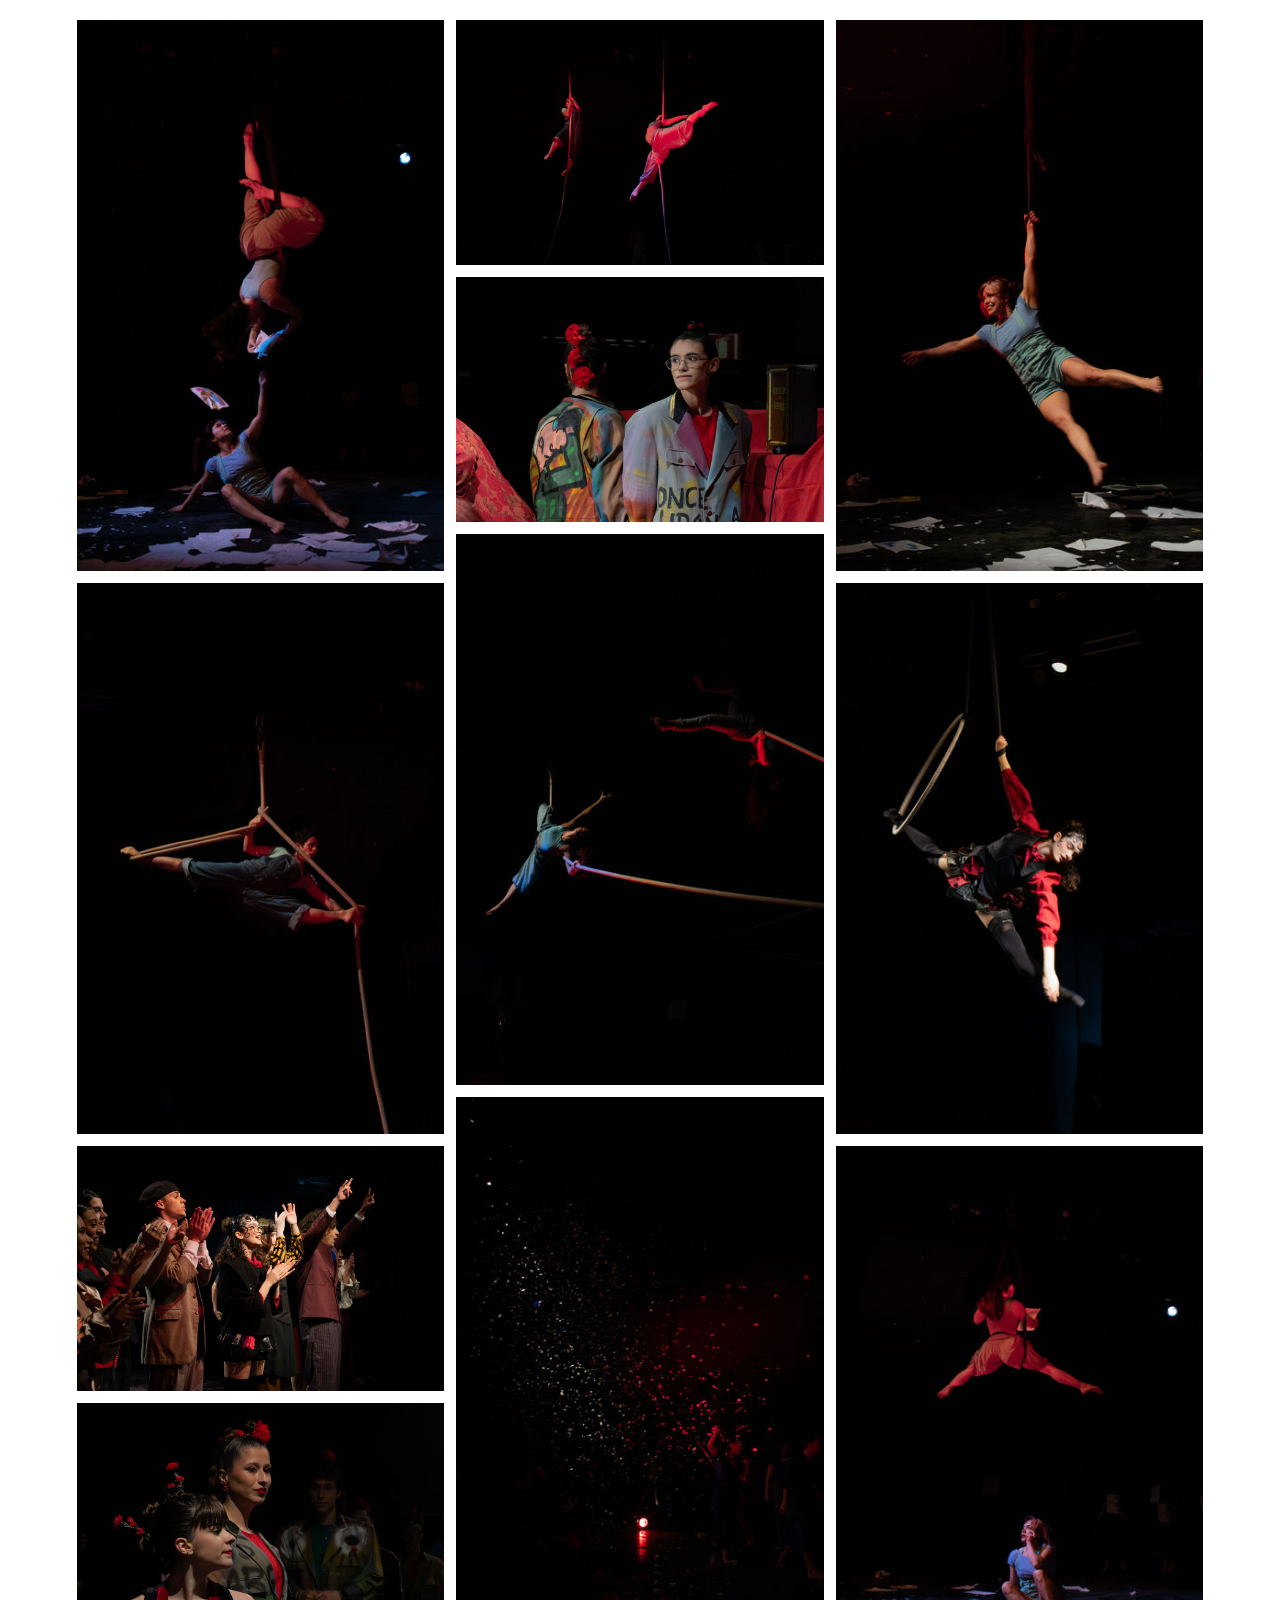
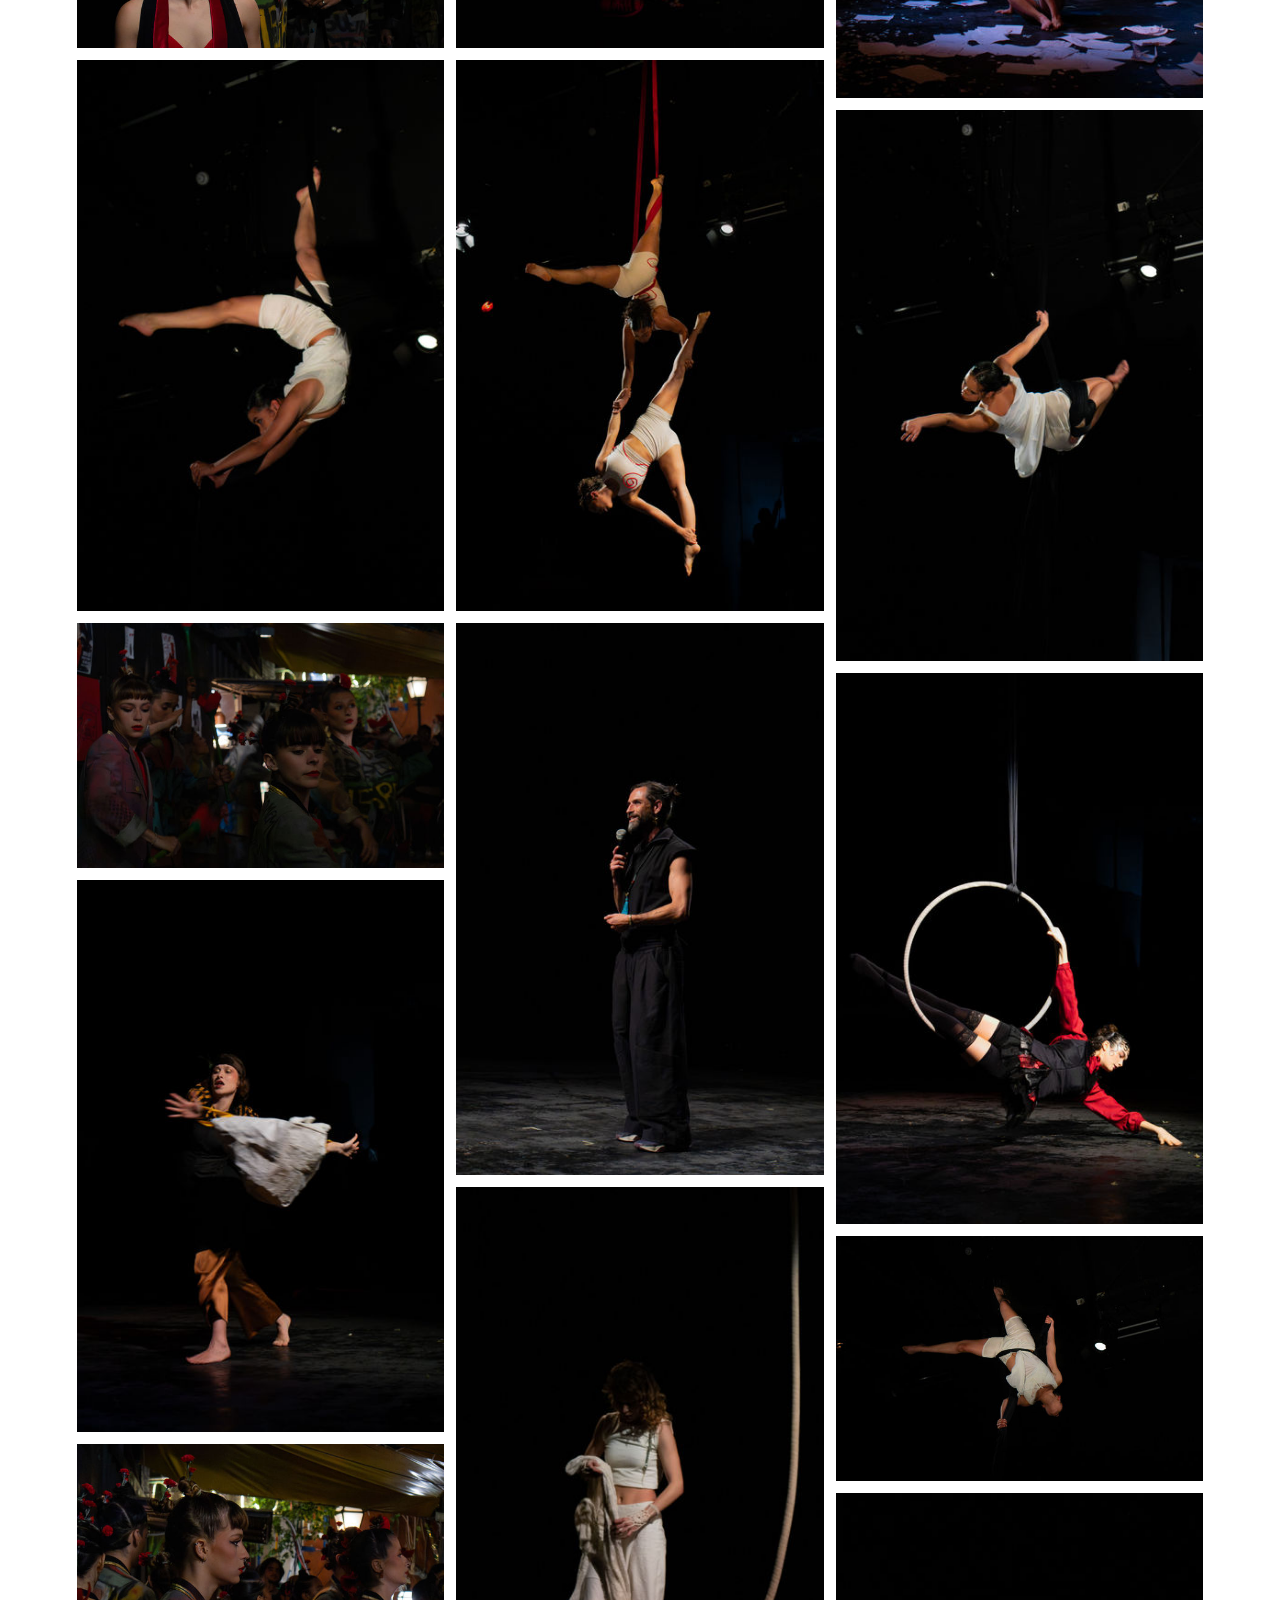
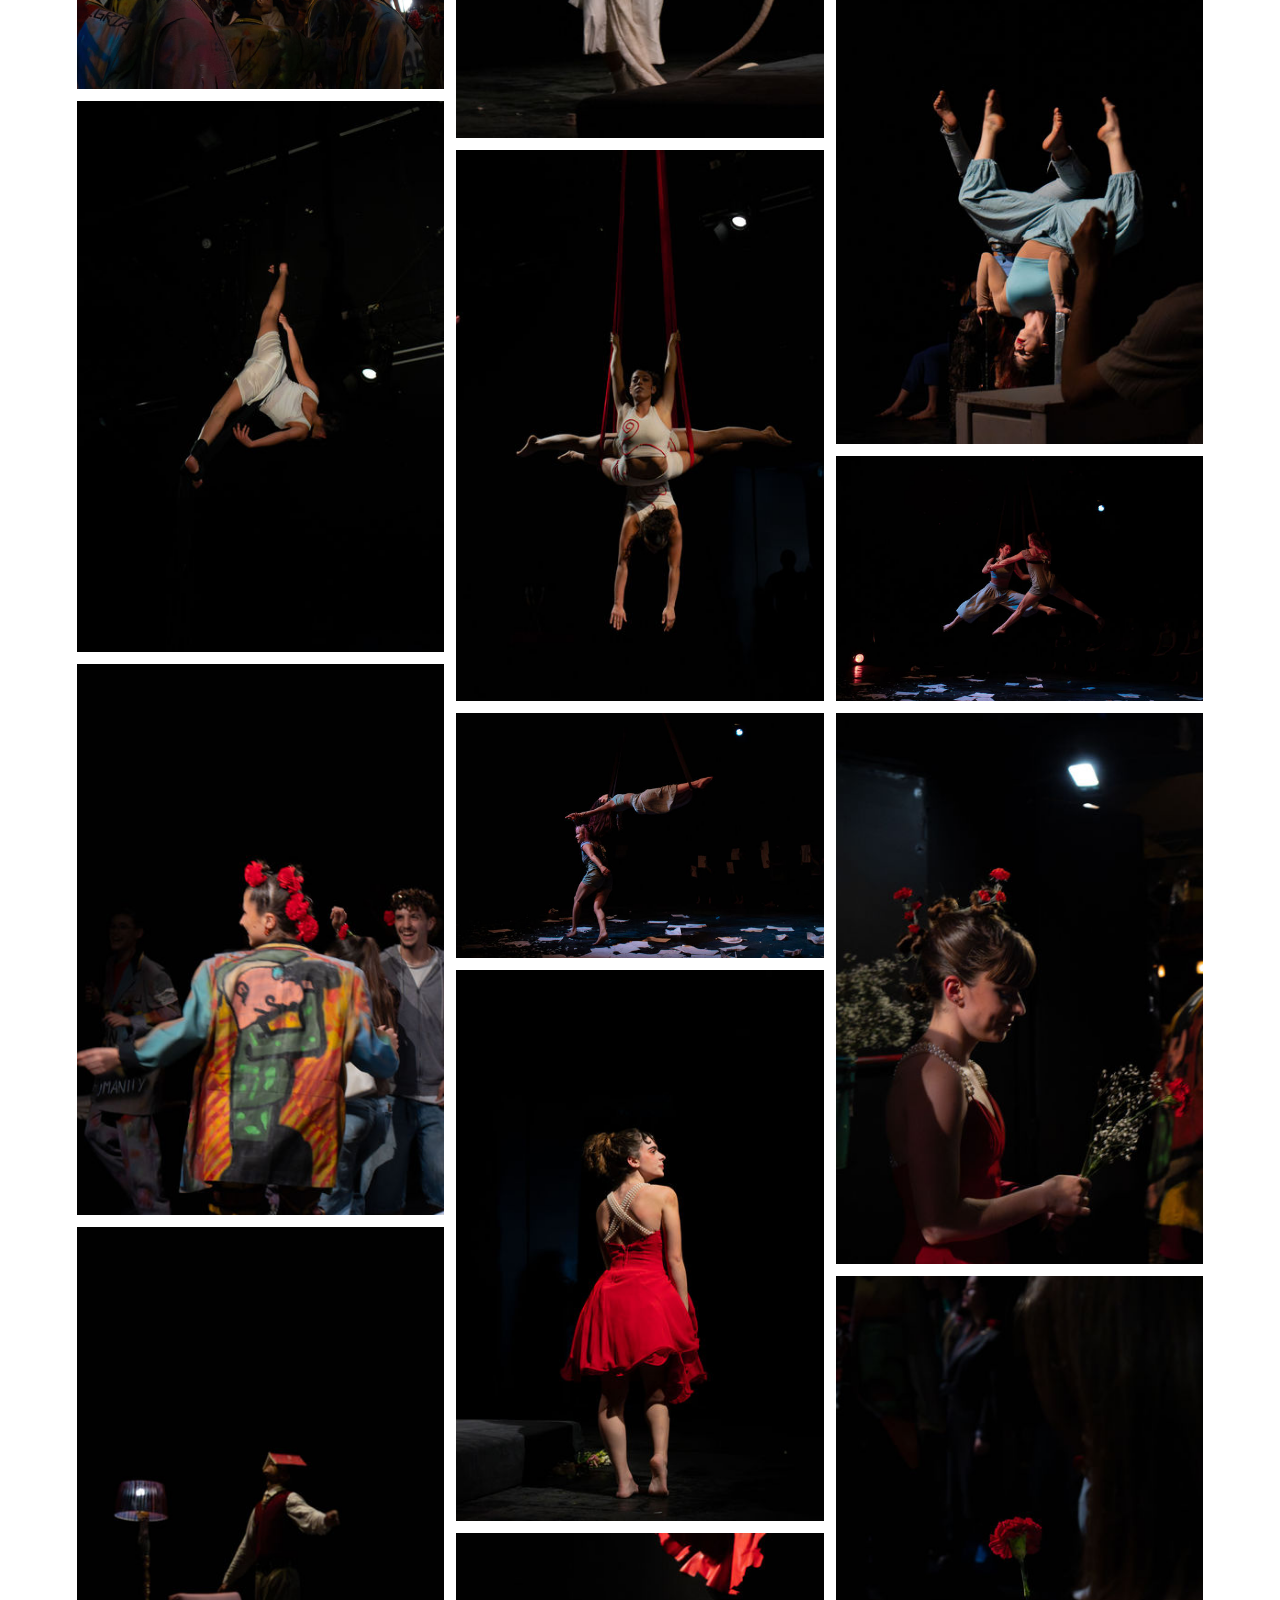
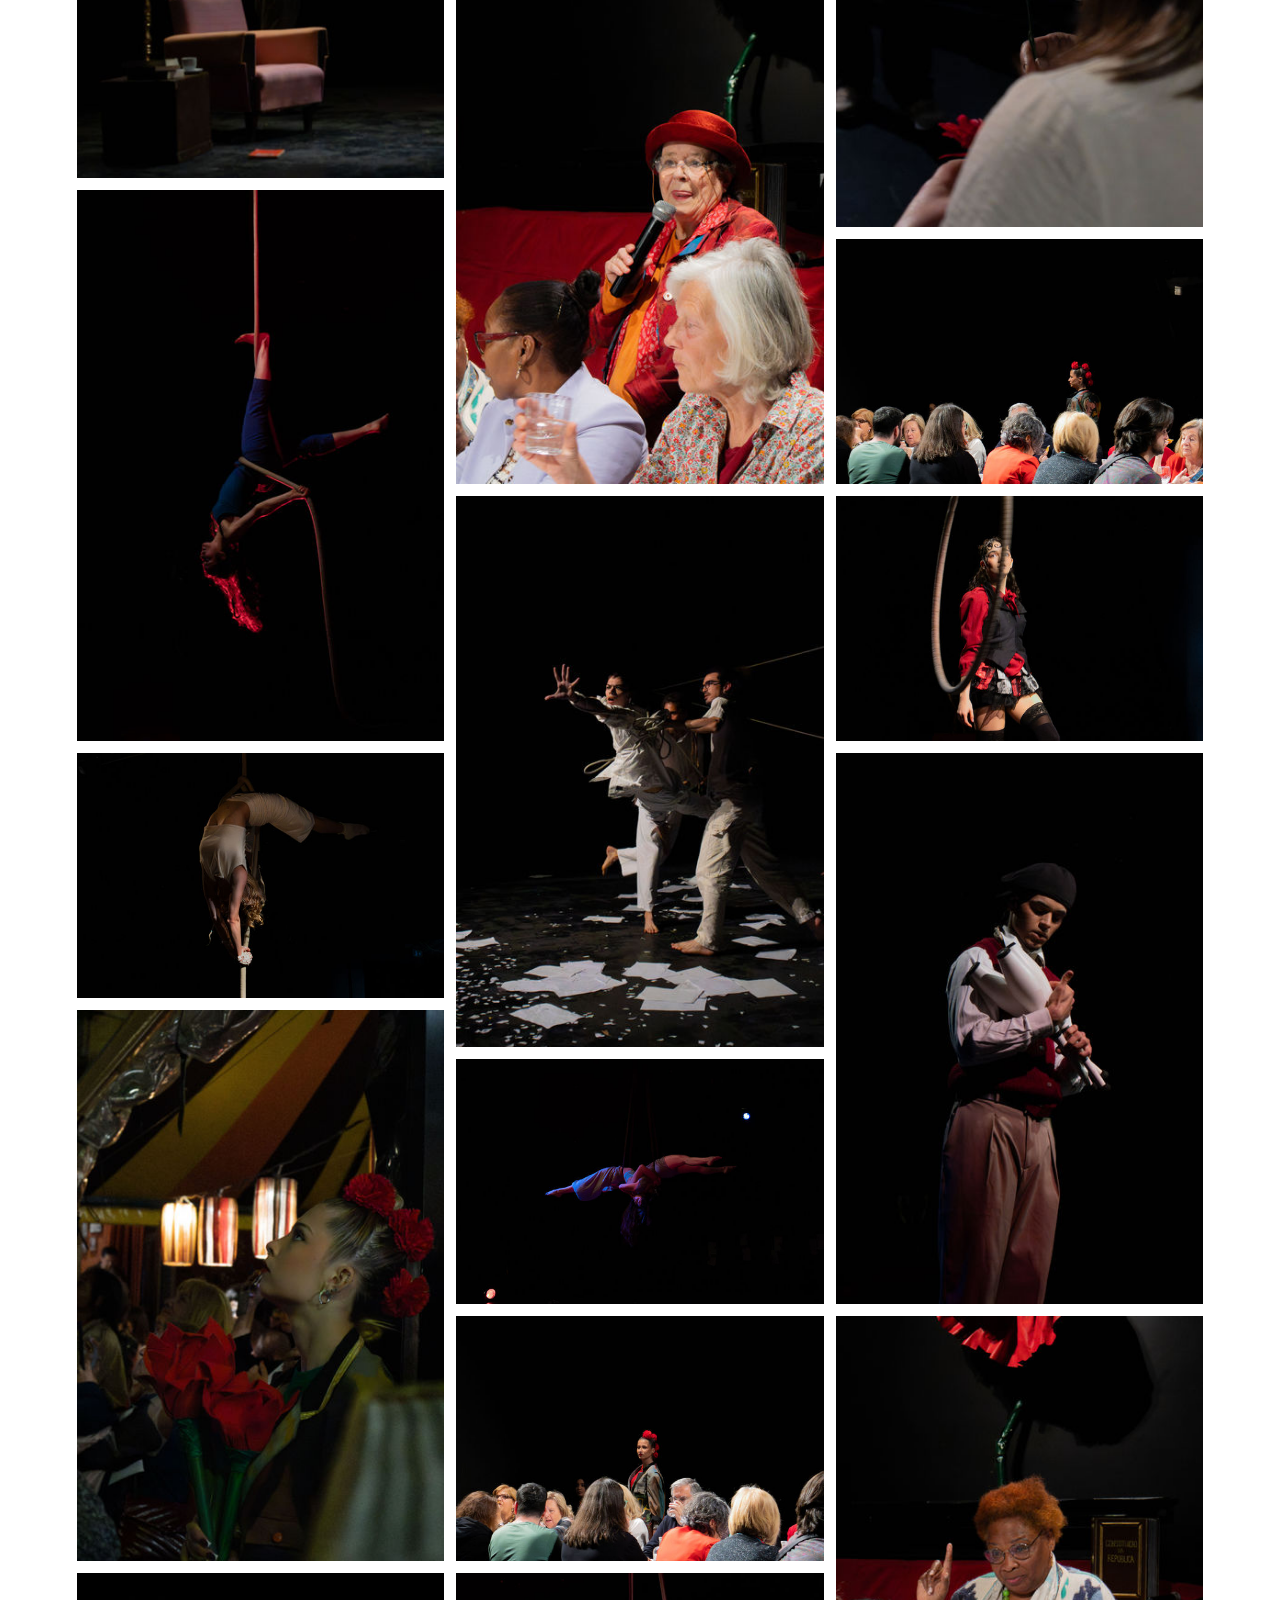
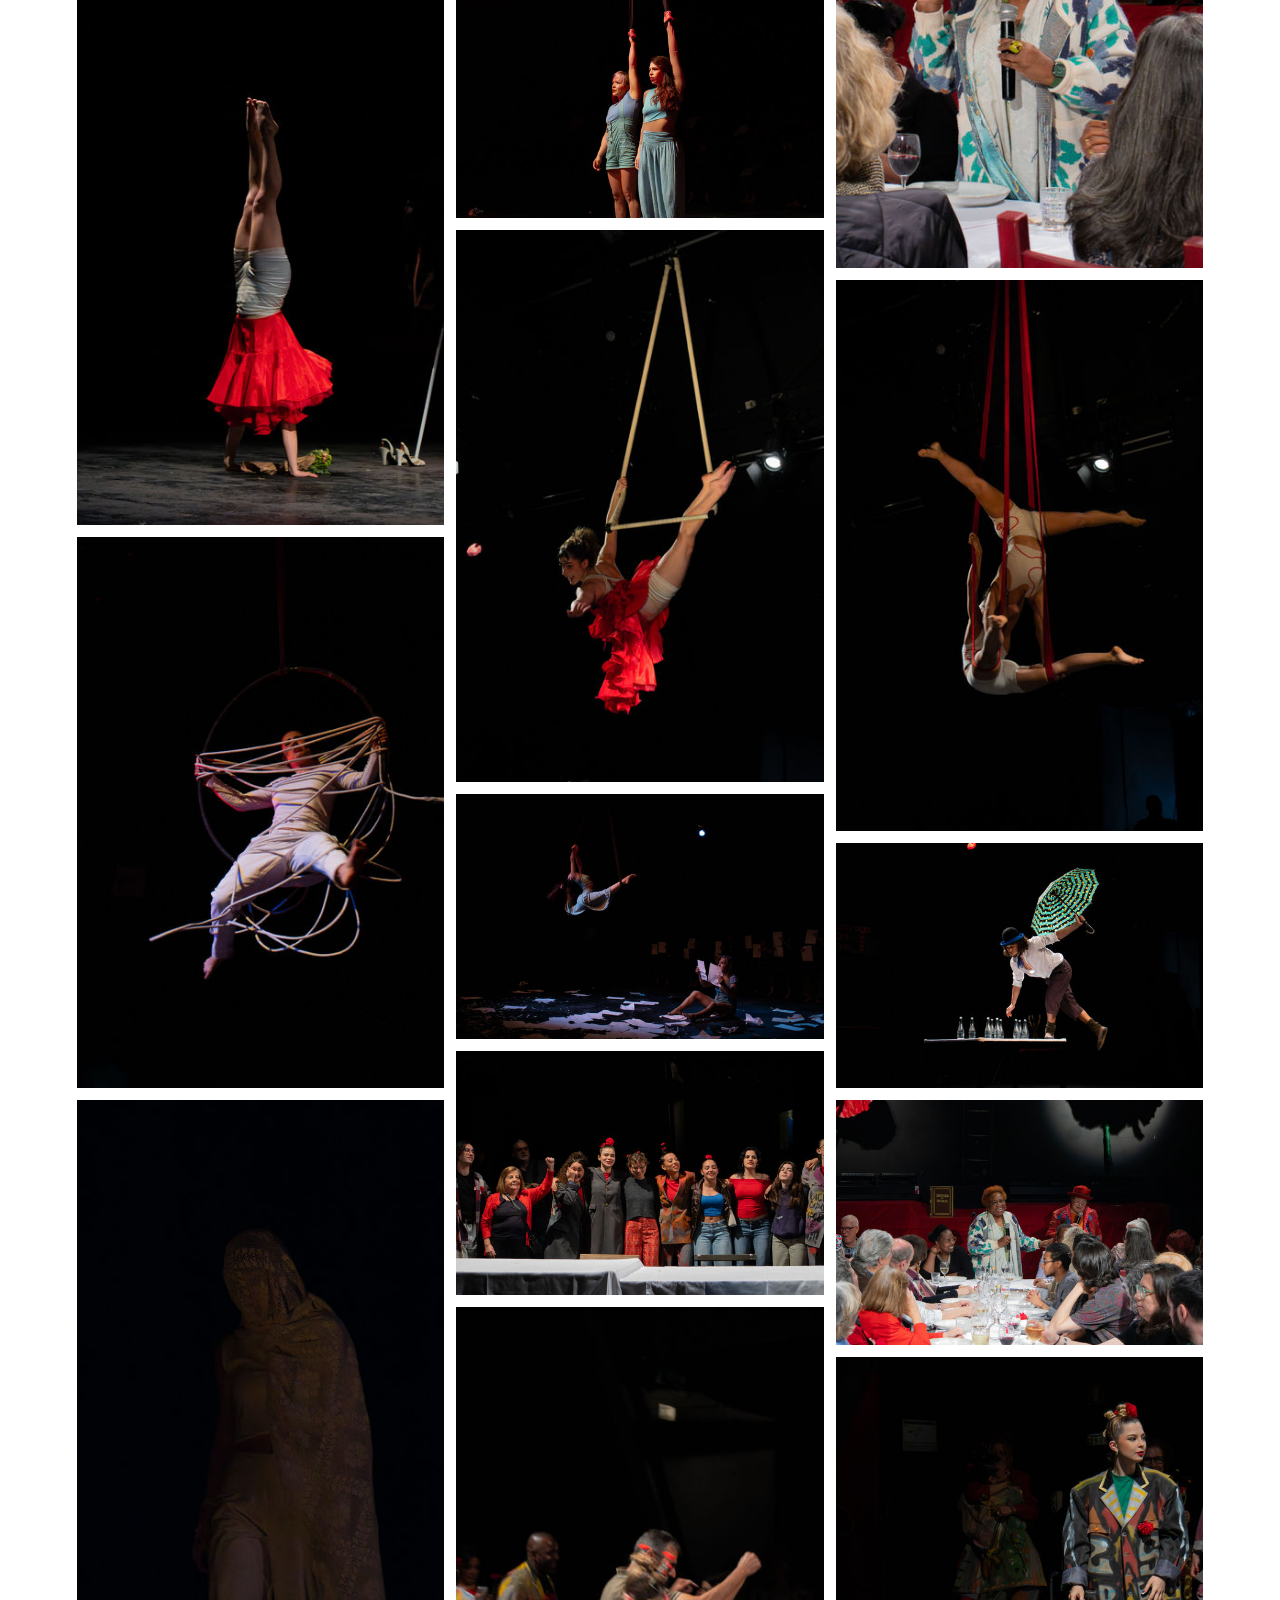
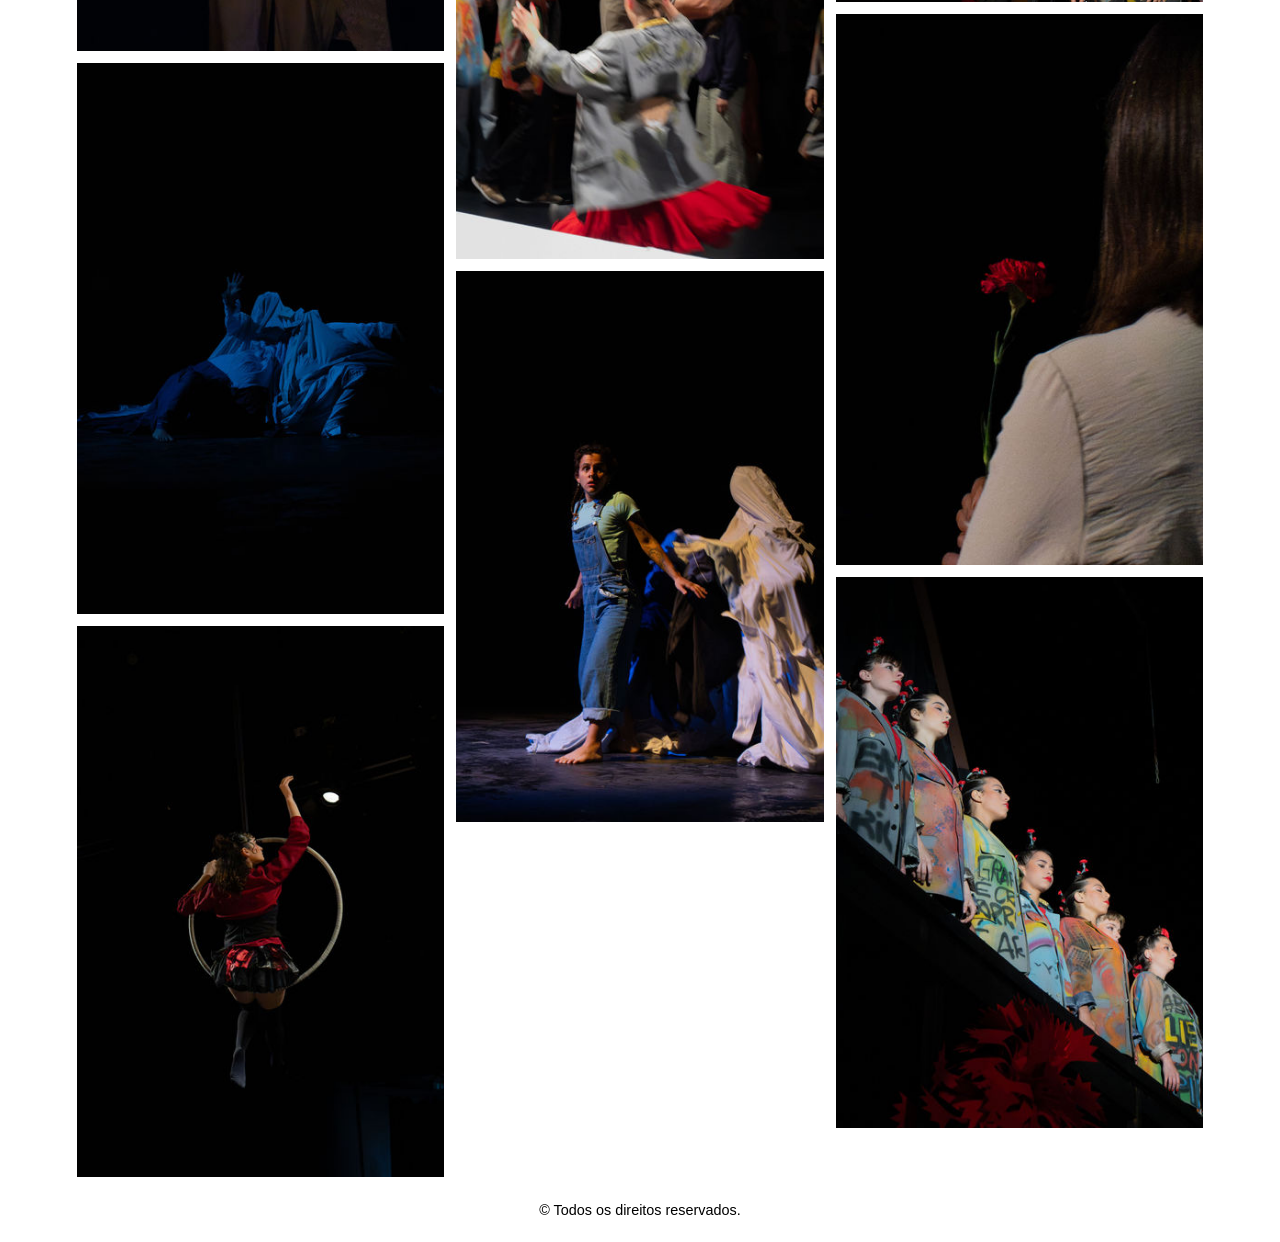
==== index.html @ 1ac80228 "upload v1" ====
<!DOCTYPE html>
<html lang="pt">
<head>
  <meta charset="UTF-8">
  <meta name="viewport" content="width=device-width, initial-scale=1.0">
  <title>Portfolio</title>
  <link rel="stylesheet" href="style.css">
</head>
<body>

<main>
  <div class="gallery" id="gallery"></div>
</main>

<!-- ── Viewer fullscreen ─────────────────────────────── -->
<div id="viewer" class="viewer" aria-hidden="true" role="dialog" aria-modal="true">

  <button class="viewer-close" id="viewerClose" aria-label="Fechar">&#10005;</button>

  <button class="viewer-nav viewer-prev" id="viewerPrev" aria-label="Imagem anterior">
    <svg width="24" height="24" viewBox="0 0 24 24" fill="none" stroke="currentColor" stroke-width="1.5" stroke-linecap="round" stroke-linejoin="round"><polyline points="15 18 9 12 15 6"/></svg>
  </button>

  <div id="viewerInner" class="viewer-inner">
    <img id="viewerImg" src="" alt="" draggable="false">
    <div class="viewer-meta">
      <span id="viewerTitle" class="viewer-title"></span>
      <span id="viewerCounter" class="viewer-counter"></span>
    </div>
  </div>

  <button class="viewer-nav viewer-next" id="viewerNext" aria-label="Próxima imagem">
    <svg width="24" height="24" viewBox="0 0 24 24" fill="none" stroke="currentColor" stroke-width="1.5" stroke-linecap="round" stroke-linejoin="round"><polyline points="9 18 15 12 9 6"/></svg>
  </button>

</div>

<footer>
  <p>&copy; Todos os direitos reservados.</p>
</footer>

<script src="script.js"></script>
</body>
</html>
---- style.css ----
* {
  box-sizing: border-box;
}

body {
  margin: 0;
  font-family: Arial, sans-serif;
  background-color: #fff;
  color: rgb(255, 255, 255);
}

main {
  width: 70%;
  margin: auto;
  padding-top: 30px;
}

/* quando entra no ecrã */
.item.show {
  opacity: 1;
  transform: translateY(0);
}

/* imagem */
.item img {
  width: 100%;
  display: block;
  transition: transform 0.4s ease;
}

footer {
  text-align: center;
  padding: 10px;
  color: rgb(0, 0, 0);
  font-size: 0.9rem;
}


.gallery {
  columns: 3;
  column-gap: 16px;
}

.item {
  break-inside: avoid;
  margin-bottom: 16px;
  position: relative;
  overflow: hidden;
  border-radius: 0px;
}

/* Imagem */
.item img {
  width: 100%;
  display: block;
  transition: transform 0.4s ease;
  cursor: pointer;
}

/* Hover */
.item:hover img {
  transform: scale(1.02);
}

/* Overlay opcional */
.overlay {
  position: absolute;
  bottom: 0;
  left: 0;
  right: 0;
  padding: 10px;
  background: linear-gradient(transparent, rgba(0,0,0,0.7));
  opacity: 0;
  transition: 0.3s;
  font-size: 0.9rem;
}

.item:hover .overlay {
  opacity: 1;
}


/* ── Responsivo ───────────────────────────────────────── */
@media (max-width: 1324px) {
  main { width: 88%; margin: auto; padding-top: 20px; }
  .gallery { column-count: 3; column-gap: 12px;}
  .item { margin-bottom: 12px; }
}

@media (max-width: 600px) {
  main { width: 95%; margin: auto; padding-top: 12px;}
  .gallery { column-count: 2; column-gap: 10px;}
  .item { margin-bottom: 10px; }
}


/* ══════════════════════════════════════════════════════════
   VIEWER FULLSCREEN
   ══════════════════════════════════════════════════════════ */

.viewer {
  position: fixed;
  inset: 0;
  background: rgba(255, 255, 255, 0.7);

  backdrop-filter: blur(10px);
  -webkit-backdrop-filter: blur(2px);
  
  display: flex;
  align-items: center;
  justify-content: center;
  z-index: 9999;

  /* Estado inicial: invisível e não interactivo */
  opacity: 0;
  pointer-events: none;
  transition: opacity 0.3s ease;
}

.viewer.active {
  opacity: 1;
  pointer-events: all;
}

/* Área central que contém imagem + meta */
.viewer-inner {
  display: flex;
  flex-direction: column;
  align-items: center;
  /* width explícita para o max-width do img funcionar */
  width: calc(100vw - 120px);
  max-height: 100vh;
  padding: 60px 0 40px;
}

/* Imagem principal */
#viewerImg {
  /* Dimensões absolutas, sem depender do pai */
  max-width: calc(100vw - 120px);
  max-height: calc(100vh - 110px);
  width: auto;
  height: auto;
  object-fit: contain;
  display: block;
  user-select: none;
  -webkit-user-drag: none;

  /* Transição de fade na navegação */
  opacity: 1;
  transition: opacity 0.2s ease;
}

#viewerImg.fade-out {
  opacity: 0;
}

/* Rodapé: título + contador */
.viewer-meta {
  display: flex;
  align-items: center;
  justify-content: space-between;
  width: 100%;
  margin-top: 14px;
  gap: 16px;
}

.viewer-title {
  color: rgba(0, 0, 0, 0.8);
  font-size: 1rem;
  letter-spacing: 0.08em;
  text-transform: uppercase;
  white-space: nowrap;
  overflow: hidden;
  text-overflow: ellipsis;
}

.viewer-counter {
  color: rgba(0, 0, 0, 0.8);
  font-size: 1rem;
  letter-spacing: 0.06em;
  white-space: nowrap;
  flex-shrink: 0;
}

/* ── Botão fechar ──────────────────────────────────────── */
.viewer-close {
  position: absolute;
  top: 18px;
  right: 22px;
  background: none;
  border: none;
  color: rgba(0, 0, 0, 0.8);
  font-size: 1.3rem;
  line-height: 1;
  cursor: pointer;
  padding: 10px;
  z-index: 10000;
  transition: color 0.2s ease;
  display: flex;
  align-items: center;
  justify-content: center;
}

.viewer-close:hover  { color: #fff; }
.viewer-close:focus  { outline: none; }

/* ── Setas de navegação ────────────────────────────────── */
.viewer-nav {
  position: absolute;
  top: 50%;
  transform: translateY(-50%);
  background: none;
  border: none;
  color: rgba(0, 0, 0, 0.8);
  cursor: pointer;
  padding: 20px 16px;
  z-index: 10000;
  transition: color 0.2s ease;
  display: flex;
  align-items: center;
  justify-content: center;
  /* Área de toque generosa no mobile */
  min-width: 52px;
  min-height: 80px;
}

.viewer-nav:hover { color: rgba(0, 0, 0, 0.5); }
.viewer-nav:focus { outline: none; }

.viewer-prev { left: 0; }
.viewer-next { right: 0; }

/* ── Responsivo mobile ─────────────────────────────────── */
@media (max-width: 600px) {
  .viewer-inner {
    max-width: 100vw;
    padding: 52px 16px 36px;
  }

  #viewerImg {
    max-height: calc(100vh - 100px);
  }

  .viewer-nav {
    /* No mobile as setas ficam em baixo, lado a lado */
    position: fixed;
    top: auto;
    bottom: 0;
    transform: none;
    padding: 16px 24px;
    min-height: 56px;

  }

  .viewer-prev {
    left: 0;
    right: 50%;
    justify-content: flex-start;
  }

  .viewer-next {
    right: 0;
    left: 50%;
    justify-content: flex-end;
  }

  .viewer-meta {
    padding: 0 4px;
    margin-top: 10px;
  }

  .viewer-title { font-size: 0.72rem; }
  .viewer-counter { font-size: 0.70rem; }
}
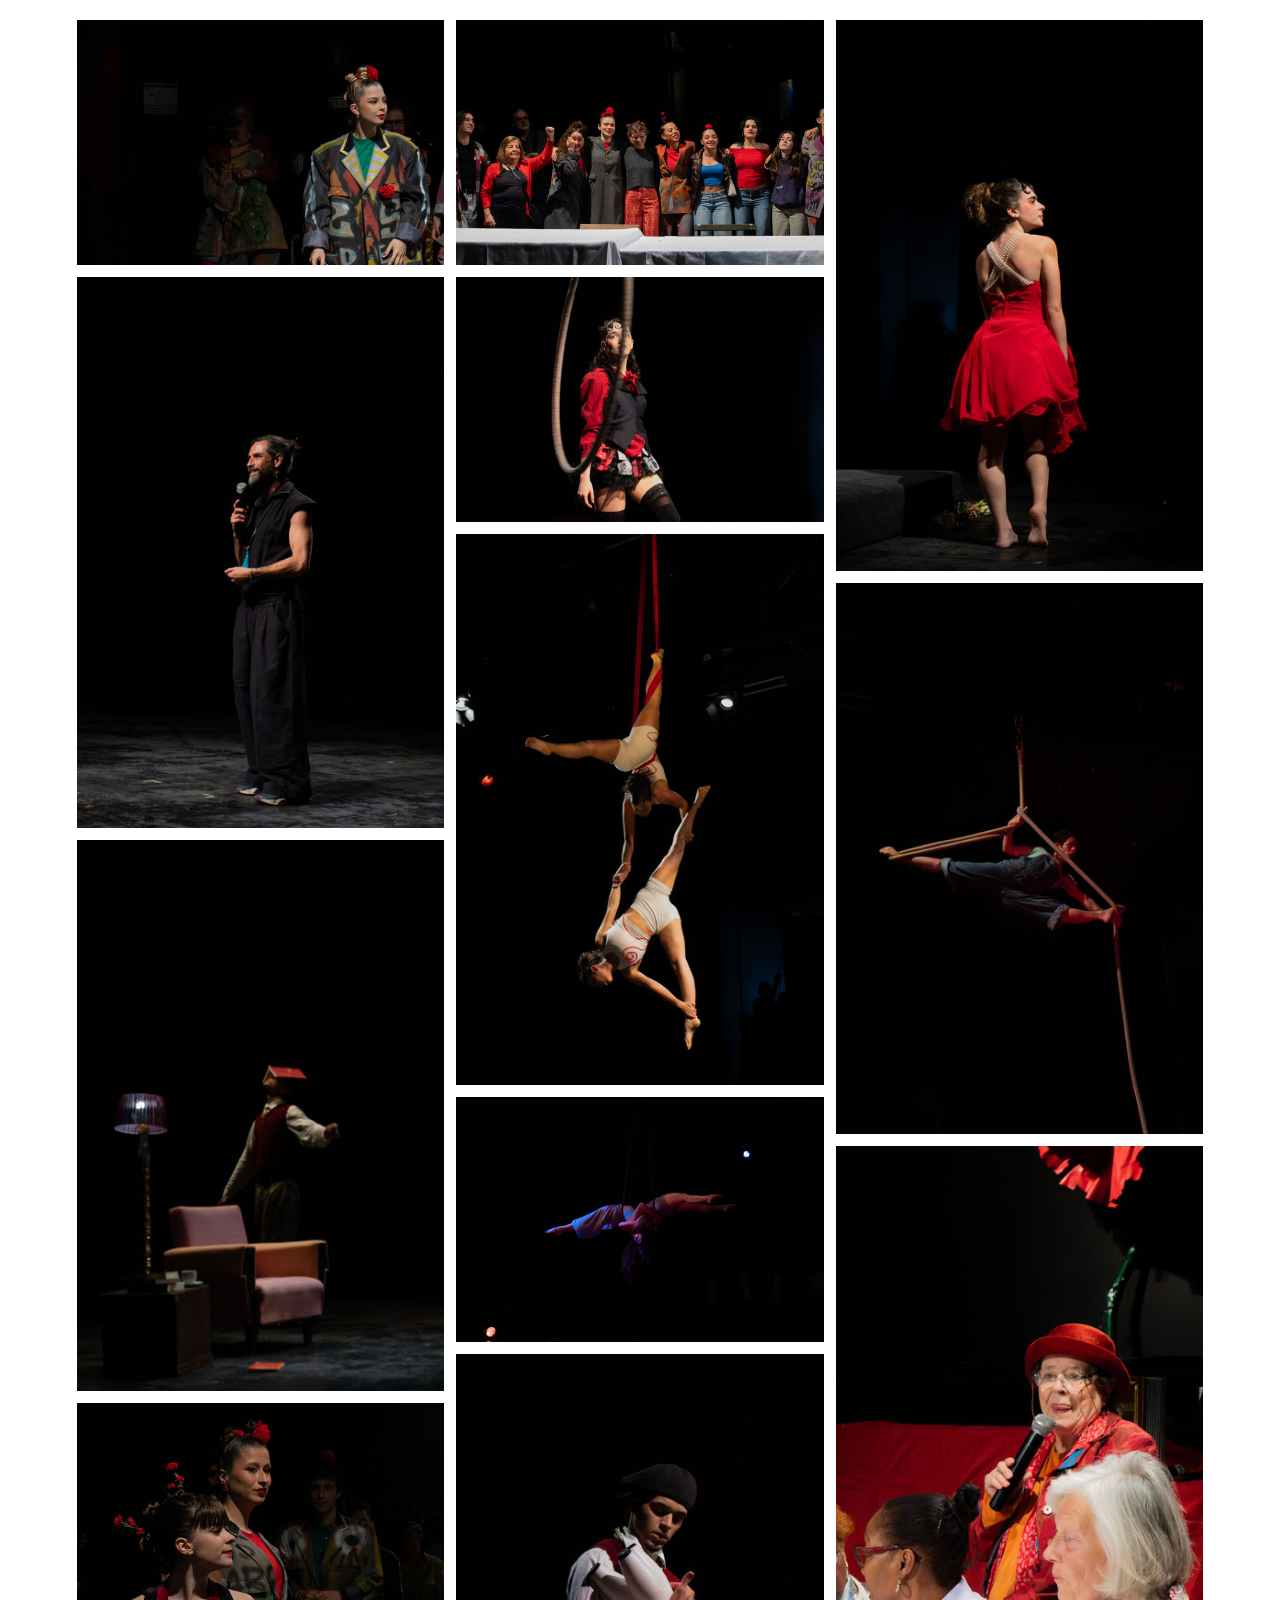
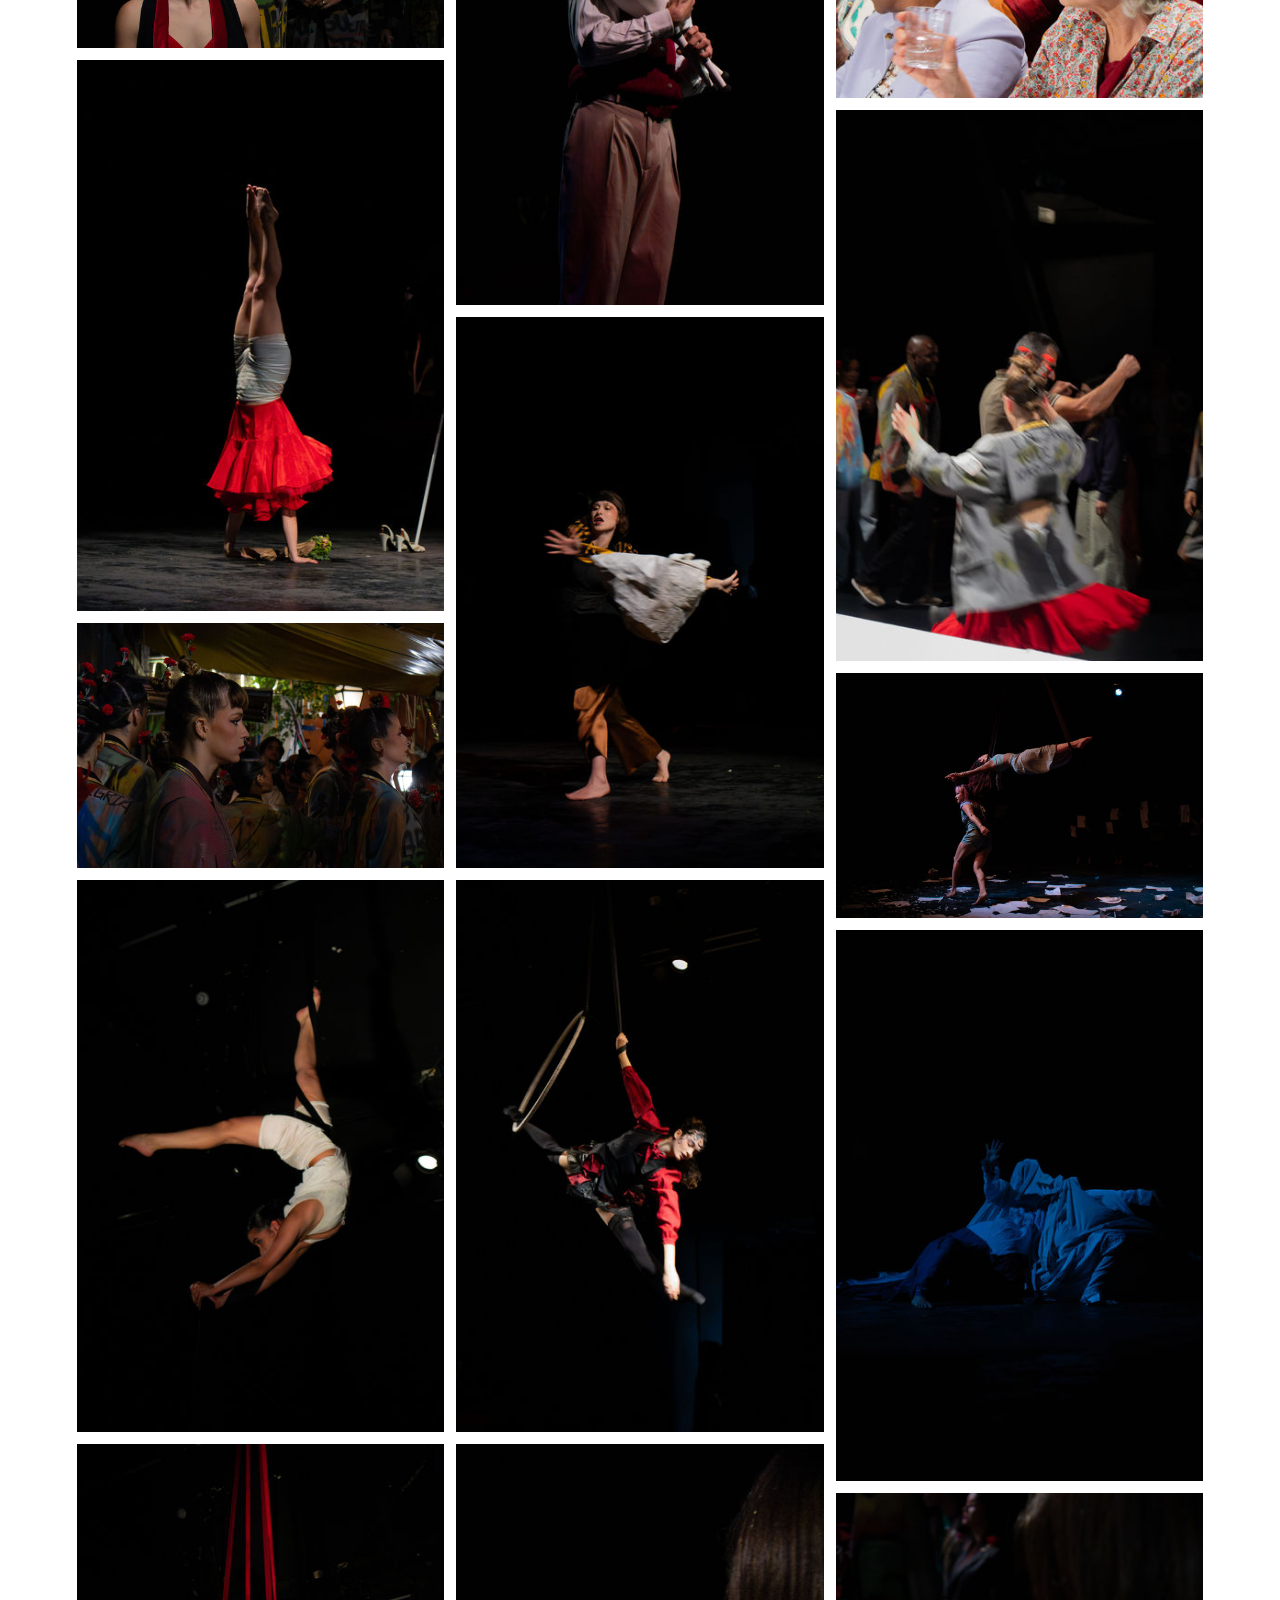
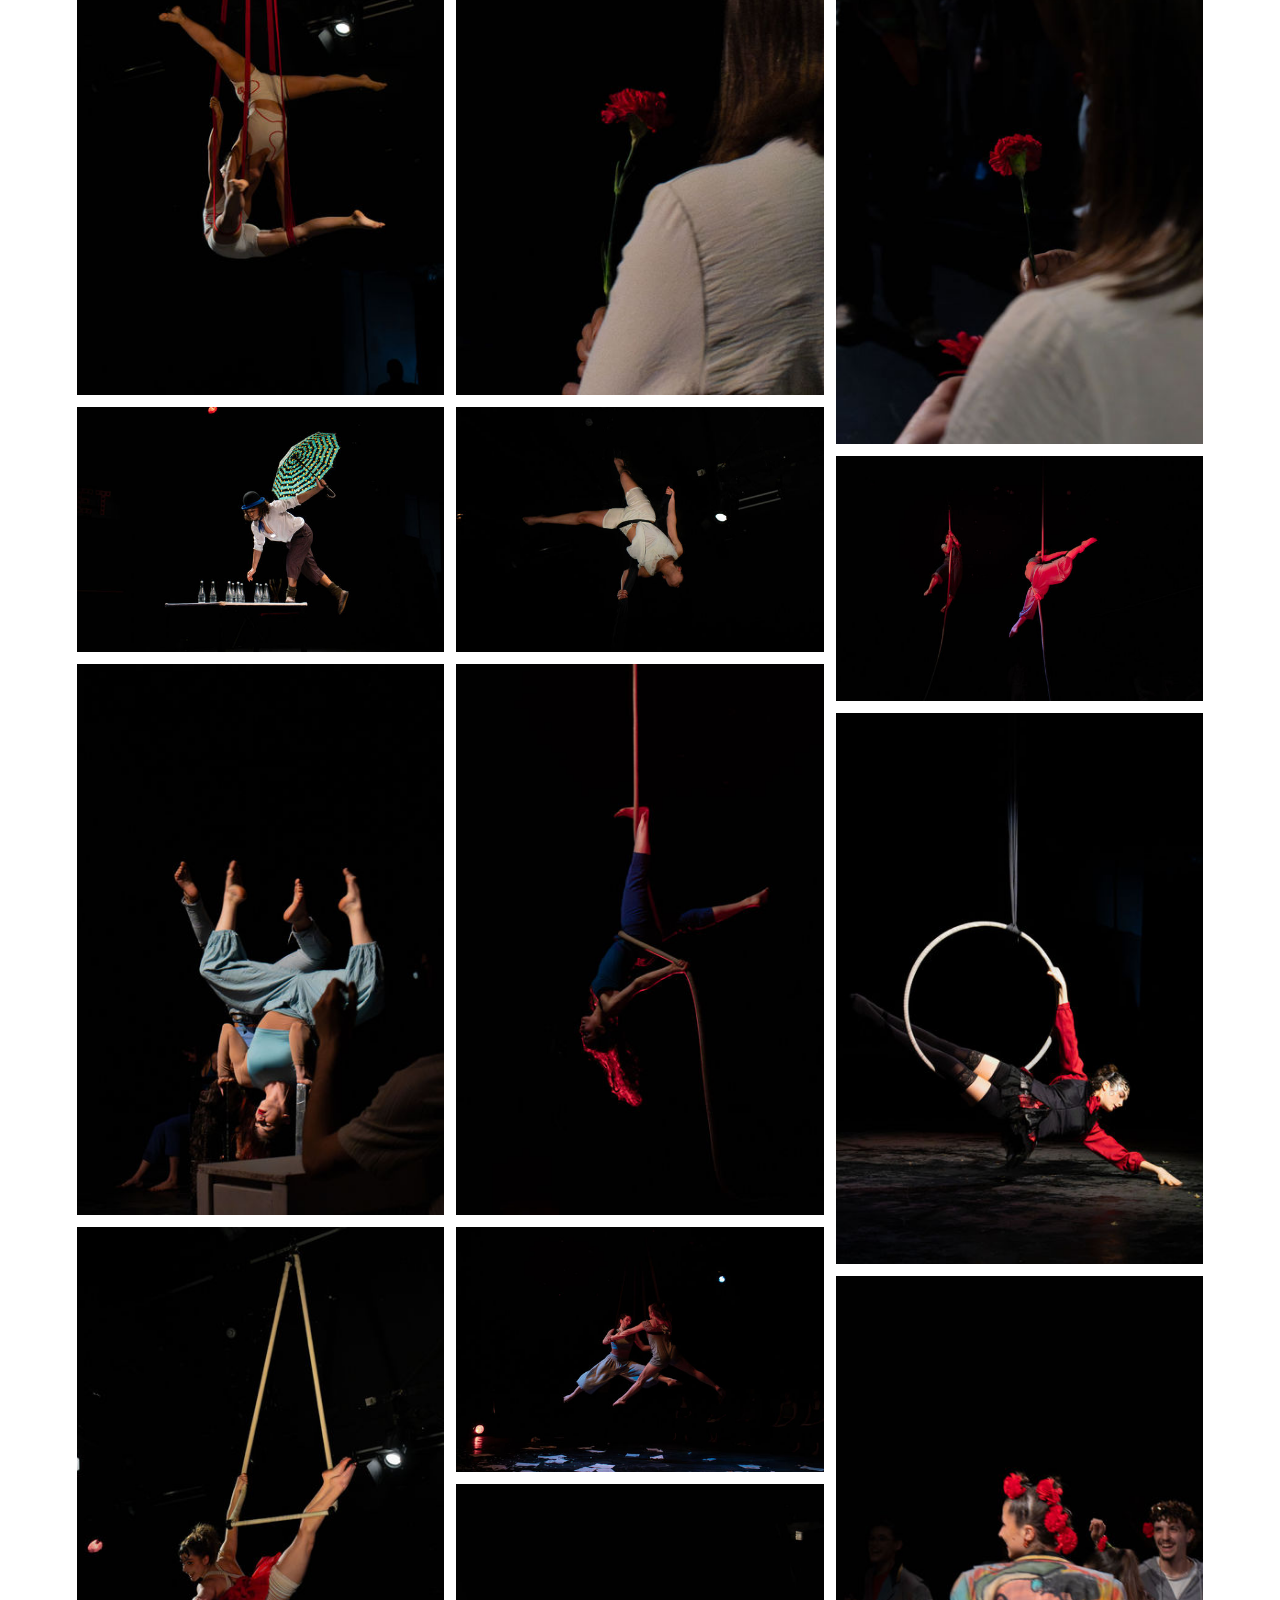
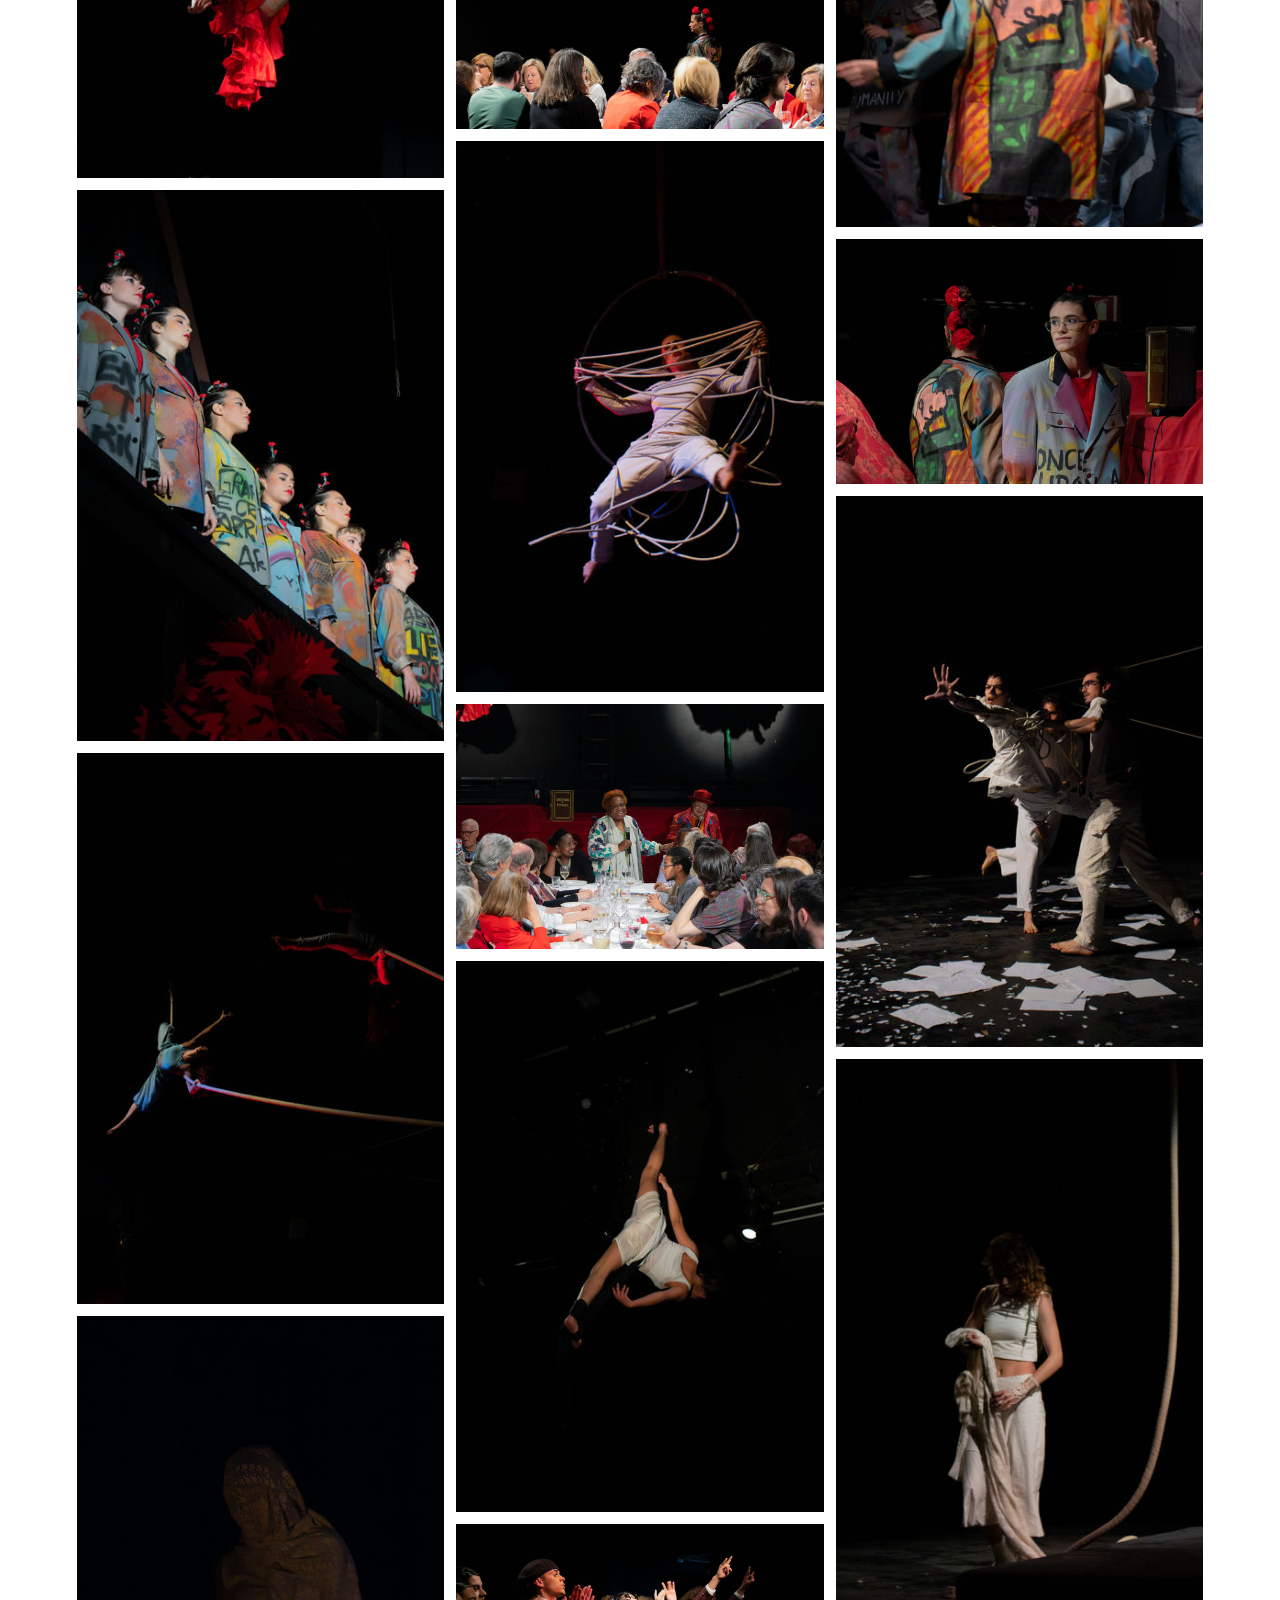
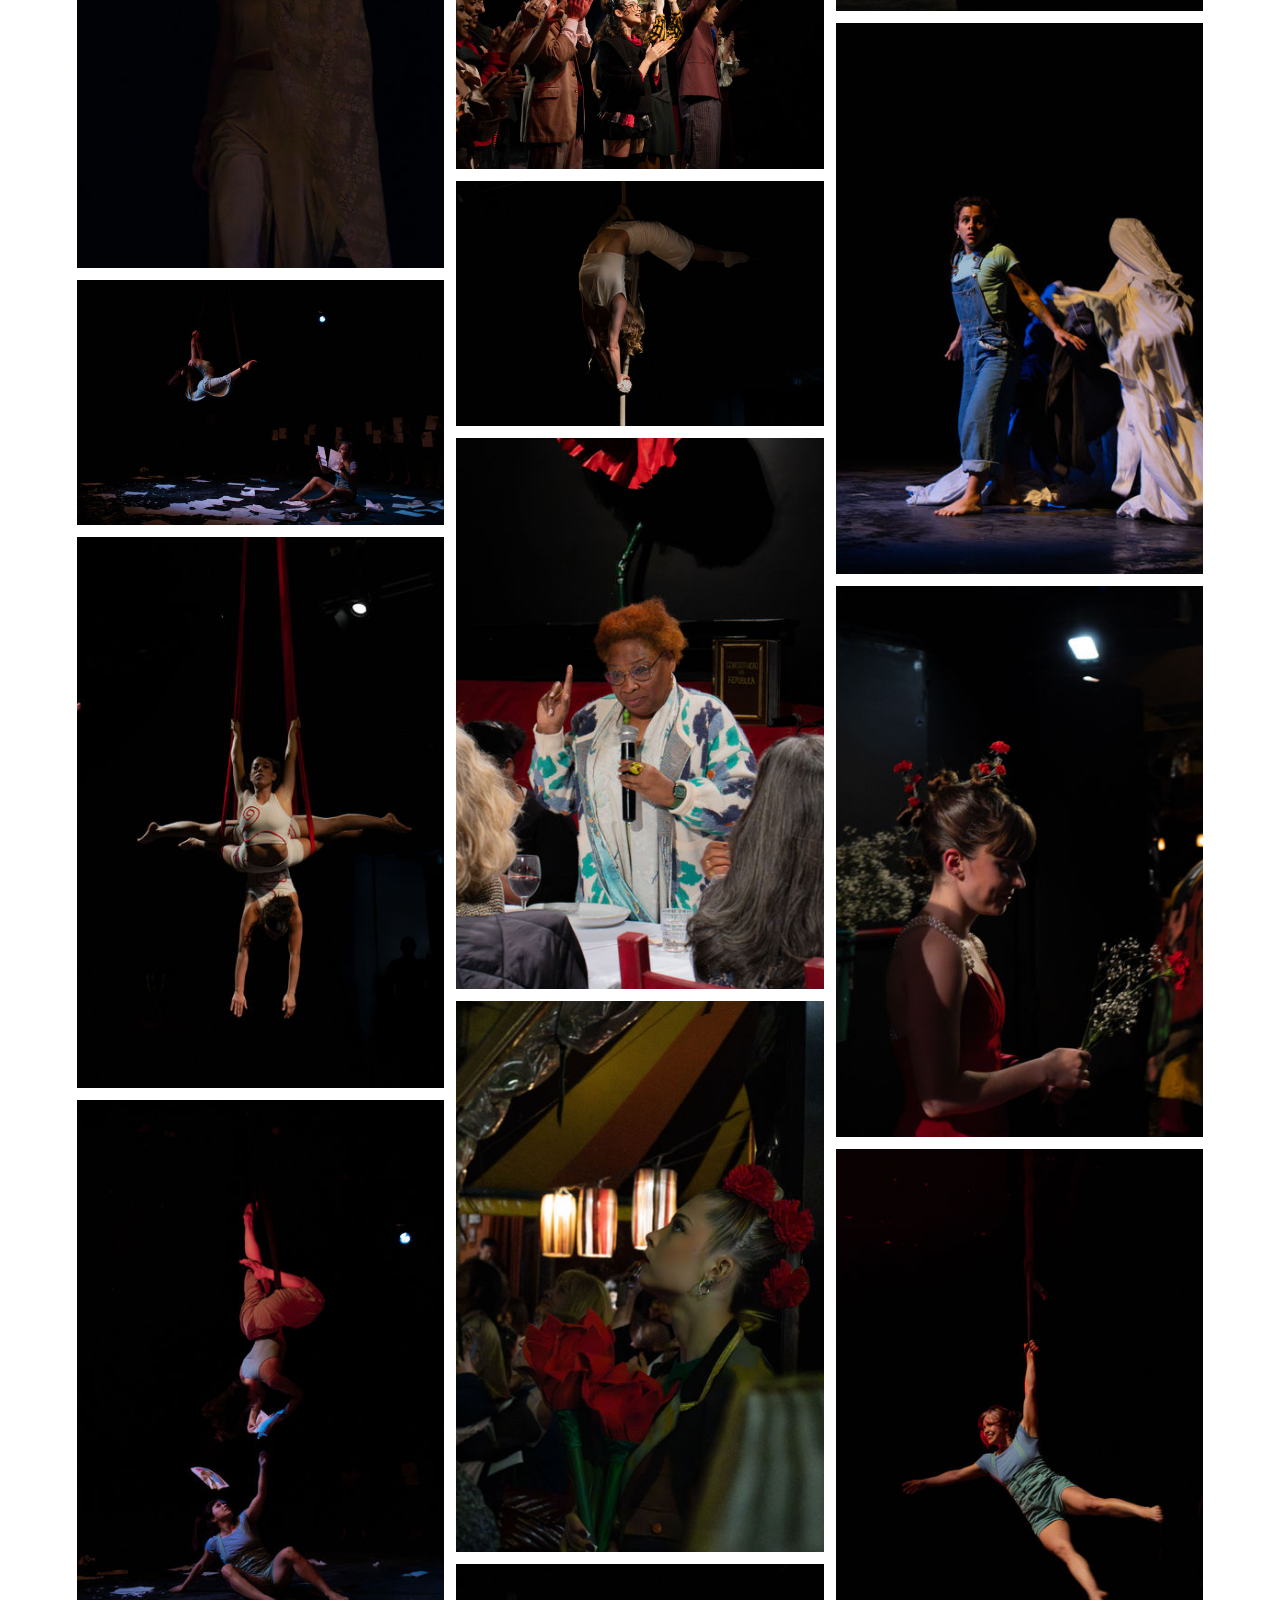
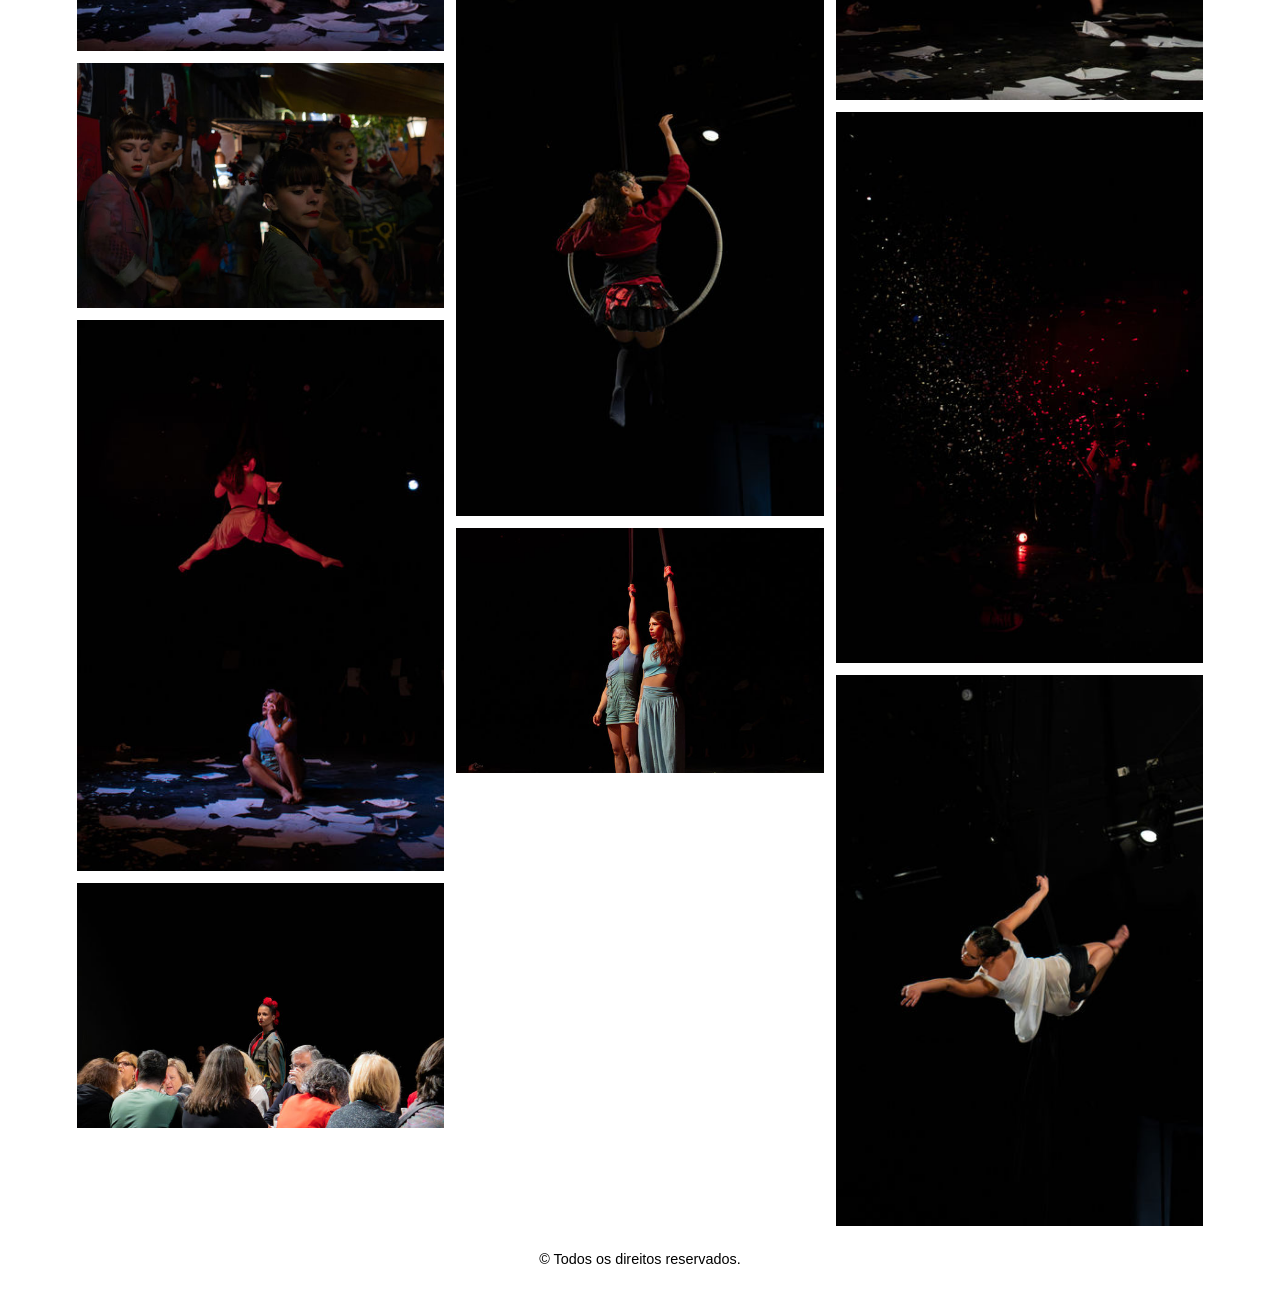
==== commit 03796854: "Enhance image viewer with slide images Added image elements for previous, current, and next images i" ====
--- a/index.html
+++ b/index.html
@@ -22,11 +22,18 @@
   </button>
 
   <div id="viewerInner" class="viewer-inner">
-    <img id="viewerImg" src="" alt="" draggable="false">
+    
+    <div class="viewer-track" id="viewerTrack">
+      <img class="viewer-slide" id="prevImg" src="" draggable="false">
+      <img class="viewer-slide" id="currentImg" src="" draggable="false">
+      <img class="viewer-slide" id="nextImg" src="" draggable="false">
+    </div>
+    
     <div class="viewer-meta">
       <span id="viewerTitle" class="viewer-title"></span>
       <span id="viewerCounter" class="viewer-counter"></span>
     </div>
+    
   </div>
 
   <button class="viewer-nav viewer-next" id="viewerNext" aria-label="Próxima imagem">
@@ -41,4 +48,4 @@
 
 <script src="script.js"></script>
 </body>
-</html>+</html>
--- a/style.css
+++ b/style.css
@@ -150,7 +150,21 @@
   transition: opacity 0.2s ease;
 }
 
-#viewerImg.fade-out {
+#viewerImg {
+  transition:
+    transform 0.32s ease,
+    opacity 0.32s ease;
+}
+
+/* sair para esquerda */
+.viewer-slide-left {
+  transform: translateX(-80px);
+  opacity: 0;
+}
+
+/* sair para direita */
+.viewer-slide-right {
+  transform: translateX(80px);
   opacity: 0;
 }
 
@@ -234,11 +248,12 @@
 @media (max-width: 600px) {
   .viewer-inner {
     max-width: 100vw;
-    padding: 52px 16px 36px;
+    padding: 52px 12px 36px;
   }
 
   #viewerImg {
     max-height: calc(100vh - 100px);
+    max-width: calc(100vw - 40px);
   }
 
   .viewer-nav {
@@ -271,4 +286,4 @@
 
   .viewer-title { font-size: 0.72rem; }
   .viewer-counter { font-size: 0.70rem; }
-}+}
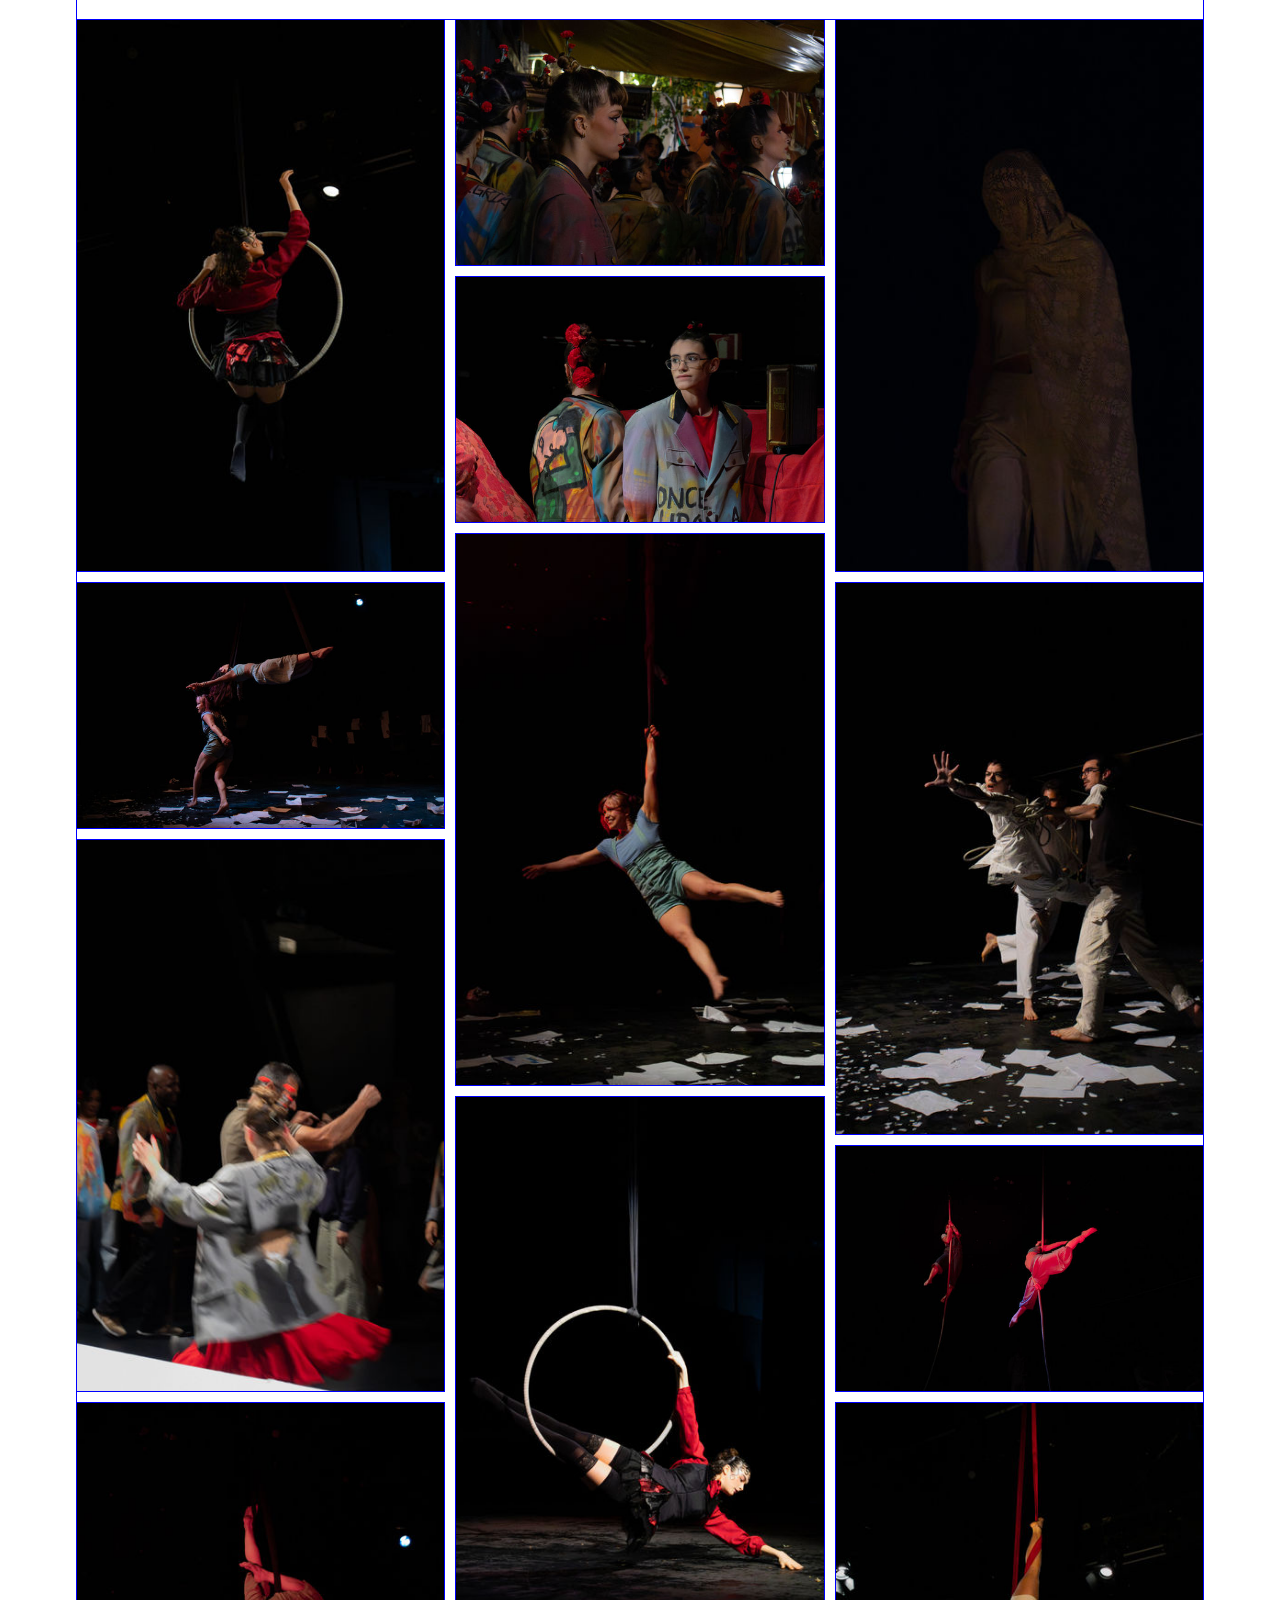
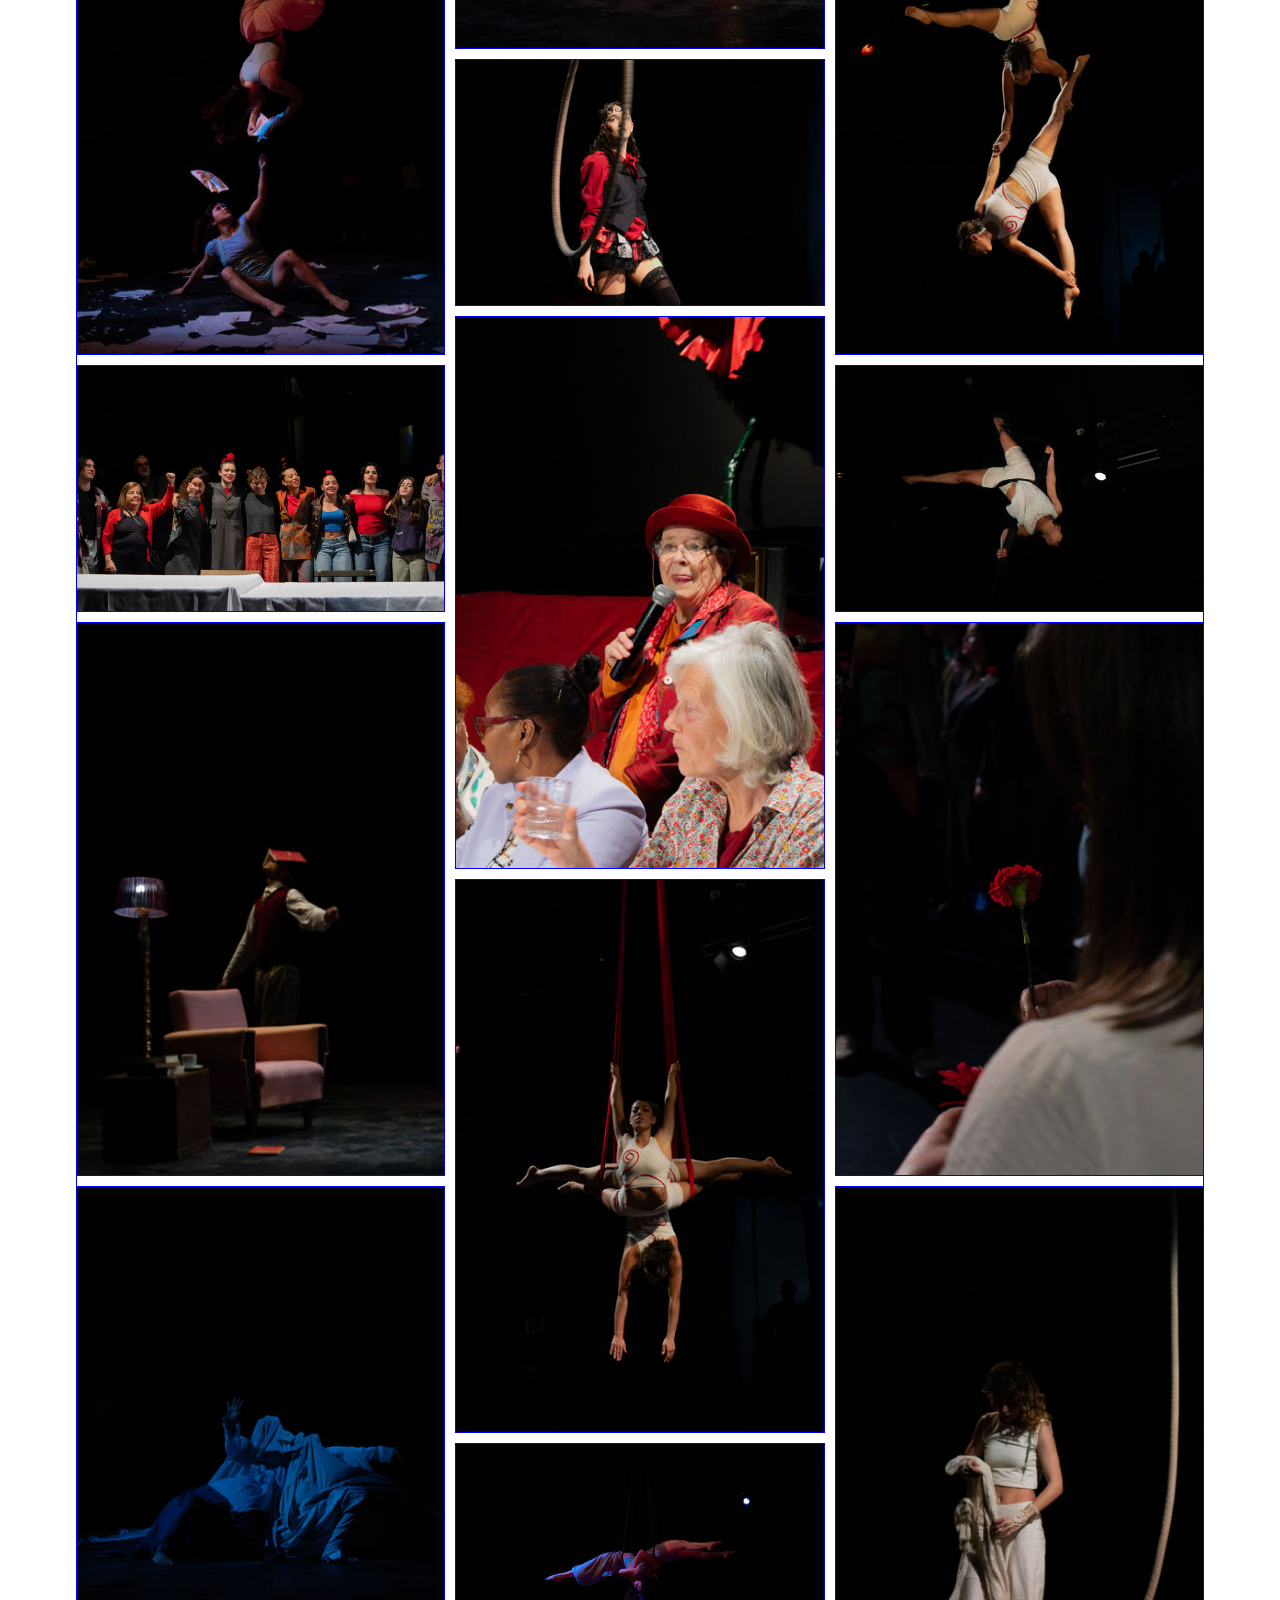
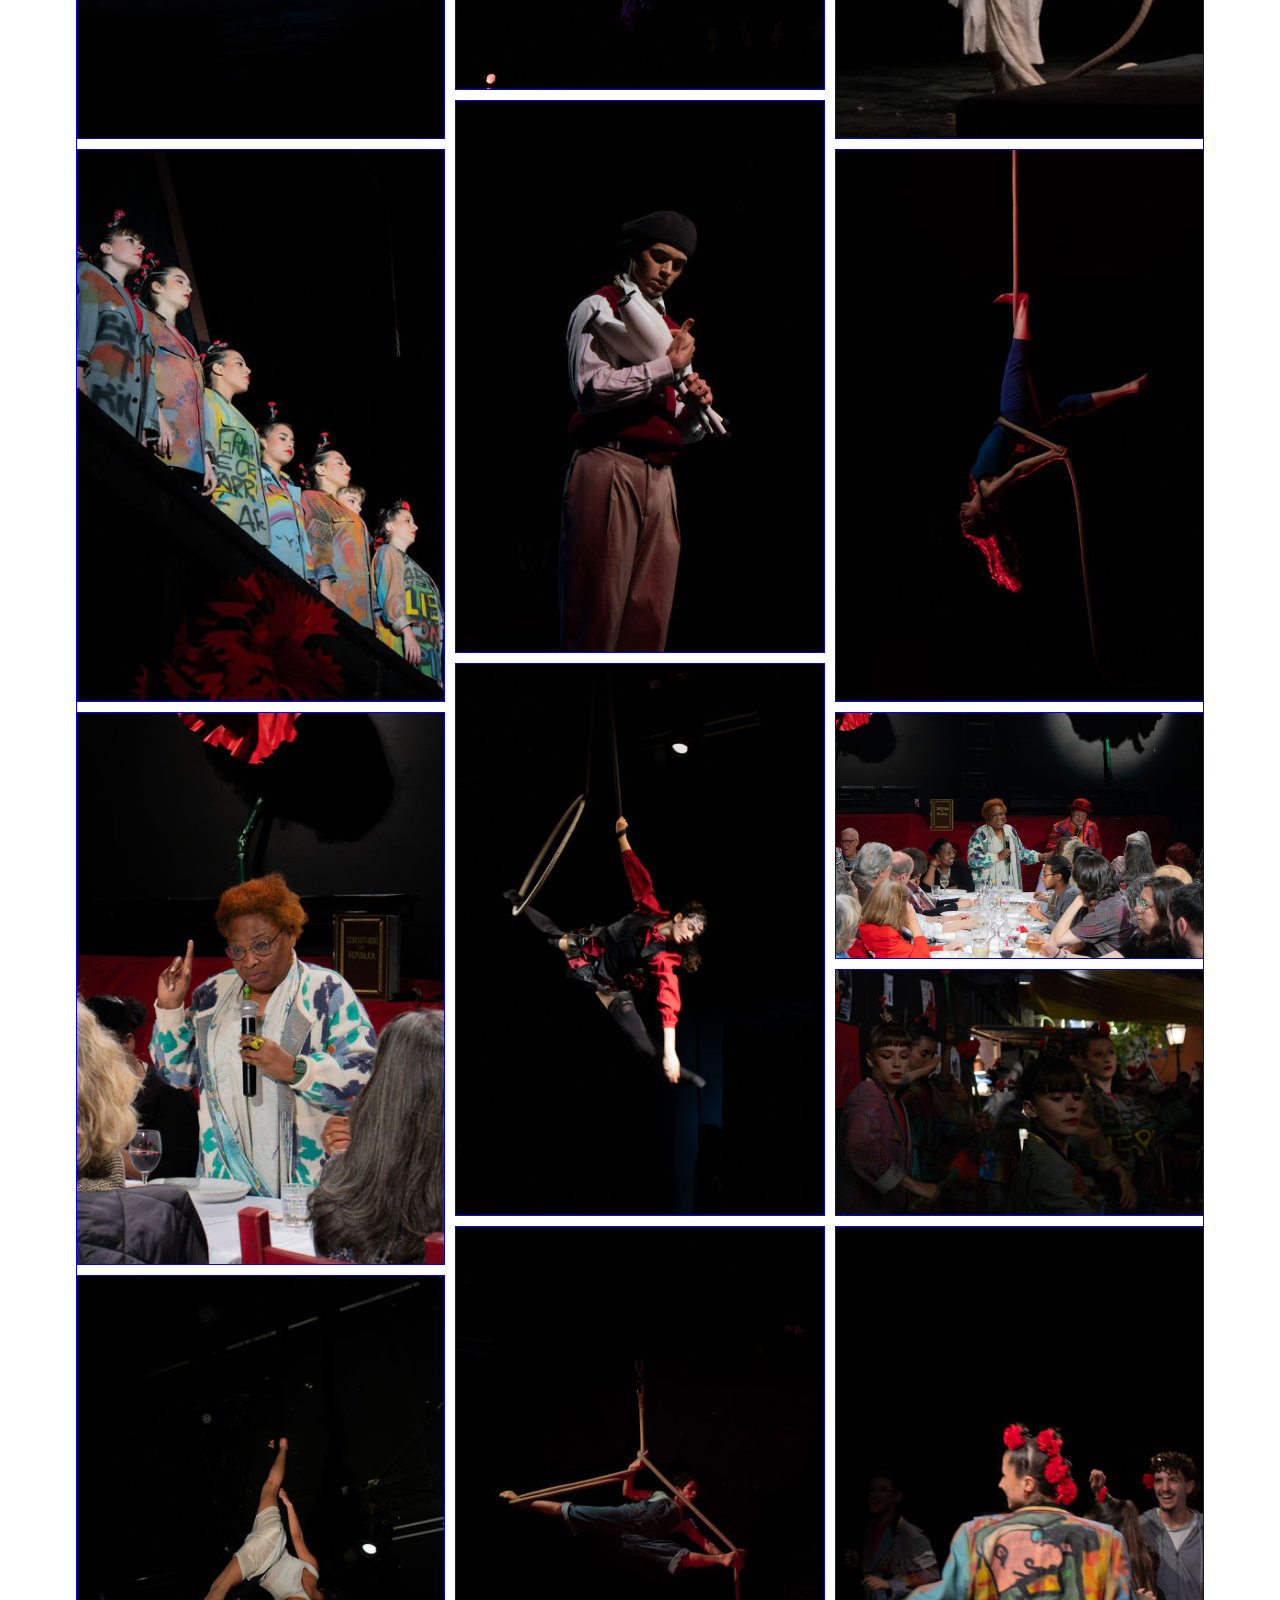
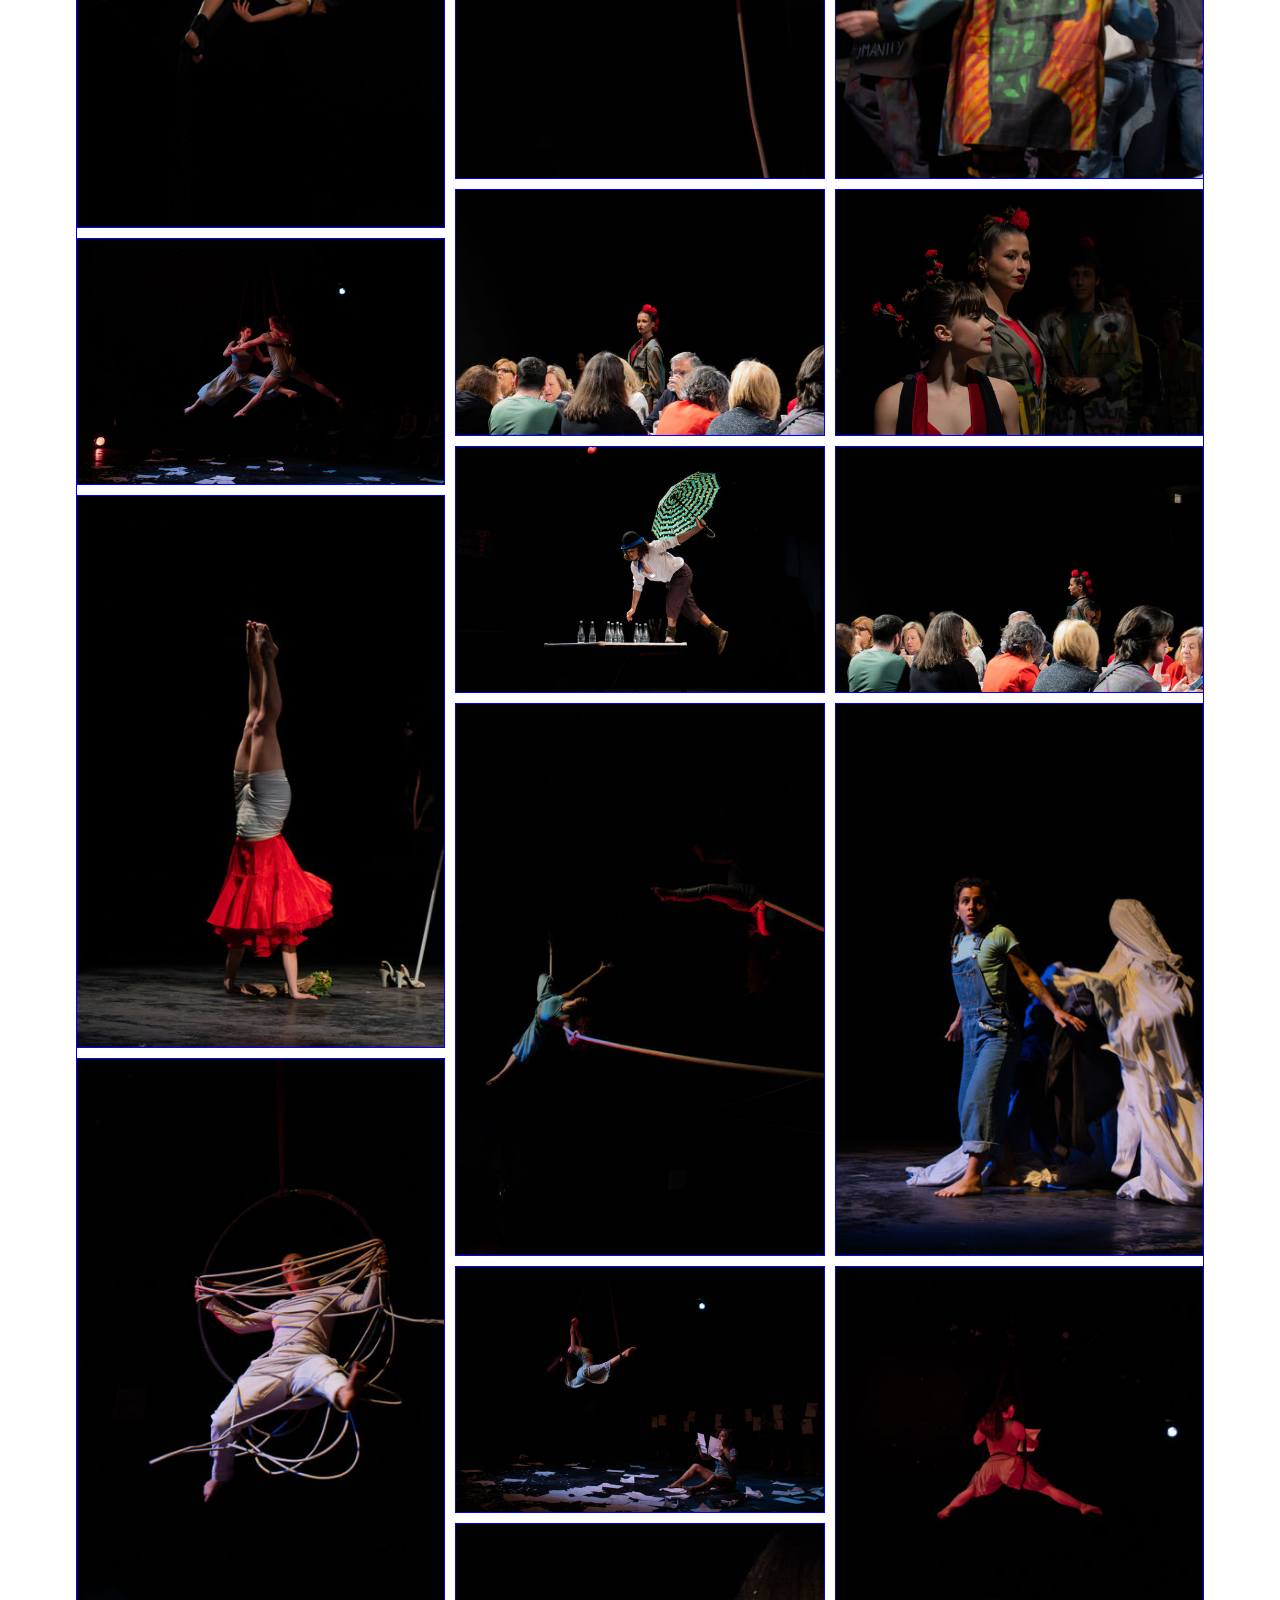
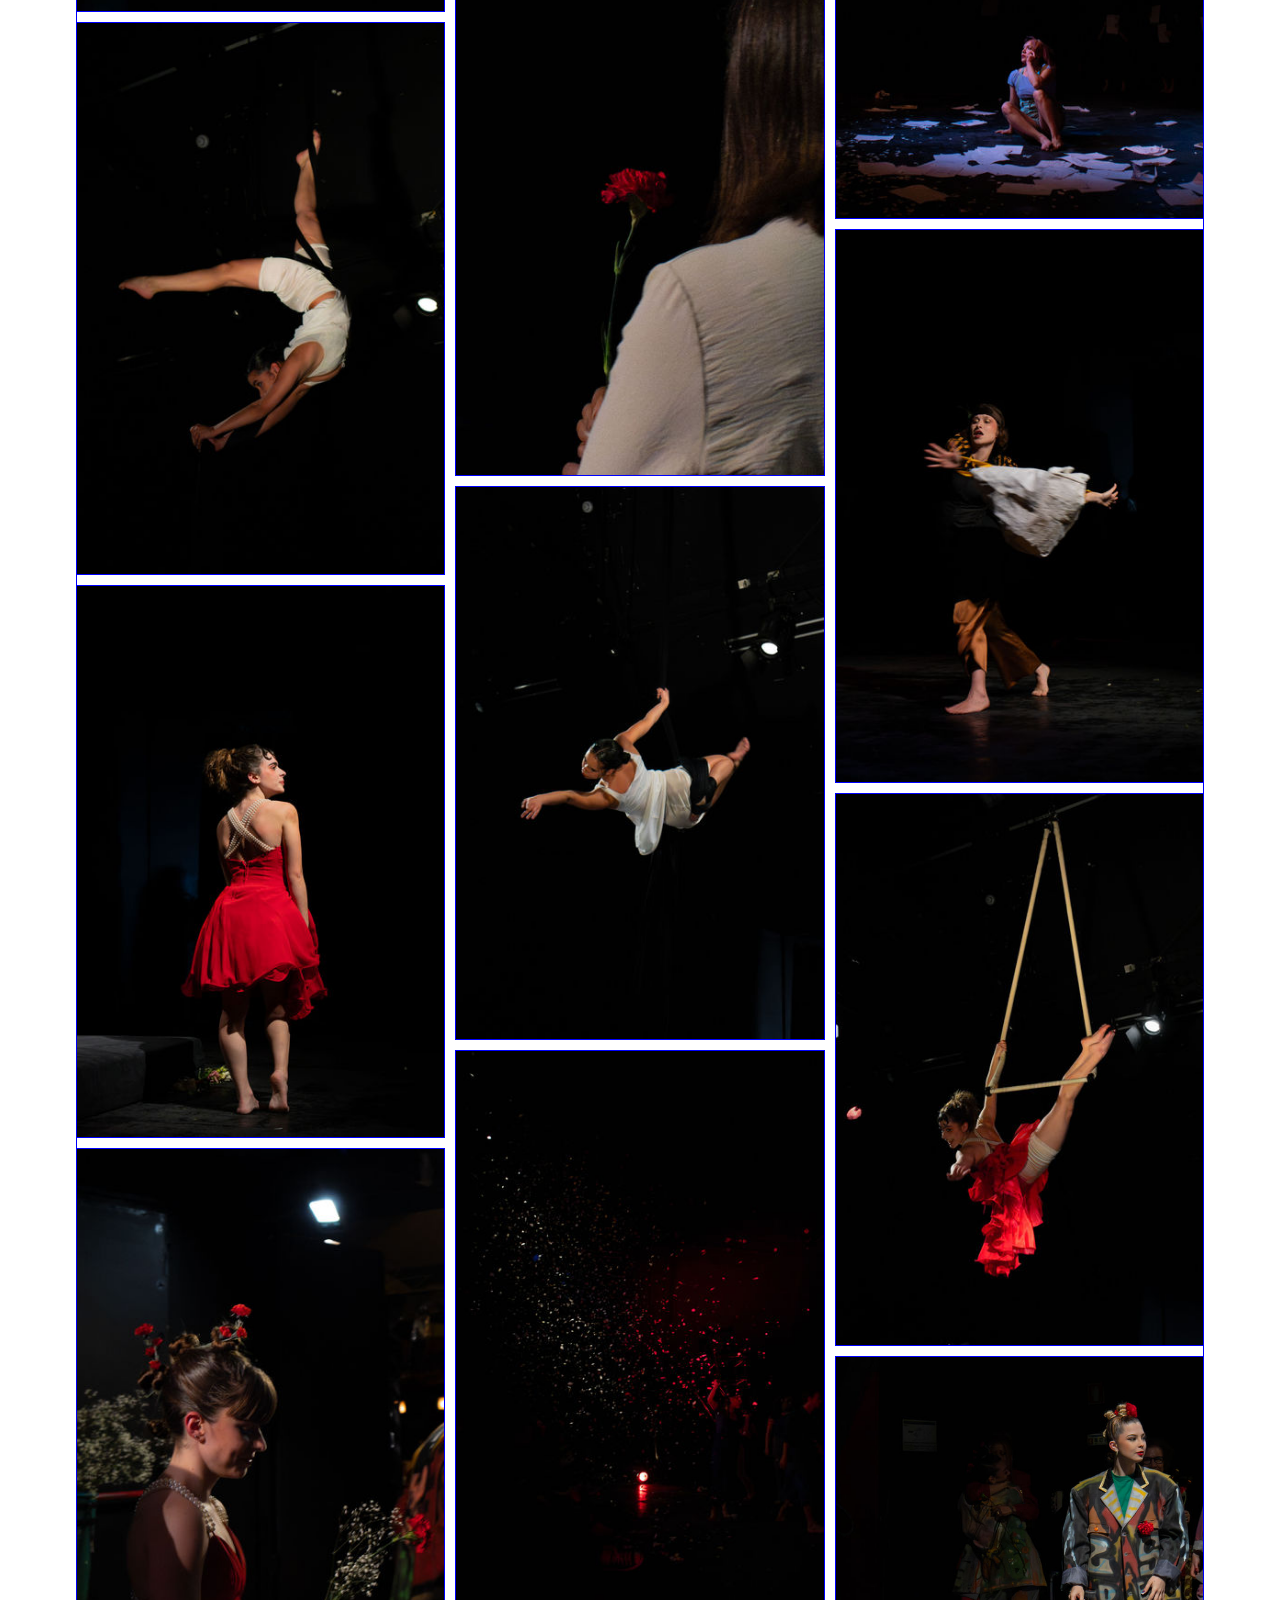
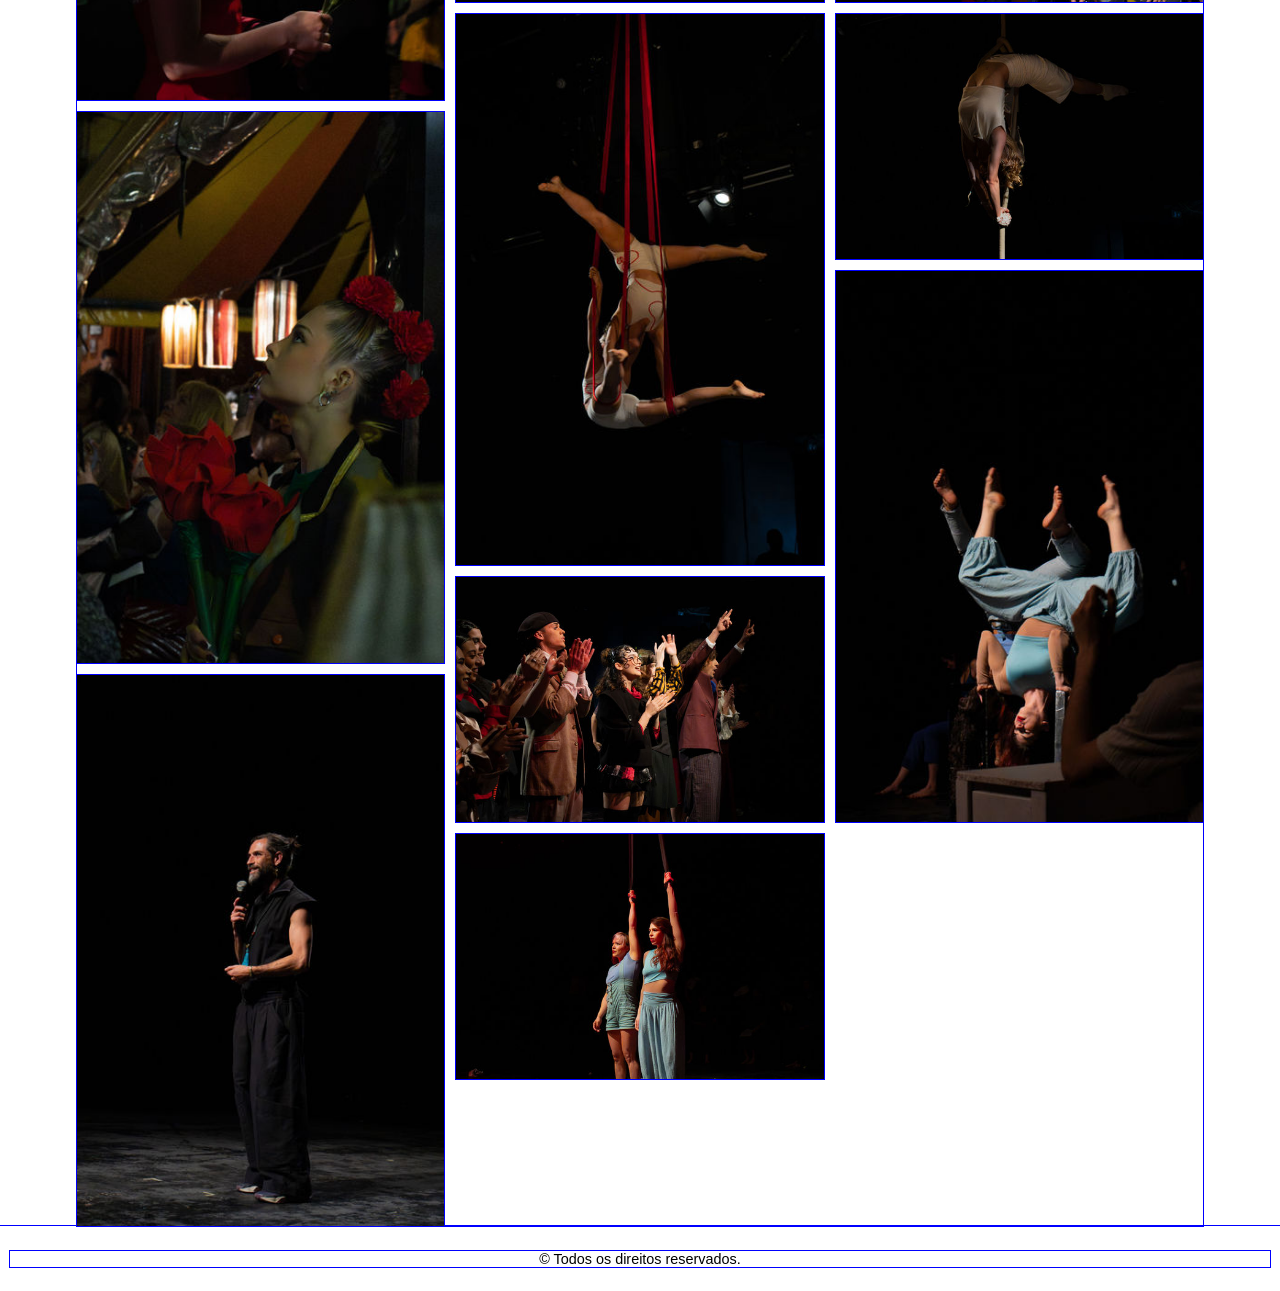
==== commit dc8cb620: "Refactor viewer structure in index.html Refactor viewer structure by adding viewer-stage div." ====
--- a/index.html
+++ b/index.html
@@ -23,10 +23,12 @@
 
   <div id="viewerInner" class="viewer-inner">
     
-    <div class="viewer-track" id="viewerTrack">
-      <img class="viewer-slide" id="prevImg" src="" draggable="false">
-      <img class="viewer-slide" id="currentImg" src="" draggable="false">
-      <img class="viewer-slide" id="nextImg" src="" draggable="false">
+    <div class="viewer-stage">  
+      <div class="viewer-track" id="viewerTrack">
+        <img class="viewer-slide" id="prevImg" src="" draggable="false">
+        <img class="viewer-slide" id="currentImg" src="" draggable="false">
+        <img class="viewer-slide" id="nextImg" src="" draggable="false">
+      </div>
     </div>
     
     <div class="viewer-meta">
--- a/style.css
+++ b/style.css
@@ -1,5 +1,8 @@
 * {
   box-sizing: border-box;
+}
+* {
+  outline: blue solid 1px;
 }
 
 body {
@@ -110,7 +113,6 @@
   align-items: center;
   justify-content: center;
   z-index: 9999;
-
   /* Estado inicial: invisível e não interactivo */
   opacity: 0;
   pointer-events: none;
@@ -124,48 +126,36 @@
 
 /* Área central que contém imagem + meta */
 .viewer-inner {
+  width: 100%;
+  max-width: 100vw;
+  overflow: hidden;
   display: flex;
   flex-direction: column;
   align-items: center;
-  /* width explícita para o max-width do img funcionar */
-  width: calc(100vw - 120px);
-  max-height: 100vh;
-  padding: 60px 0 40px;
-}
-
-/* Imagem principal */
-#viewerImg {
-  /* Dimensões absolutas, sem depender do pai */
-  max-width: calc(100vw - 120px);
-  max-height: calc(100vh - 110px);
-  width: auto;
-  height: auto;
+  padding:
+    env(safe-area-inset-top)
+    0
+    env(safe-area-inset-bottom);
+}
+
+.viewer-track {
+  display: flex;
+  width: 300%;
+  height: calc(100vh - 140px);
+  align-items: center;
+  transform: translateX(-100%);
+  will-change: transform;
+  touch-action: pan-y;
+}
+
+.viewer-slide {
+  width: calc(100% / 3);
+  height: 100%;
+  flex-shrink: 0;
   object-fit: contain;
-  display: block;
   user-select: none;
   -webkit-user-drag: none;
-
-  /* Transição de fade na navegação */
-  opacity: 1;
-  transition: opacity 0.2s ease;
-}
-
-#viewerImg {
-  transition:
-    transform 0.32s ease,
-    opacity 0.32s ease;
-}
-
-/* sair para esquerda */
-.viewer-slide-left {
-  transform: translateX(-80px);
-  opacity: 0;
-}
-
-/* sair para direita */
-.viewer-slide-right {
-  transform: translateX(80px);
-  opacity: 0;
+  pointer-events: none;
 }
 
 /* Rodapé: título + contador */
@@ -246,44 +236,46 @@
 
 /* ── Responsivo mobile ─────────────────────────────────── */
 @media (max-width: 600px) {
+
   .viewer-inner {
-    max-width: 100vw;
-    padding: 52px 12px 36px;
-  }
-
-  #viewerImg {
-    max-height: calc(100vh - 100px);
-    max-width: calc(100vw - 40px);
-  }
-
+    width: 100%;
+    padding: 80px 16px;
+  }
+
+  .viewer-track {
+    height: calc(100vh - 120px);
+  }
+  
+   .viewer-slide {
+    height: 100%;
+  }
+  
   .viewer-nav {
-    /* No mobile as setas ficam em baixo, lado a lado */
     position: fixed;
     top: auto;
     bottom: 0;
     transform: none;
+    width: 50%;
     padding: 16px 24px;
     min-height: 56px;
-
-  }
-
+    box-sizing: border-box;
+  }
   .viewer-prev {
     left: 0;
-    right: 50%;
     justify-content: flex-start;
   }
-
   .viewer-next {
     right: 0;
-    left: 50%;
     justify-content: flex-end;
   }
-
   .viewer-meta {
     padding: 0 4px;
     margin-top: 10px;
   }
-
-  .viewer-title { font-size: 0.72rem; }
-  .viewer-counter { font-size: 0.70rem; }
-}
+  .viewer-title {
+    font-size: 0.72rem;
+  }
+  .viewer-counter {
+    font-size: 0.70rem;
+  }
+}
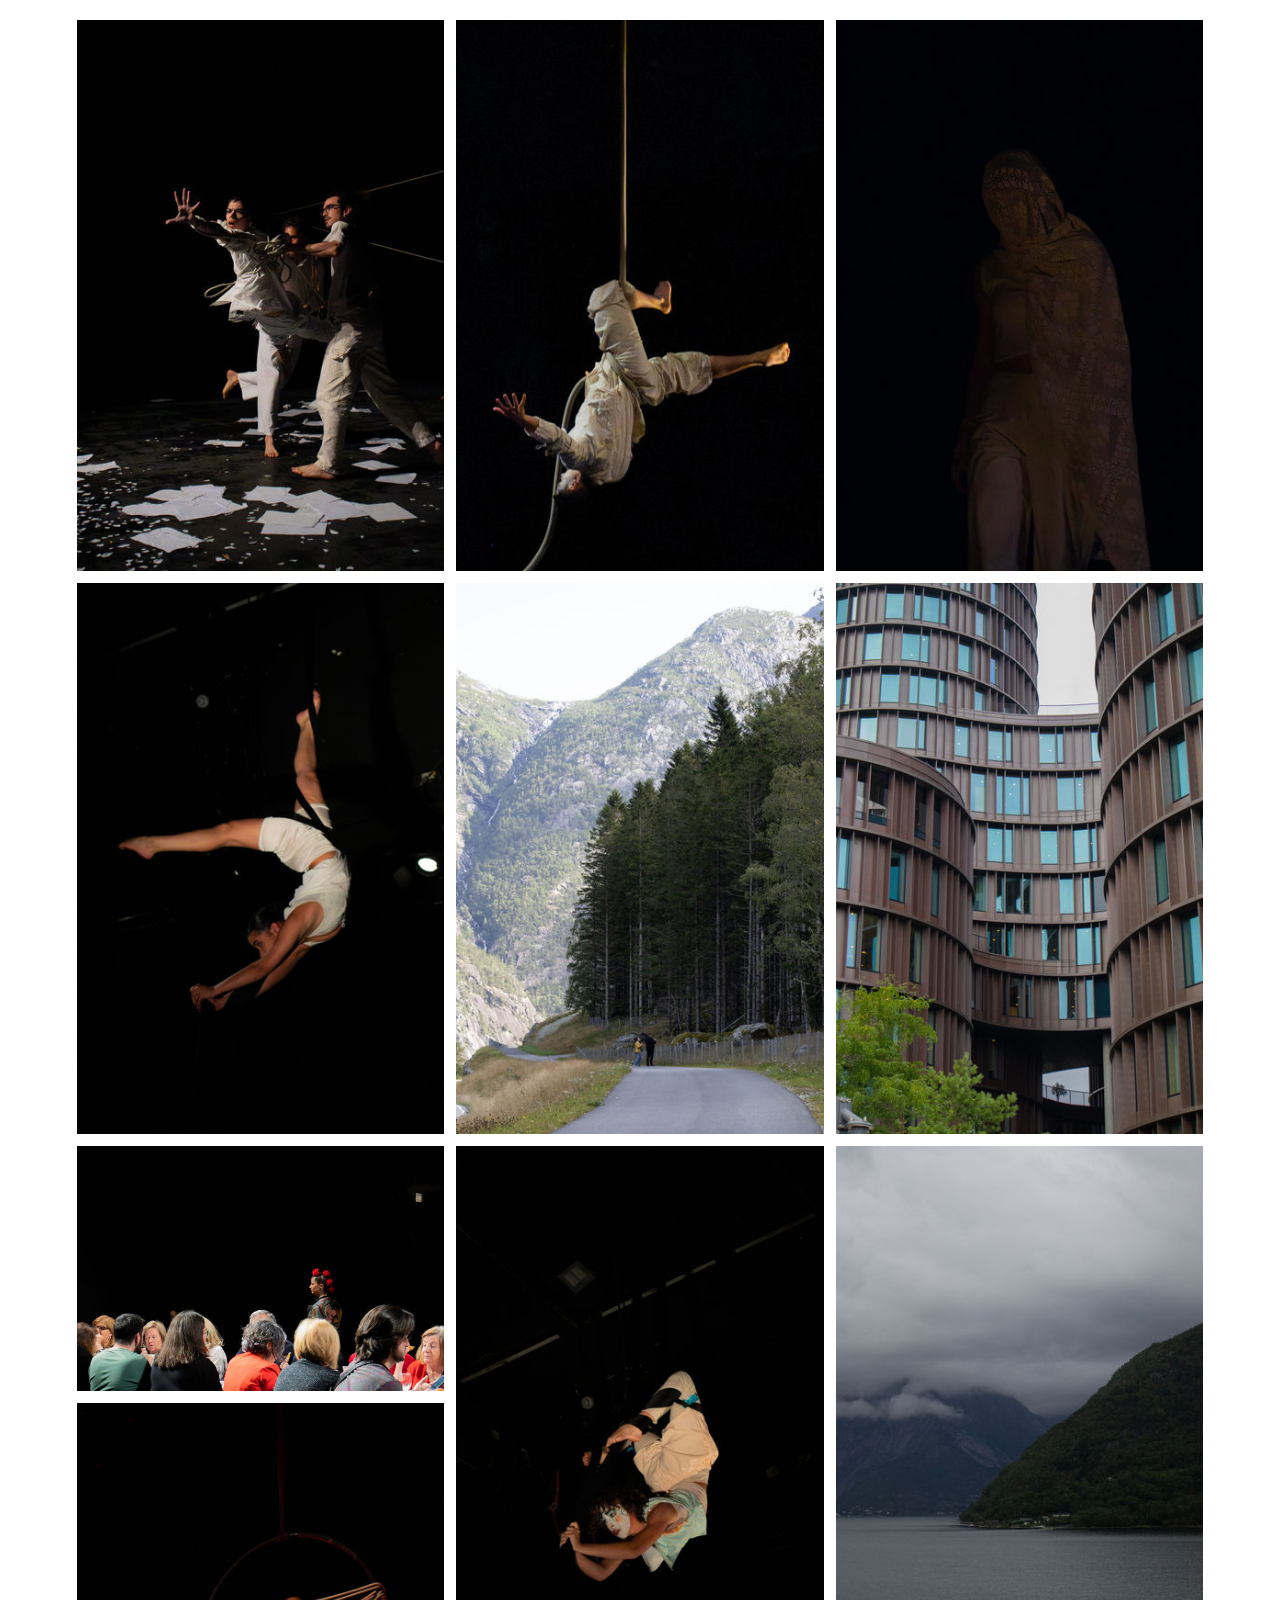
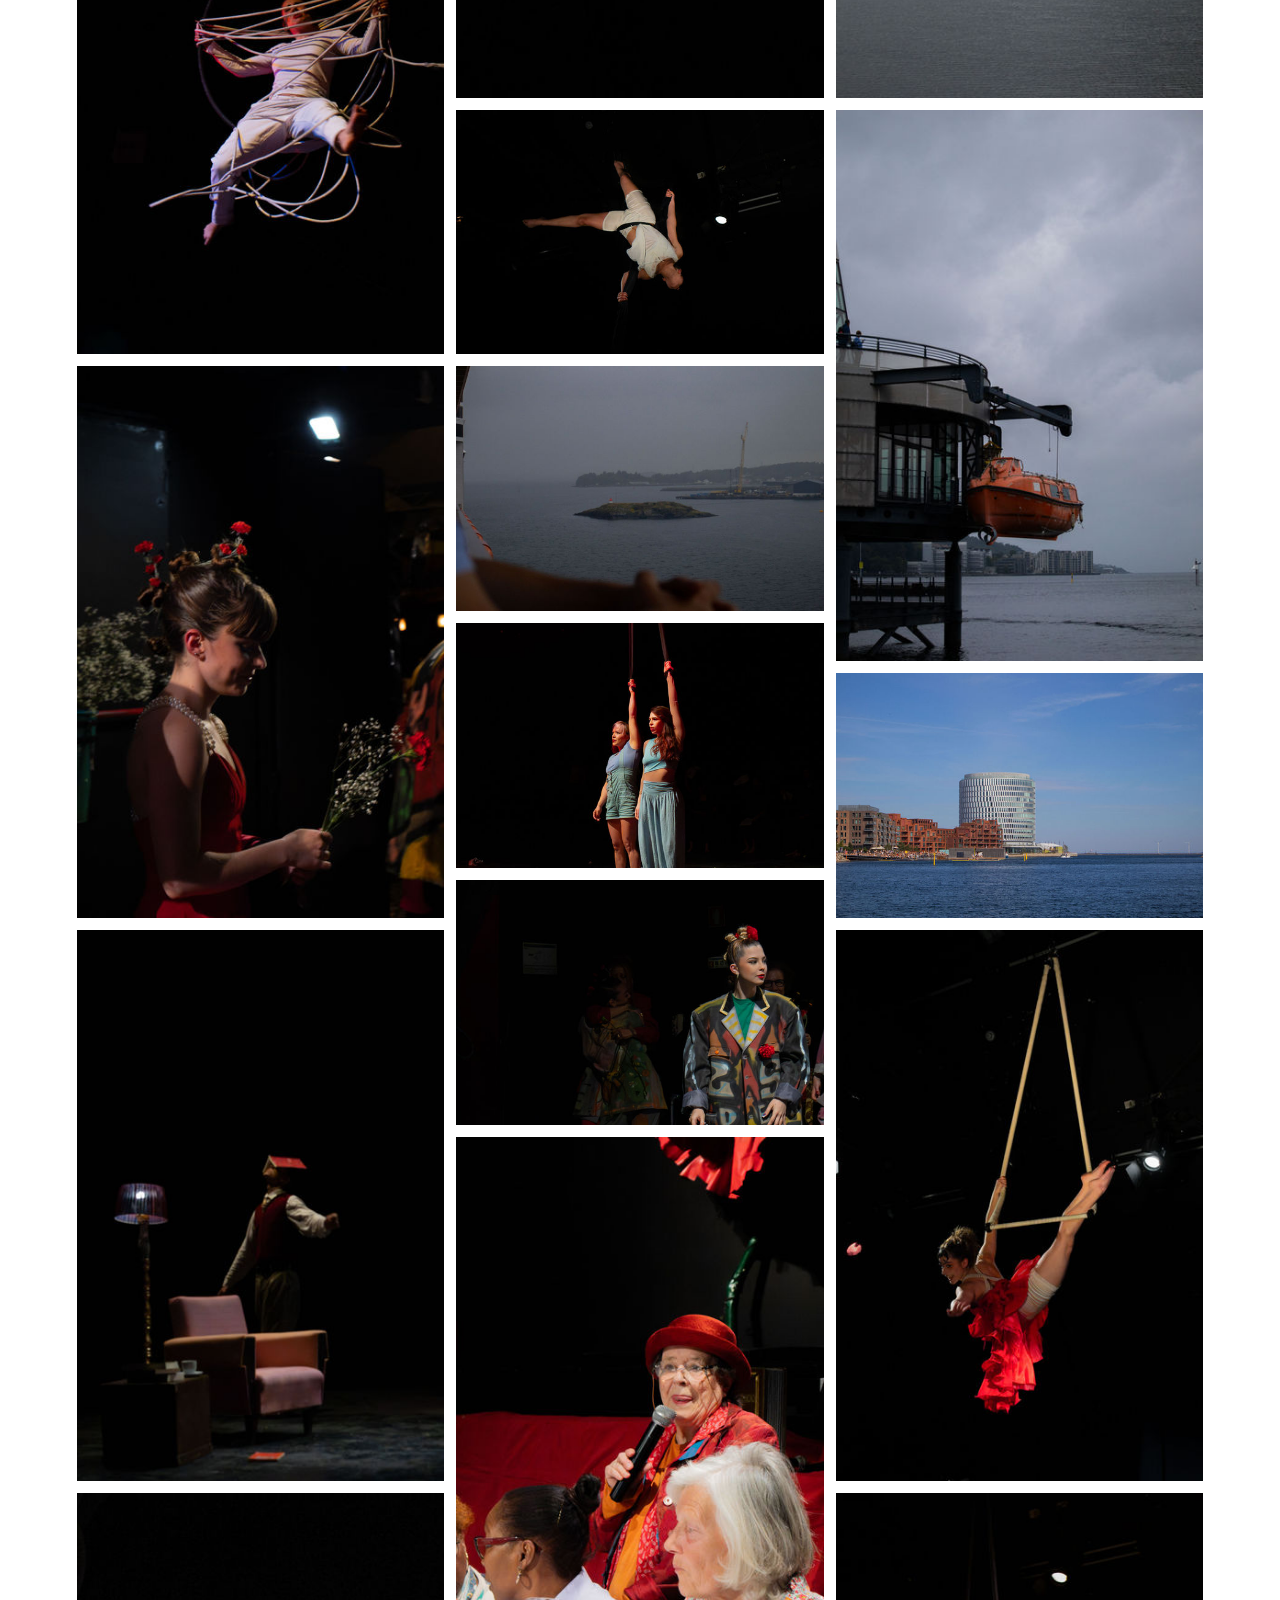
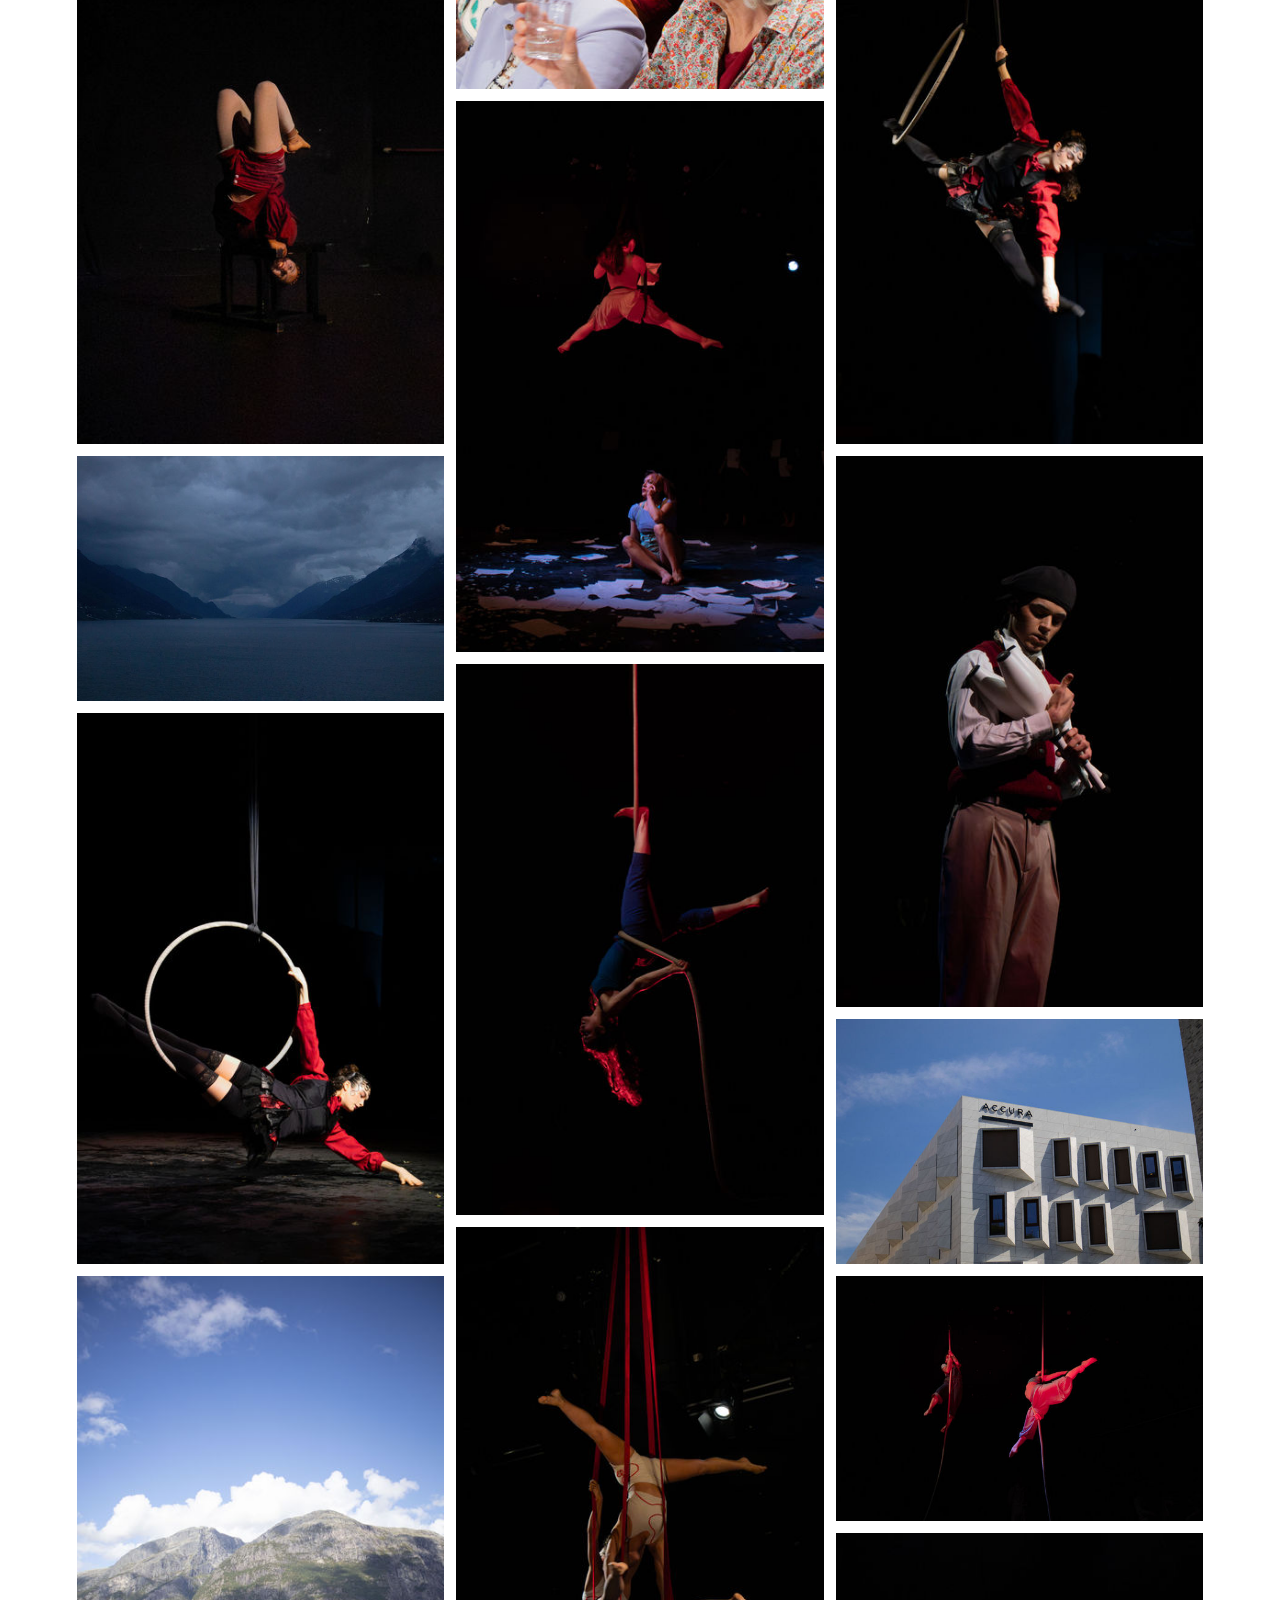
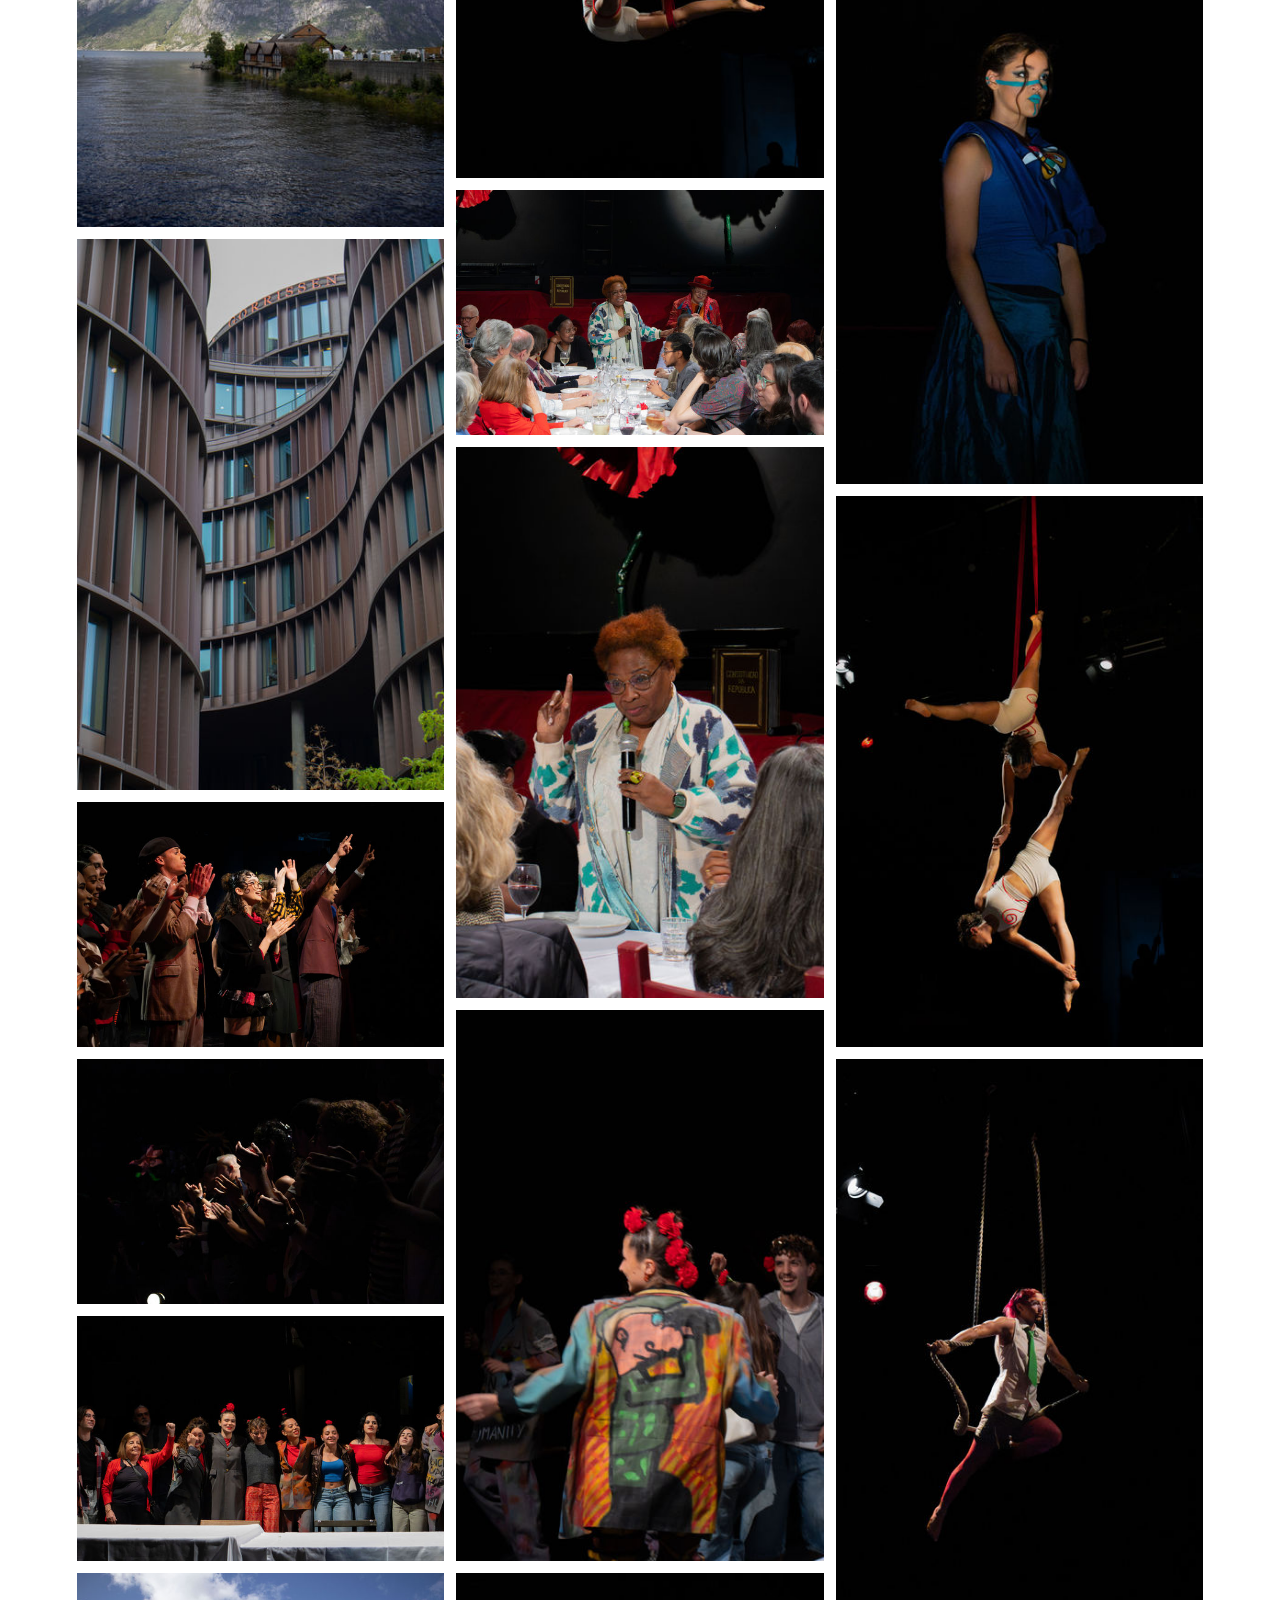
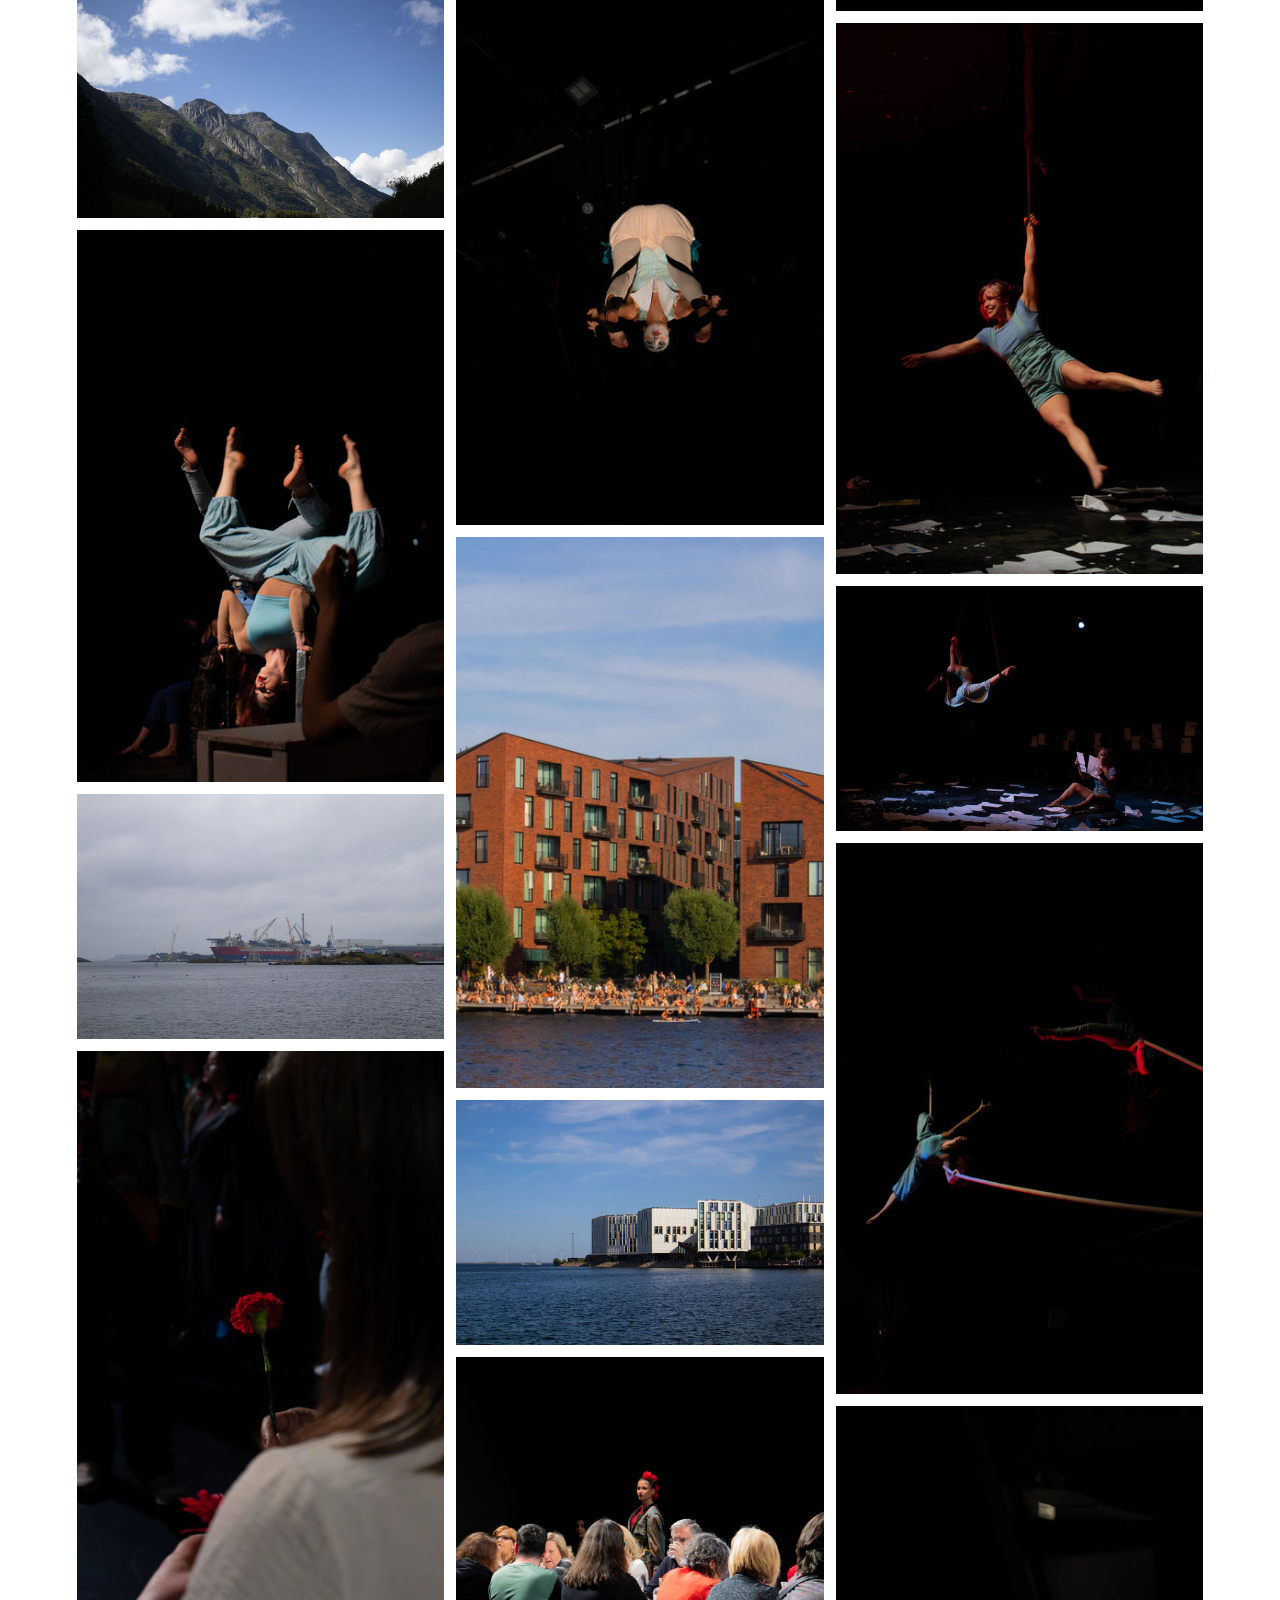
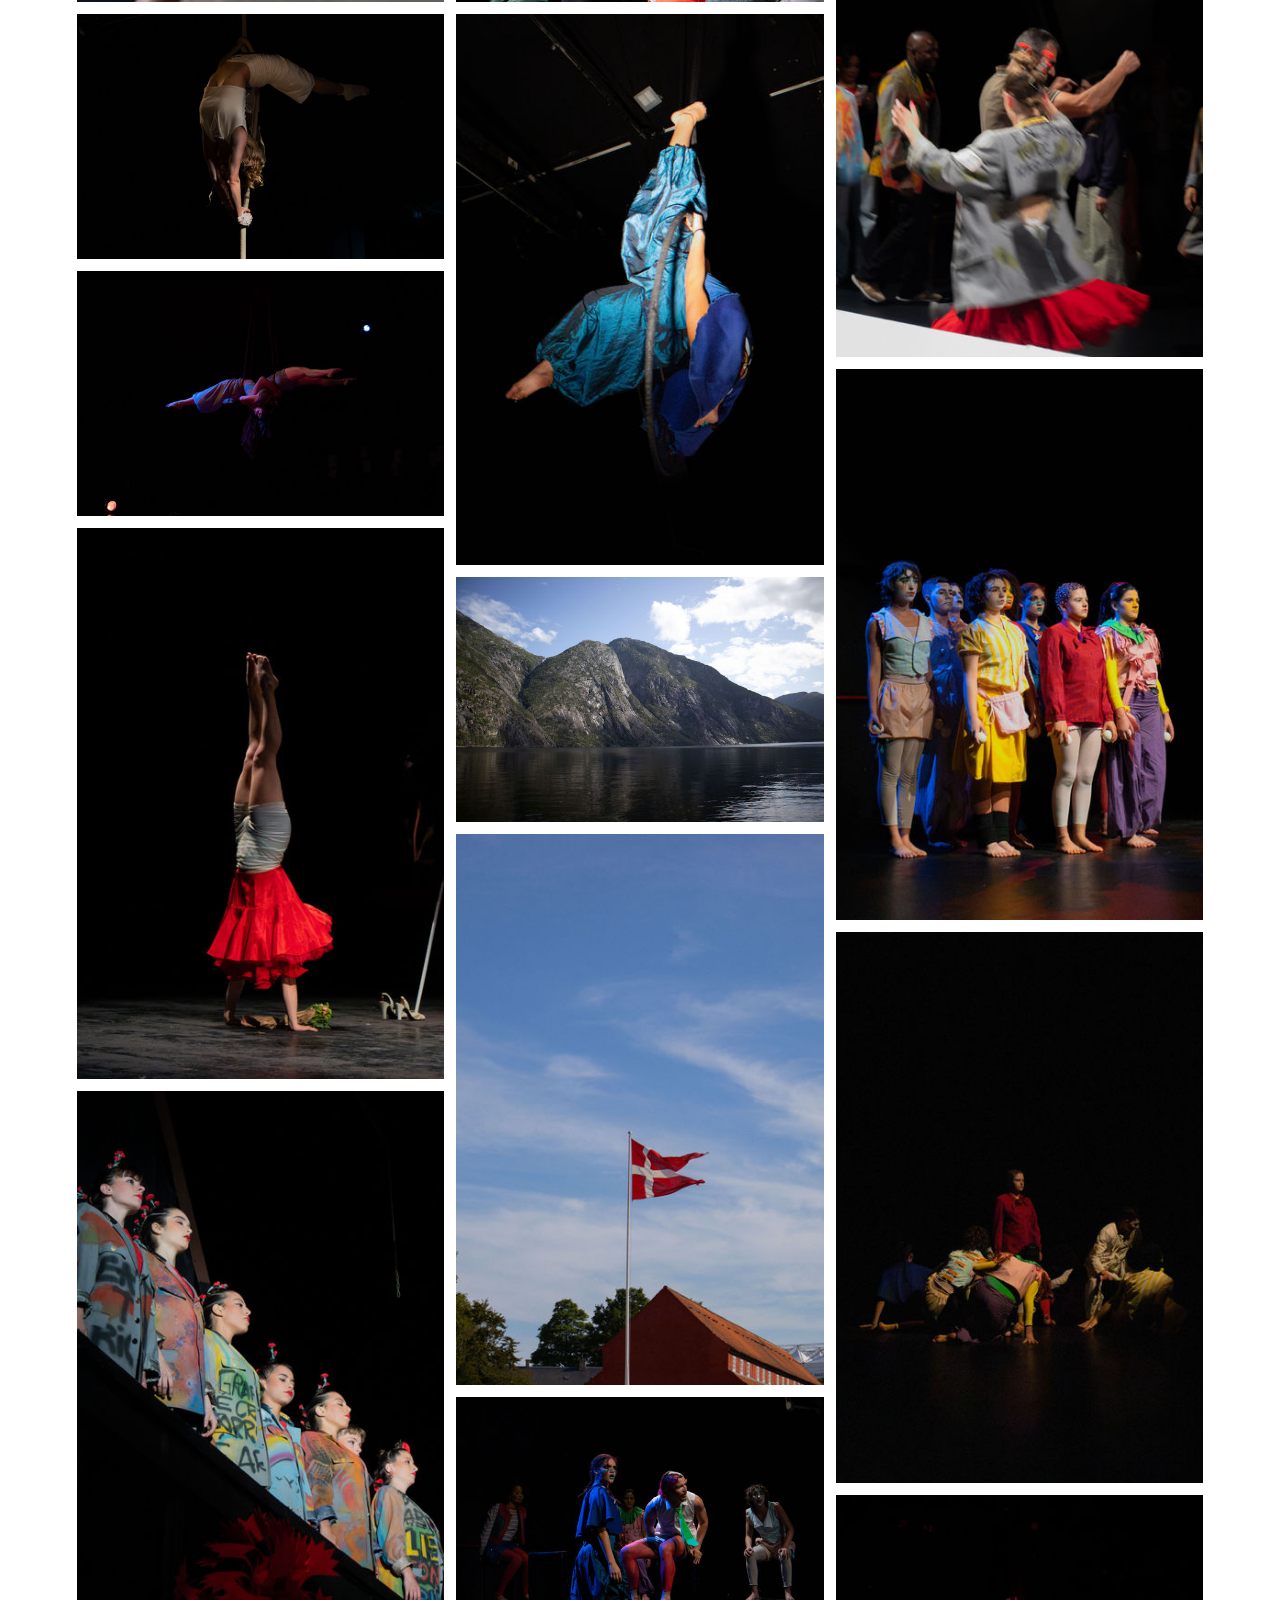
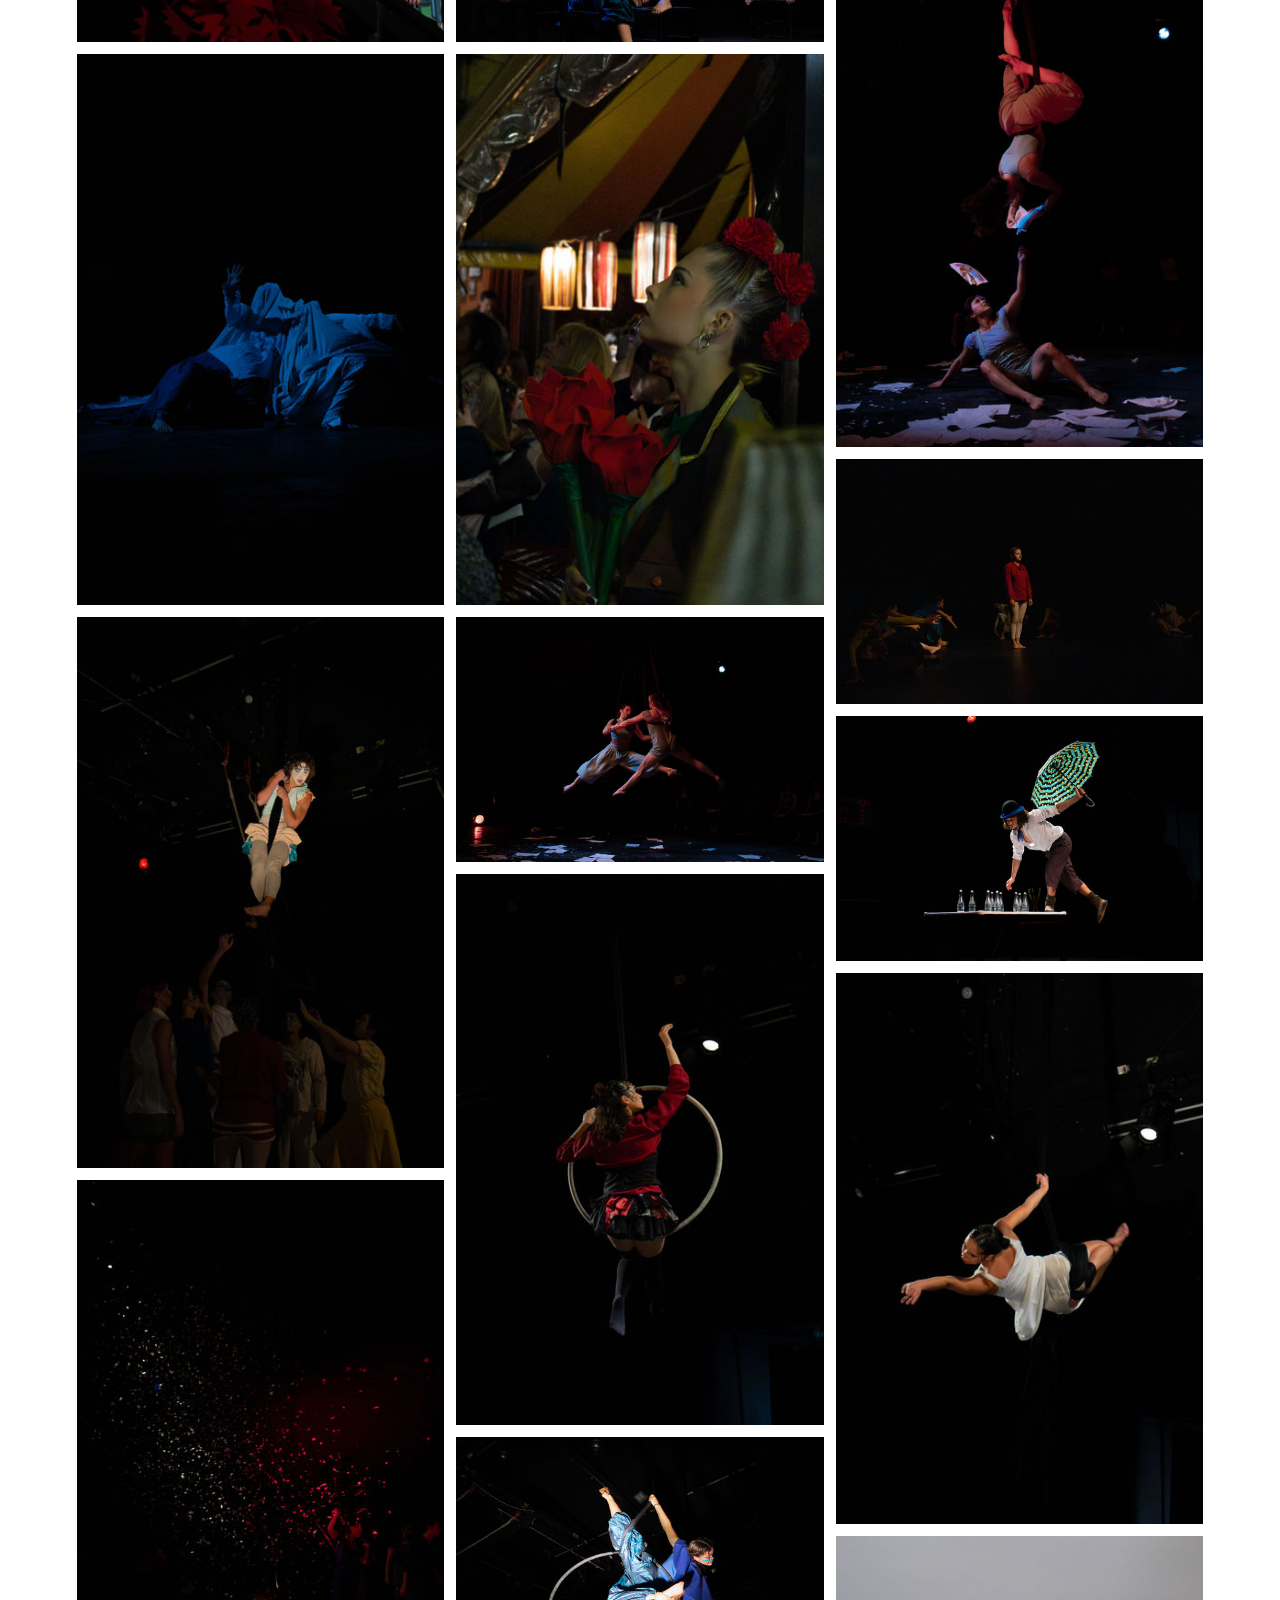
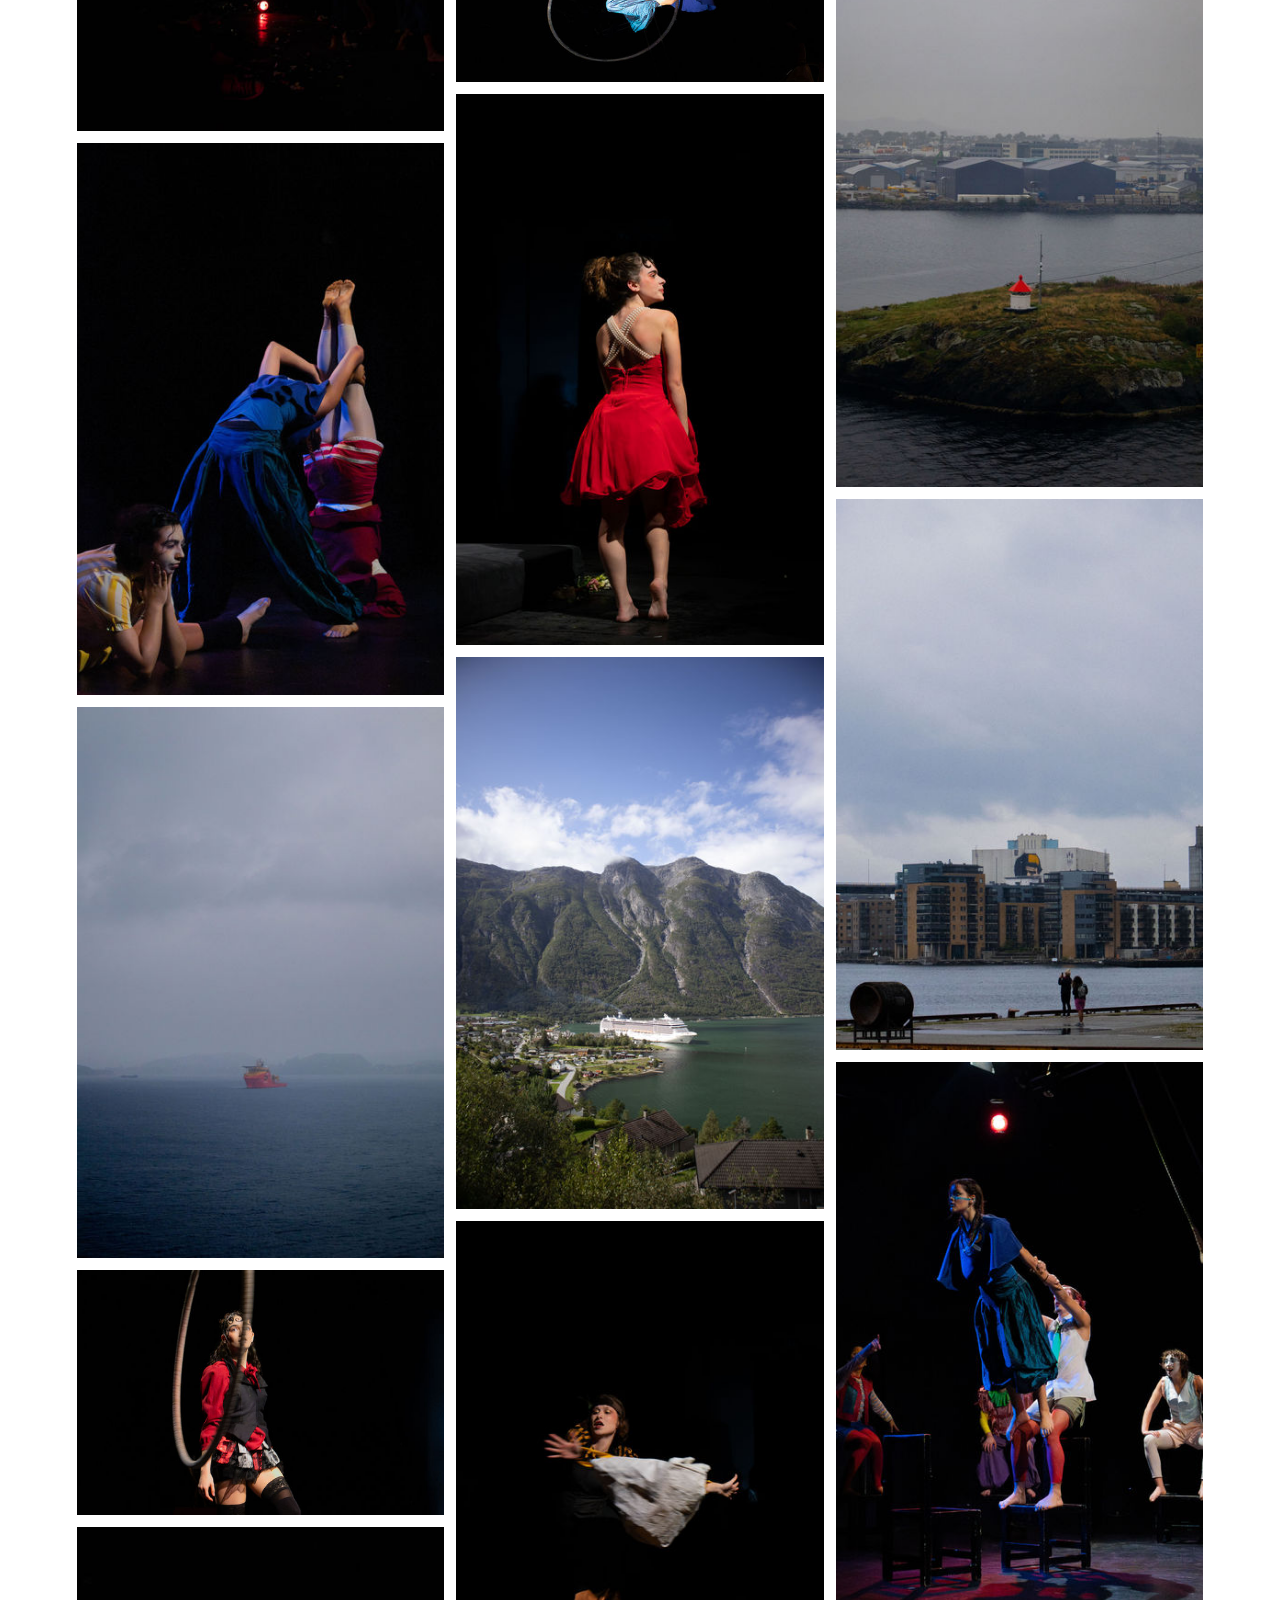
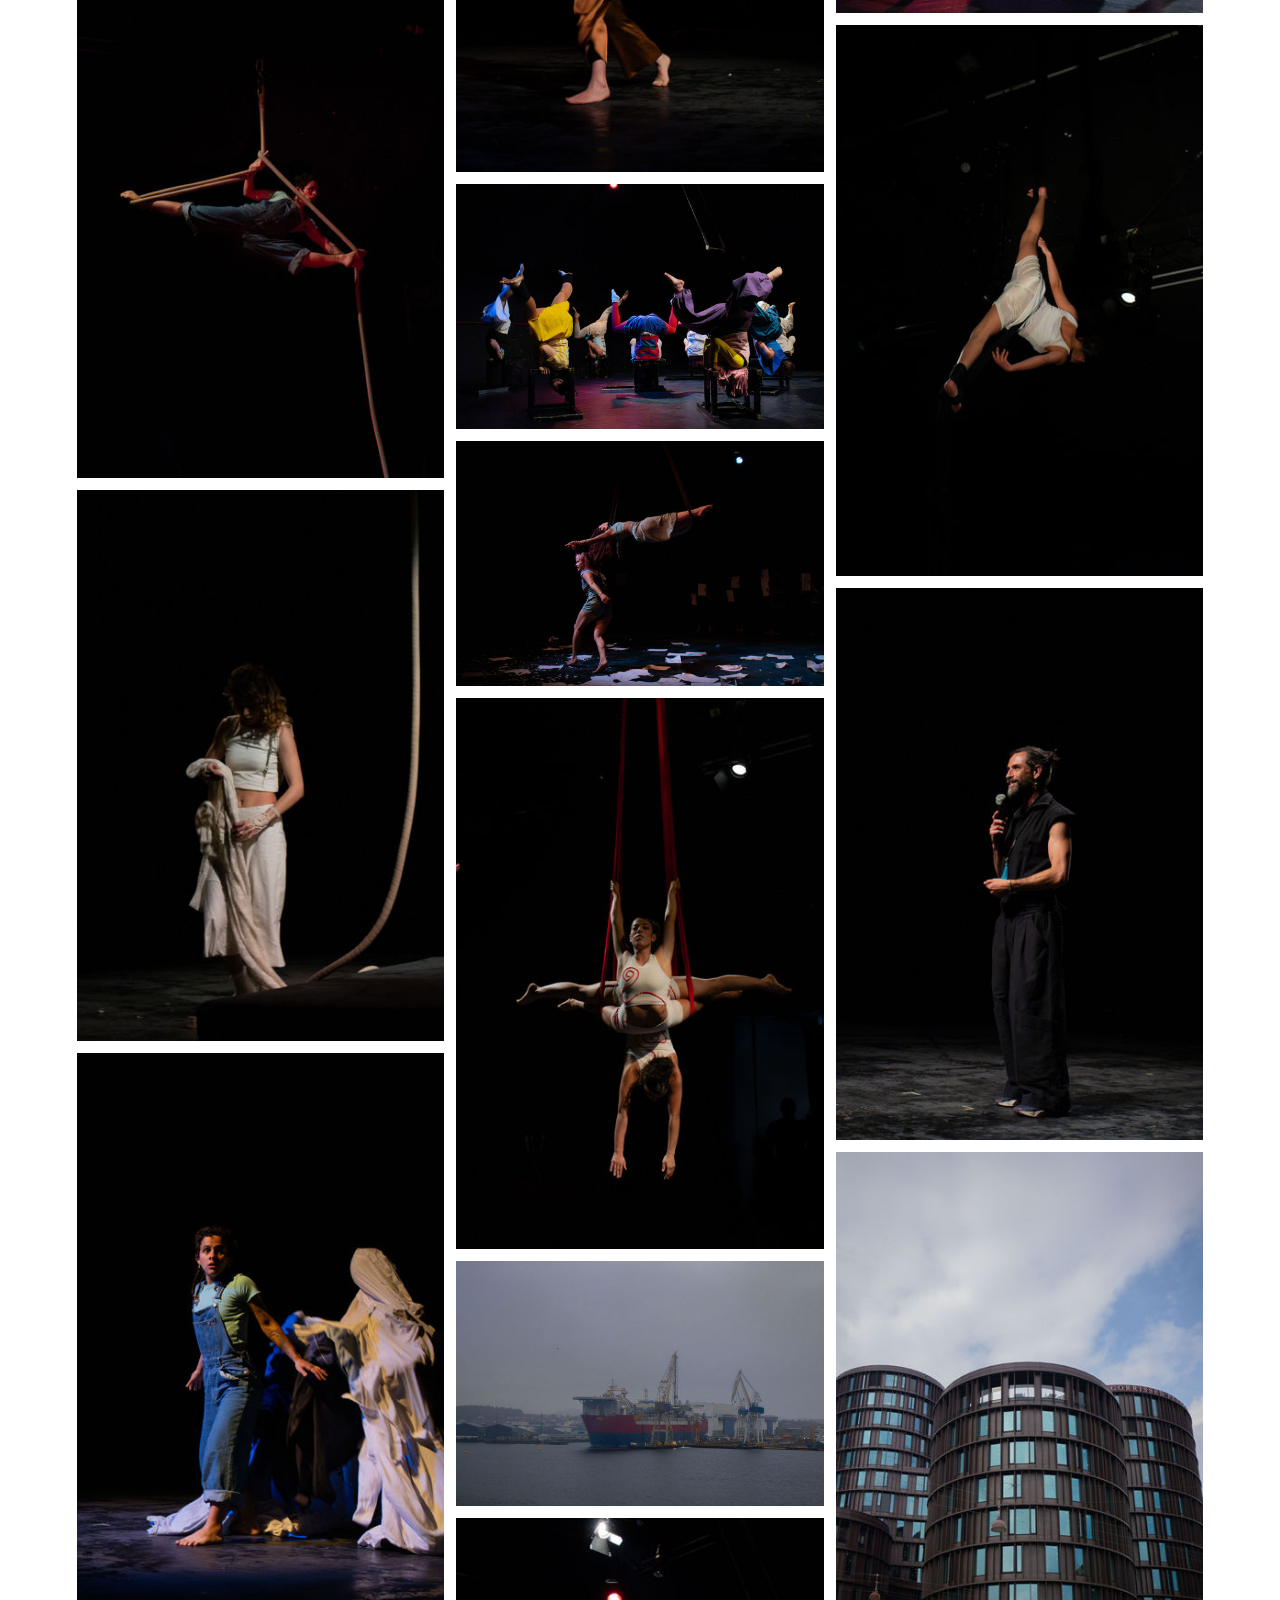
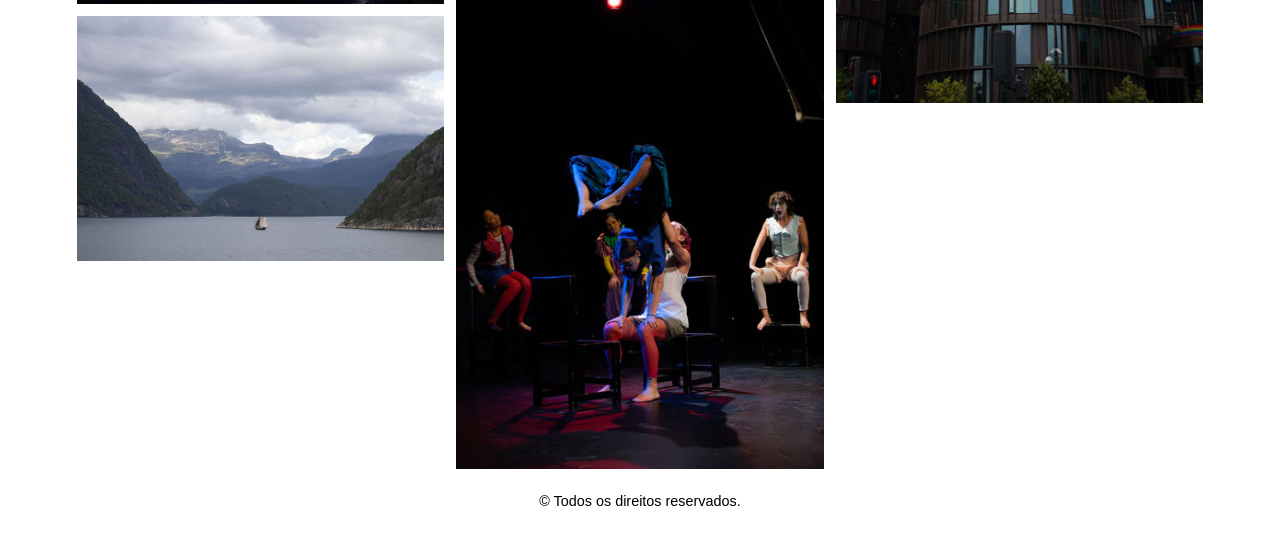
==== commit 016517ff: "Change title from 'Portfolio' to 'Fotos'" ====
--- a/index.html
+++ b/index.html
@@ -3,7 +3,7 @@
 <head>
   <meta charset="UTF-8">
   <meta name="viewport" content="width=device-width, initial-scale=1.0">
-  <title>Portfolio</title>
+  <title>Fotos</title>
   <link rel="stylesheet" href="style.css">
 </head>
 <body>
--- a/style.css
+++ b/style.css
@@ -2,7 +2,7 @@
   box-sizing: border-box;
 }
 * {
-  outline: blue solid 1px;
+  outline: red solid 0px;
 }
 
 body {
@@ -127,30 +127,35 @@
 /* Área central que contém imagem + meta */
 .viewer-inner {
   width: 100%;
-  max-width: 100vw;
-  overflow: hidden;
+  height: 100%;
   display: flex;
   flex-direction: column;
   align-items: center;
-  padding:
-    env(safe-area-inset-top)
-    0
-    env(safe-area-inset-bottom);
+  justify-content: center;
+  overflow: hidden;
+  padding: 60px 50px 60px;
+}
+
+.viewer-stage {
+  width: 100%;
+  height: calc(100vh - 160px);
+  overflow: hidden;
+  position: relative;
 }
 
 .viewer-track {
   display: flex;
   width: 300%;
-  height: calc(100vh - 140px);
-  align-items: center;
-  transform: translateX(-100%);
+  height: 100%;
+  transform: translateX(-33.3333%);
   will-change: transform;
   touch-action: pan-y;
 }
 
 .viewer-slide {
-  width: calc(100% / 3);
+  width: 33.3333%;
   height: 100%;
+  padding: 0 12px;
   flex-shrink: 0;
   object-fit: contain;
   user-select: none;
@@ -239,11 +244,15 @@
 
   .viewer-inner {
     width: 100%;
-    padding: 80px 16px;
+    padding: 60px 16px 80px;
+  }
+
+  .viewer-stage {
+    height: calc(100vh - 190px);
   }
 
   .viewer-track {
-    height: calc(100vh - 120px);
+    height: 100%;
   }
   
    .viewer-slide {
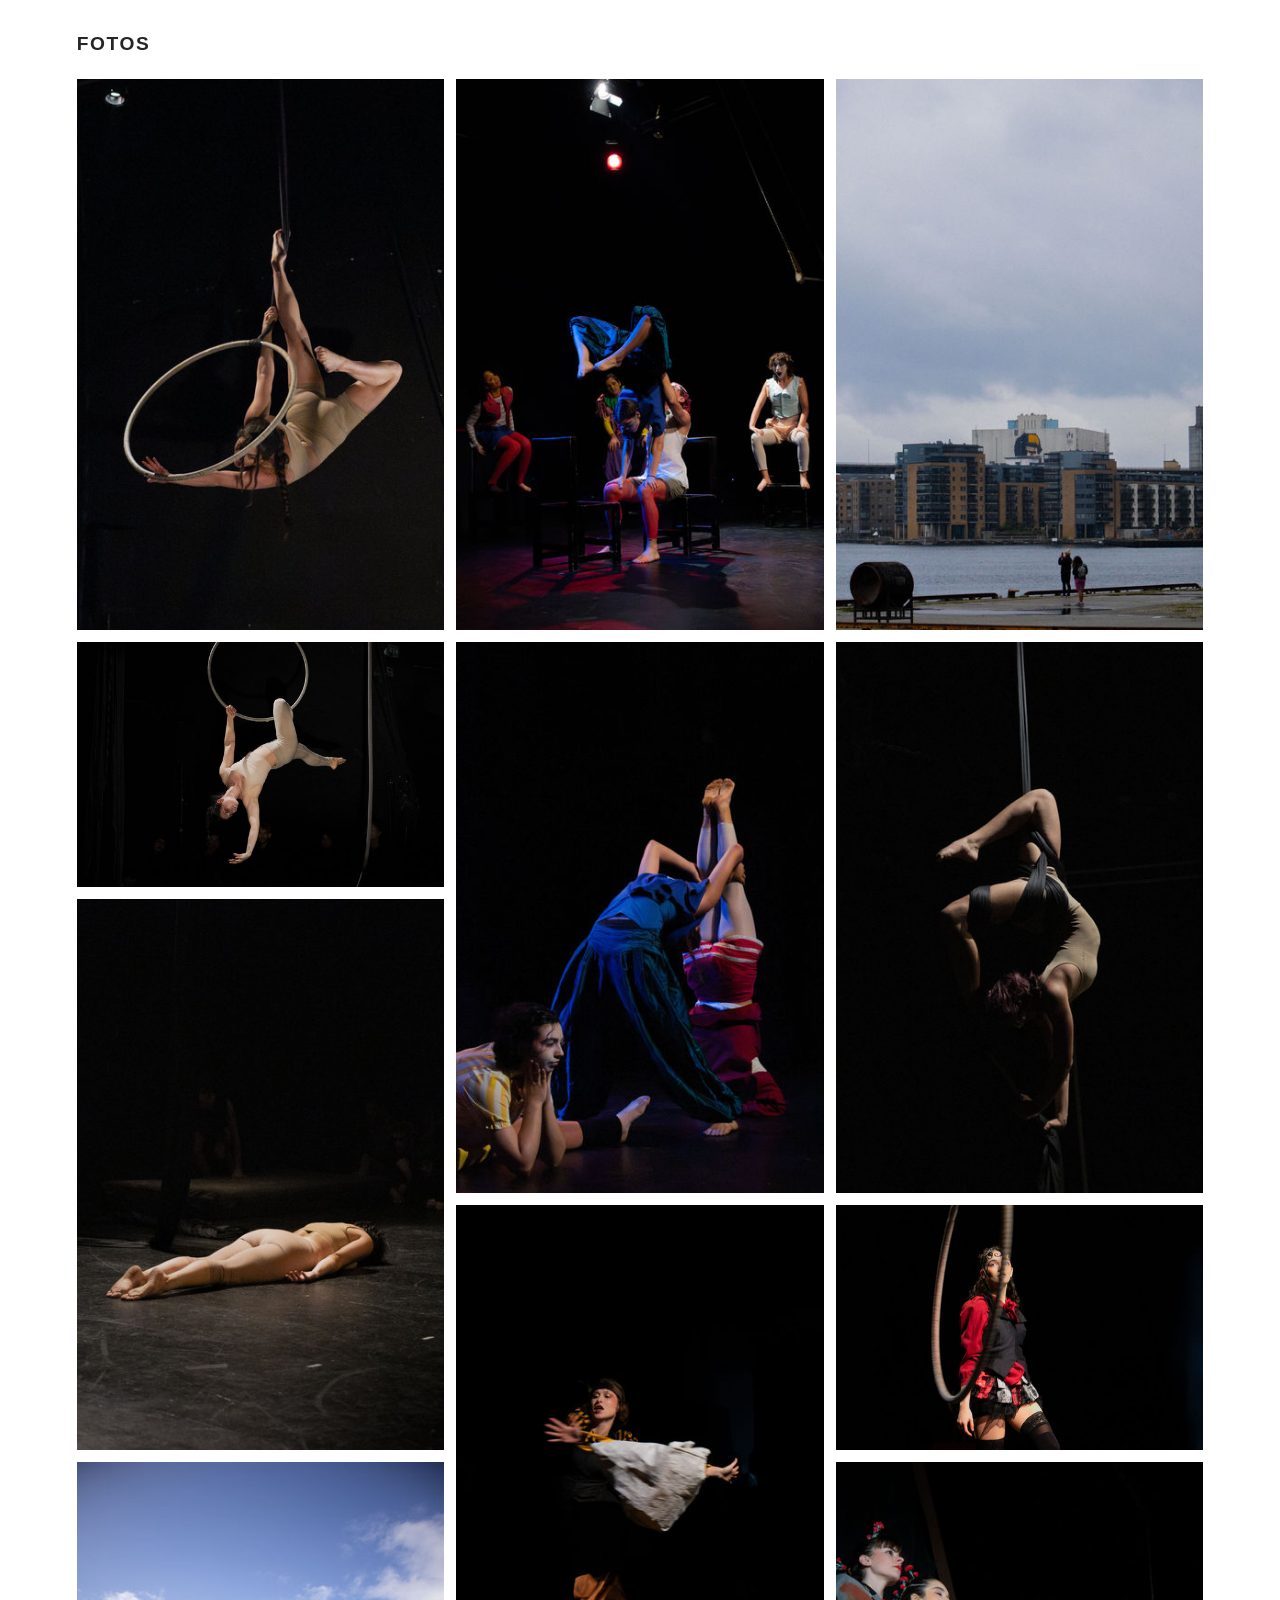
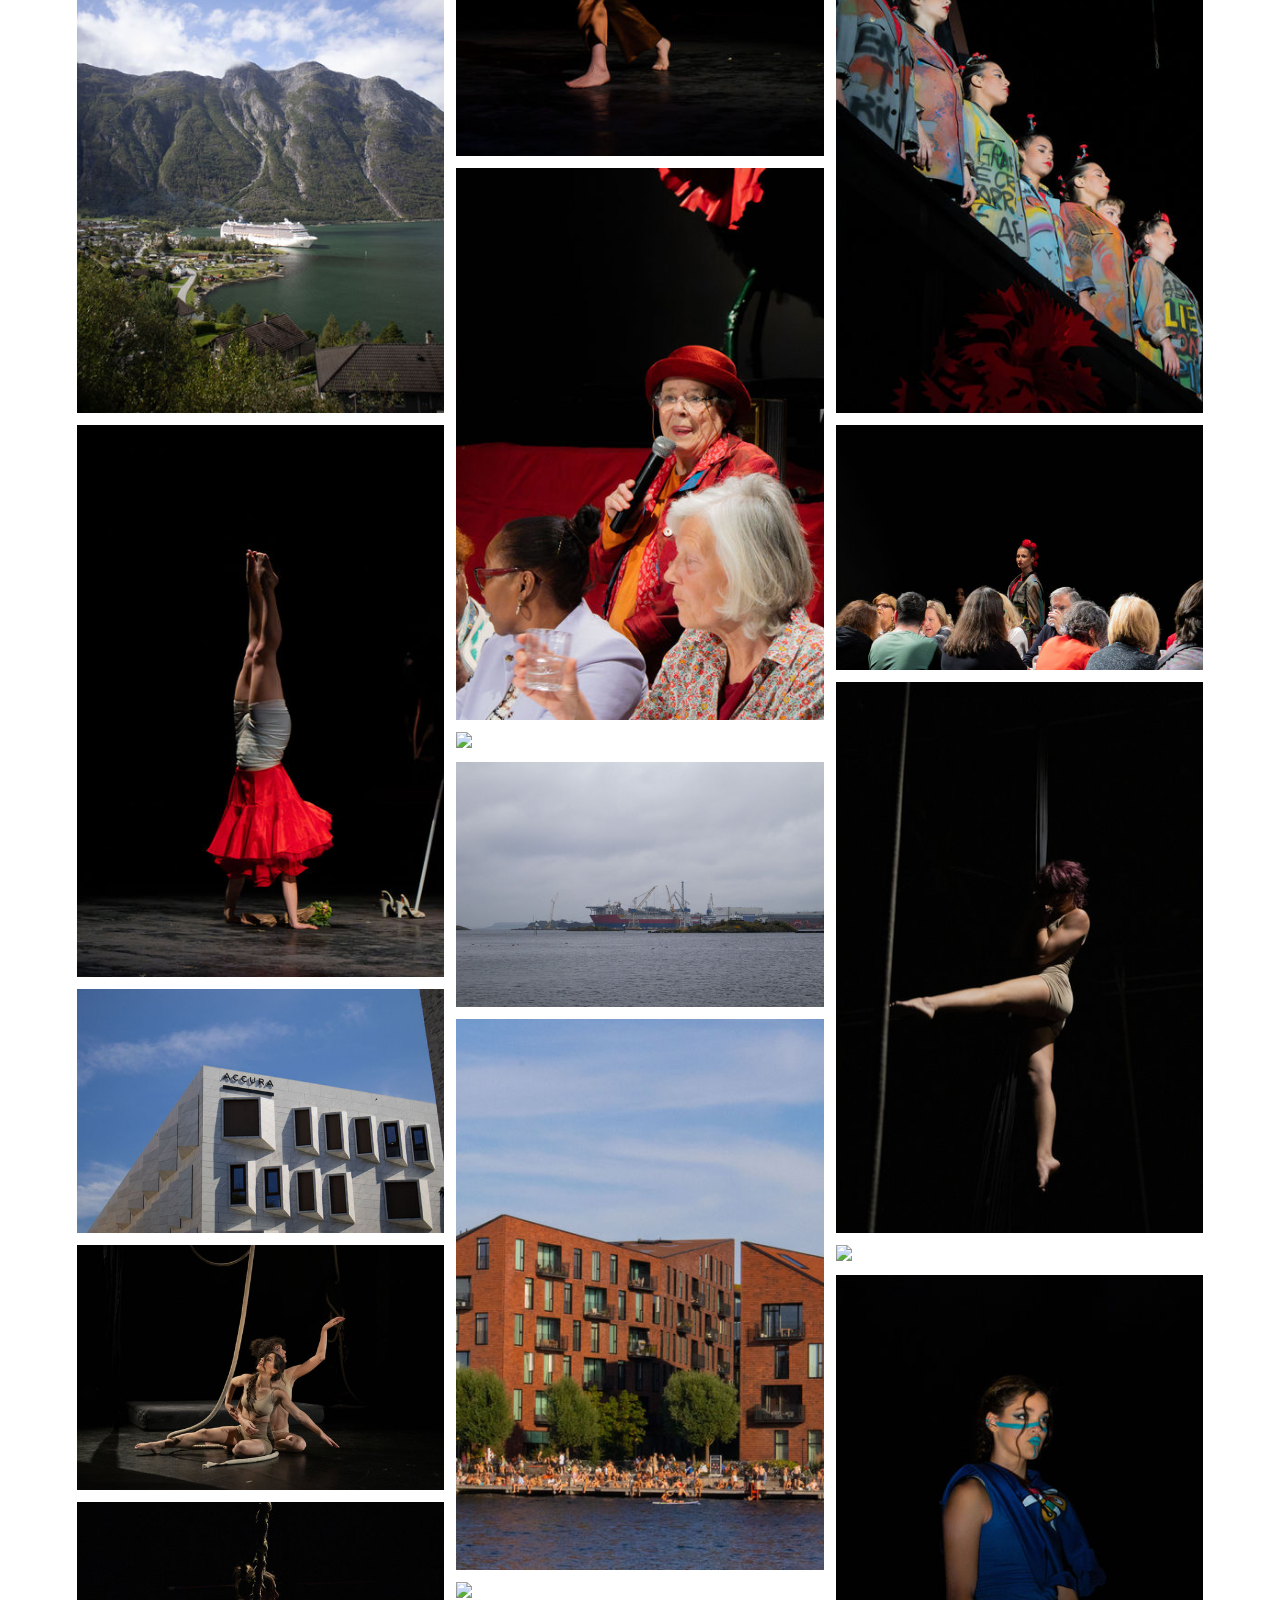
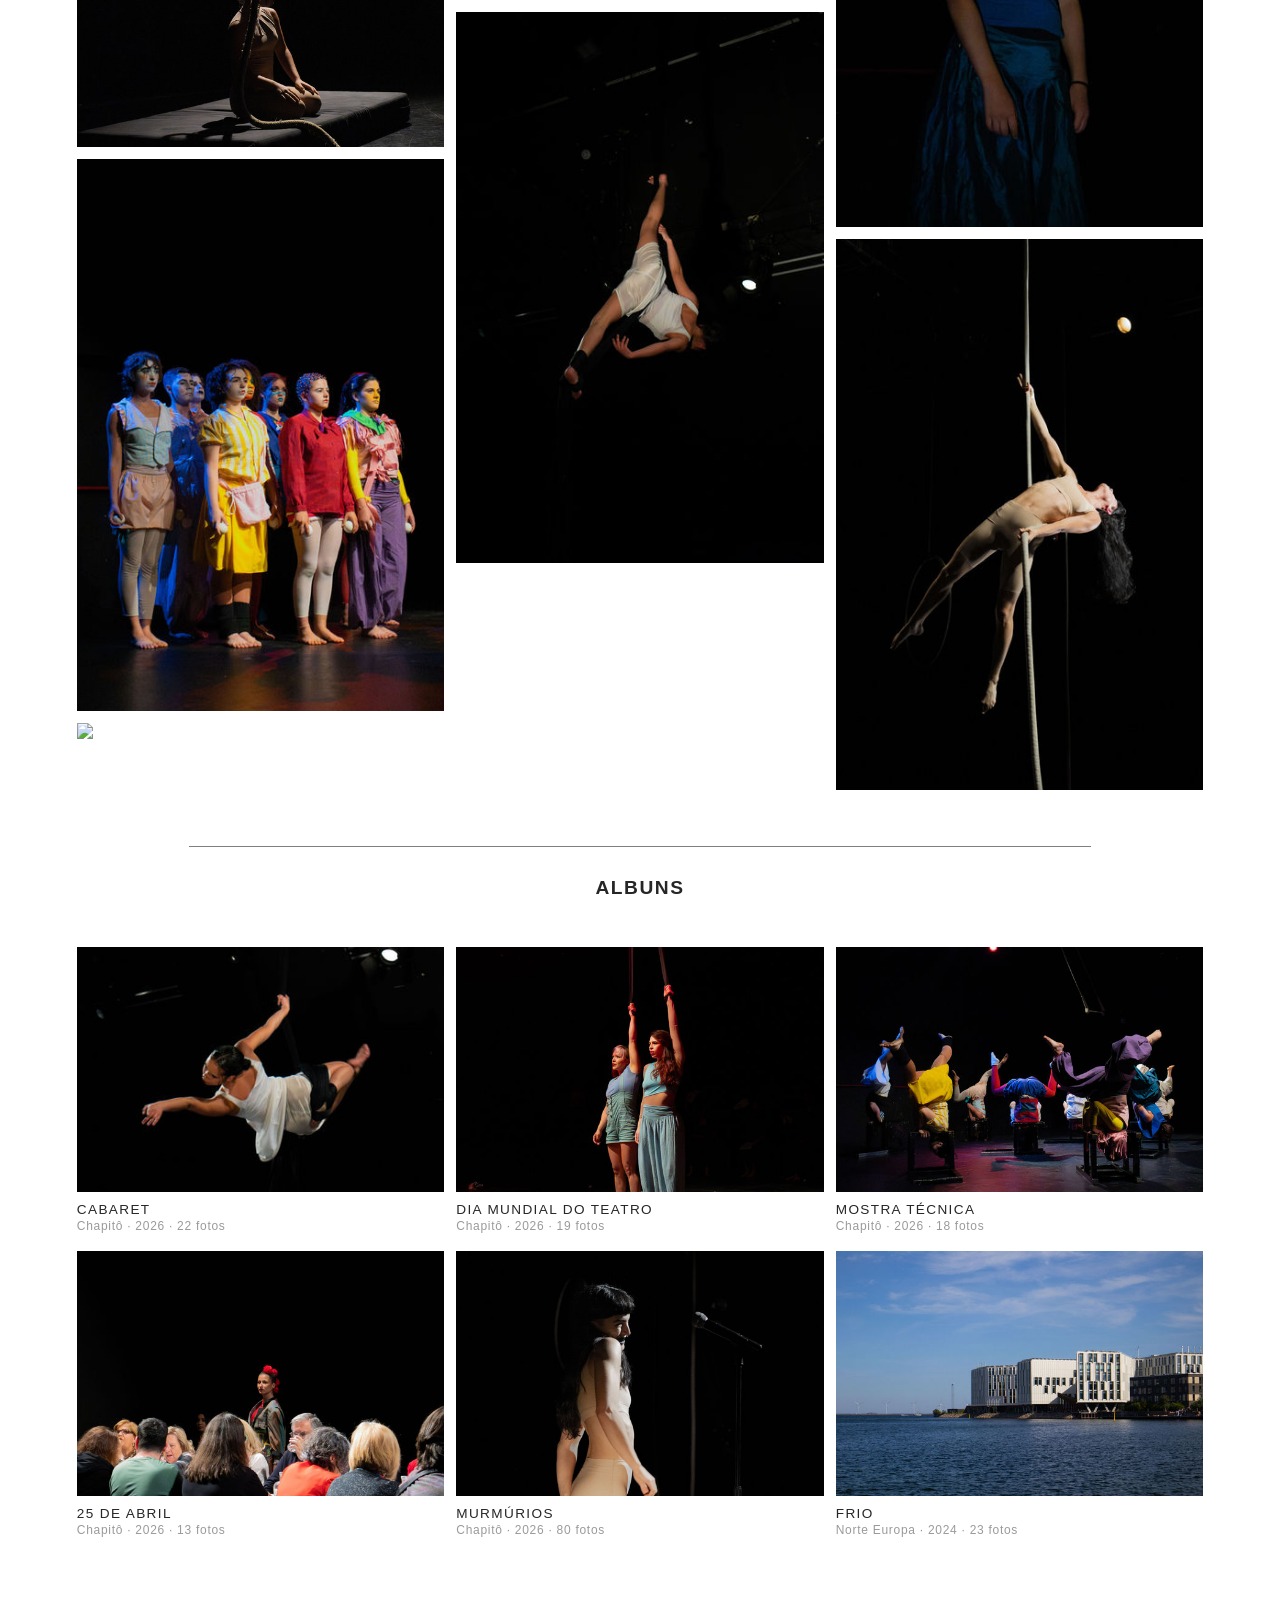
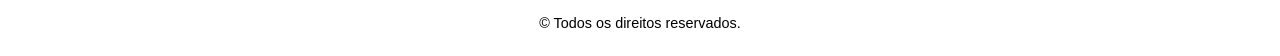
==== commit 5bb01323: "v2" ====
--- a/index.html
+++ b/index.html
@@ -9,7 +9,80 @@
 <body>
 
 <main>
+      <h1 class="title">fotos</h1>
+
   <div class="gallery" id="gallery"></div>
+
+  <div class="ver-mais-wrap"> 
+    <hr style="border: none; border-top: 1px solid rgba(0, 0, 0, 0.5); width: 80%; margin-bottom: 30px;">
+    <h1 class="title">albuns</h1>
+  </div>
+
+    <div class="eventos-grid" id="eventosGrid">
+
+    <a href="cabaret.html" class="evento-card">
+      <div class="evento-thumb">
+        <img src="img/2026cabaret/thumbs/thumb_06.jpg" alt="Cabaret, Chapitô">
+      </div>
+      <div class="evento-info">
+        <span class="evento-nome">Cabaret</span>
+        <span class="evento-detalhe">Chapitô · 2026 · 22 fotos</span>
+      </div>
+    </a>
+
+    <a href="dmt.html" class="evento-card">
+      <div class="evento-thumb">
+        <img src="img/2026DMT/thumbs/thumb_07.jpg" alt="Dia Mundial do Teatro, Chapitô">
+      </div>
+      <div class="evento-info">
+        <span class="evento-nome">Dia Mundial do Teatro</span>
+        <span class="evento-detalhe">Chapitô · 2026 · 19 fotos</span>
+      </div>
+    </a>
+
+    <a href="mostra-tecnica.html" class="evento-card">
+      <div class="evento-thumb">
+        <img src="img/2026mostra/thumbs/thumb_13.jpg" alt="Mostra Técnica, Chapitô">
+      </div>
+      <div class="evento-info">
+        <span class="evento-nome">Mostra Técnica</span>
+        <span class="evento-detalhe">Chapitô · 2026 · 18 fotos</span>
+      </div>
+    </a>
+
+    <a href="25abril.html" class="evento-card">
+      <div class="evento-thumb">
+        <img src="img/202625abril/thumbs/thumb_07.jpg" alt="25 de Abril, Chapitô">
+      </div>
+      <div class="evento-info">
+        <span class="evento-nome">25 de Abril</span>
+        <span class="evento-detalhe">Chapitô · 2026 · 13 fotos</span>
+      </div>
+    </a>
+
+    <a href="murmurios.html" class="evento-card">
+      <div class="evento-thumb">
+        <img src="img/2026murmurios/thumbs/thumb_01.jpg" alt="Murmúrios, Chapitô">
+      </div>
+      <div class="evento-info">
+        <span class="evento-nome">Murmúrios</span>
+        <span class="evento-detalhe">Chapitô · 2026 · 80 fotos</span>
+      </div>
+    </a>
+
+    <a href="frio.html" class="evento-card">
+      <div class="evento-thumb">
+        <img src="img/2024frio/thumbs/thumb_02.jpg" alt="Frio, Norte Europa">
+      </div>
+      <div class="evento-info">
+        <span class="evento-nome">Frio</span>
+        <span class="evento-detalhe">Norte Europa · 2024 · 23 fotos</span>
+      </div>
+    </a>
+
+  </div>
+
+
 </main>
 
 <!-- ── Viewer fullscreen ─────────────────────────────── -->
@@ -22,7 +95,6 @@
   </button>
 
   <div id="viewerInner" class="viewer-inner">
-    
     <div class="viewer-stage">  
       <div class="viewer-track" id="viewerTrack">
         <img class="viewer-slide" id="prevImg" src="" draggable="false">
@@ -30,12 +102,10 @@
         <img class="viewer-slide" id="nextImg" src="" draggable="false">
       </div>
     </div>
-    
     <div class="viewer-meta">
       <span id="viewerTitle" class="viewer-title"></span>
       <span id="viewerCounter" class="viewer-counter"></span>
     </div>
-    
   </div>
 
   <button class="viewer-nav viewer-next" id="viewerNext" aria-label="Próxima imagem">
@@ -48,6 +118,7 @@
   <p>&copy; Todos os direitos reservados.</p>
 </footer>
 
+<script src="data/destaques-data.js"></script>
 <script src="script.js"></script>
 </body>
 </html>
--- a/style.css
+++ b/style.css
@@ -288,3 +288,140 @@
     font-size: 0.70rem;
   }
 }
+
+
+/* ══════════════════════════════════════════════════════════
+   BOTÃO VER MAIS
+   ══════════════════════════════════════════════════════════ */
+
+.ver-mais-wrap {
+  text-align: center;
+  padding: 48px 0 24px;
+}
+
+.btn-ver-mais {
+  display: inline-block;
+  color: rgba(0, 0, 0, 0.55);
+  text-decoration: none;
+  font-family: Arial, sans-serif;
+  font-size: 0.85rem;
+  letter-spacing: 0.18em;
+  text-transform: uppercase;
+  padding-bottom: 3px;
+  border-bottom: 1px solid rgba(0, 0, 0, 0.25);
+  transition: color 0.2s ease, border-color 0.2s ease;
+}
+
+.btn-ver-mais:hover {
+  color: rgba(0, 0, 0, 0.9);
+  border-color: rgba(0, 0, 0, 0.7);
+}
+
+.title {
+  font-size: 1.2rem;
+  letter-spacing: 0.08em;
+  text-transform: uppercase;
+  color: rgba(0, 0, 0, 0.85);
+  margin-bottom: 24px;
+}
+
+/* ══════════════════════════════════════════════════════════
+   BREADCRUMB (voltar / eventos)
+   ══════════════════════════════════════════════════════════ */
+
+.breadcrumb {
+  padding: 24px 0 20px;
+}
+
+.breadcrumb a {
+  color: rgba(0, 0, 0, 0.65);
+  text-decoration: none;
+  font-size: 0.8rem;
+  letter-spacing: 0.1em;
+  text-transform: uppercase;
+  transition: color 0.2s ease;
+}
+
+.breadcrumb a:hover {
+  color: rgba(0, 0, 0, 1);
+}
+
+
+/* ══════════════════════════════════════════════════════════
+   GRID DE EVENTOS
+   ══════════════════════════════════════════════════════════ */
+
+.eventos-grid {
+  display: grid;
+  grid-template-columns: repeat(3, 1fr);
+  gap: 16px;
+  padding-bottom: 48px;
+}
+
+.evento-card {
+  display: block;
+  text-decoration: none;
+  color: inherit;
+  position: relative;
+  overflow: hidden;
+}
+
+.evento-thumb {
+  width: 100%;
+  aspect-ratio: 3 / 2;
+  overflow: hidden;
+}
+
+.evento-thumb img {
+  width: 100%;
+  height: 100%;
+  object-fit: cover;
+  display: block;
+  transition: transform 0.4s ease;
+}
+
+.evento-card:hover .evento-thumb img {
+  transform: scale(1.03);
+}
+
+.evento-info {
+  padding: 10px 0 6px;
+  display: flex;
+  flex-direction: column;
+  gap: 2px;
+}
+
+.evento-nome {
+  font-size: 0.85rem;
+  letter-spacing: 0.1em;
+  text-transform: uppercase;
+  color: rgba(0, 0, 0, 0.85);
+}
+
+.evento-detalhe {
+  font-size: 0.75rem;
+  letter-spacing: 0.06em;
+  color: rgba(0, 0, 0, 0.4);
+}
+
+
+/* ── Responsivo eventos ────────────────────────────────── */
+@media (max-width: 1324px) {
+  .eventos-grid {
+    grid-template-columns: repeat(3, 1fr);
+    gap: 12px;
+  }
+}
+
+@media (max-width: 600px) {
+  .eventos-grid {
+    grid-template-columns: repeat(2, 1fr);
+    gap: 10px;
+  }
+  .evento-nome {
+    font-size: 0.75rem;
+  }
+  .evento-detalhe {
+    font-size: 0.68rem;
+  }
+}
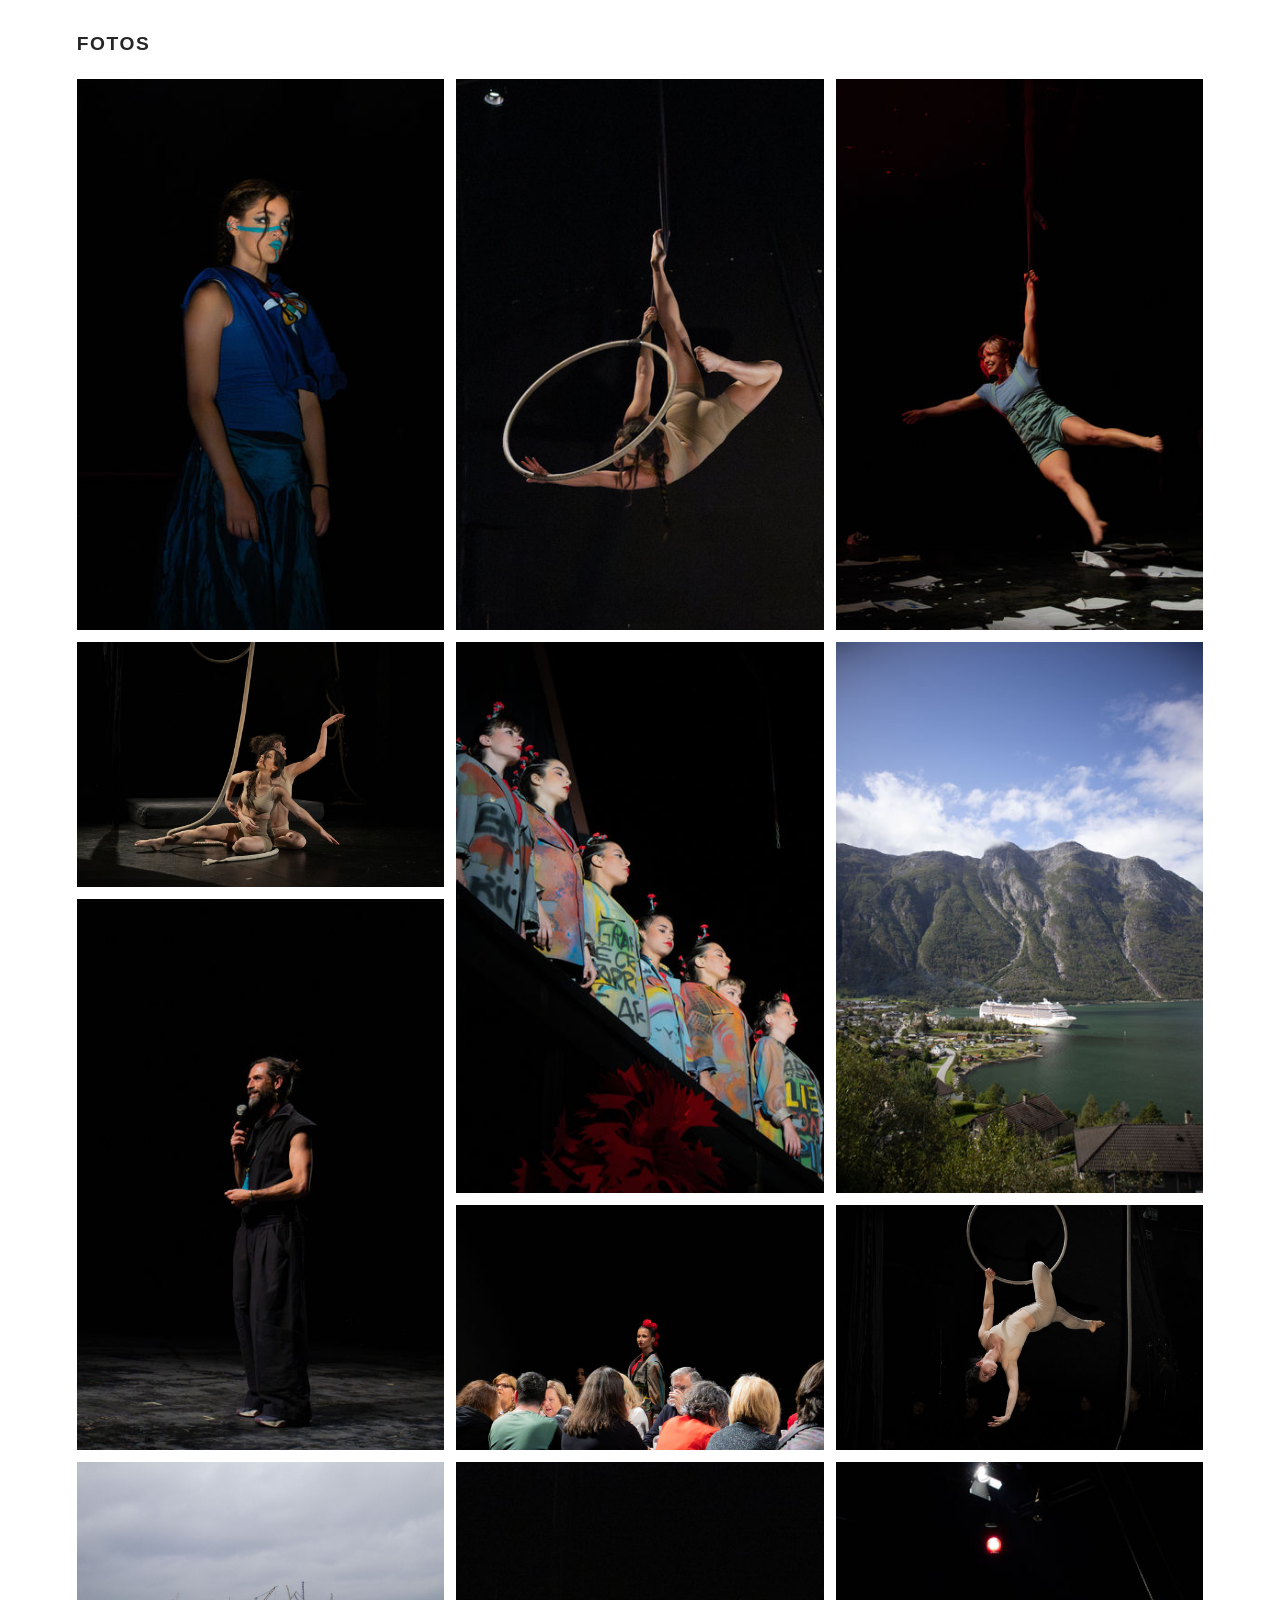
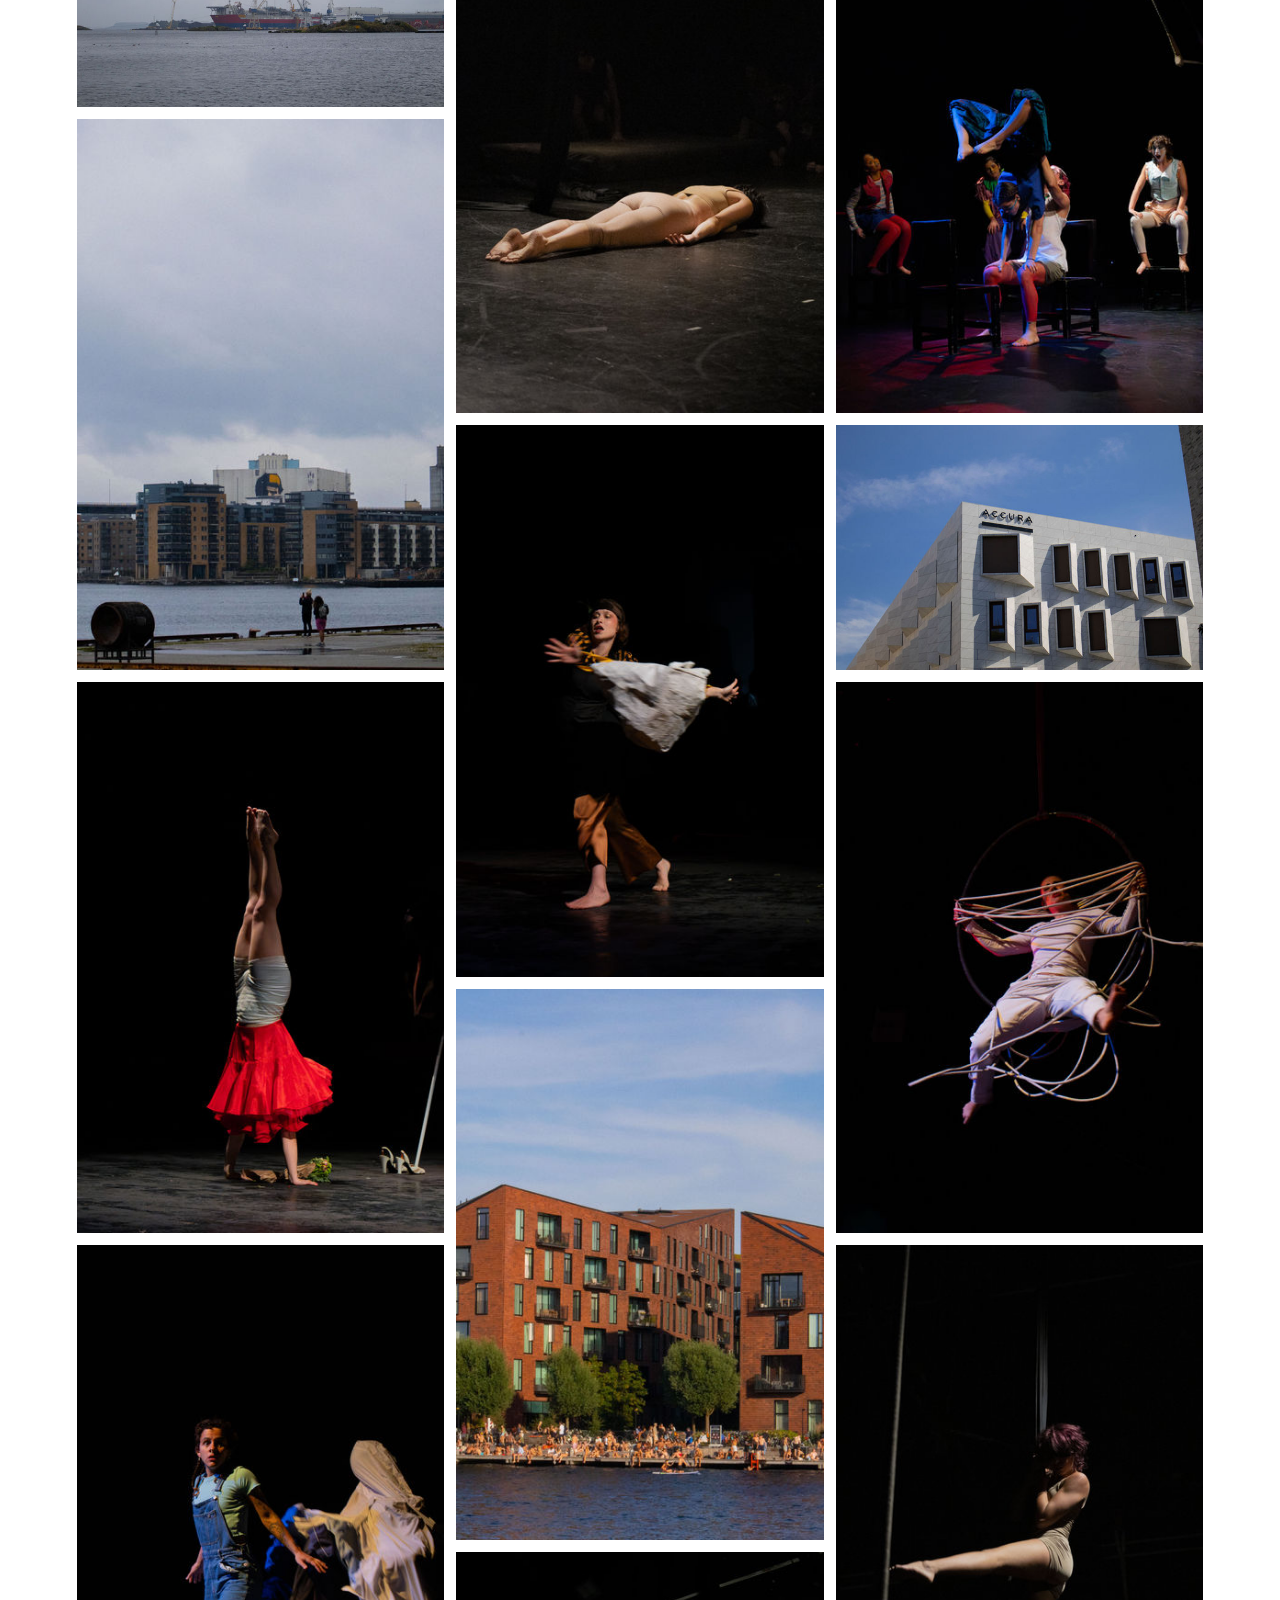
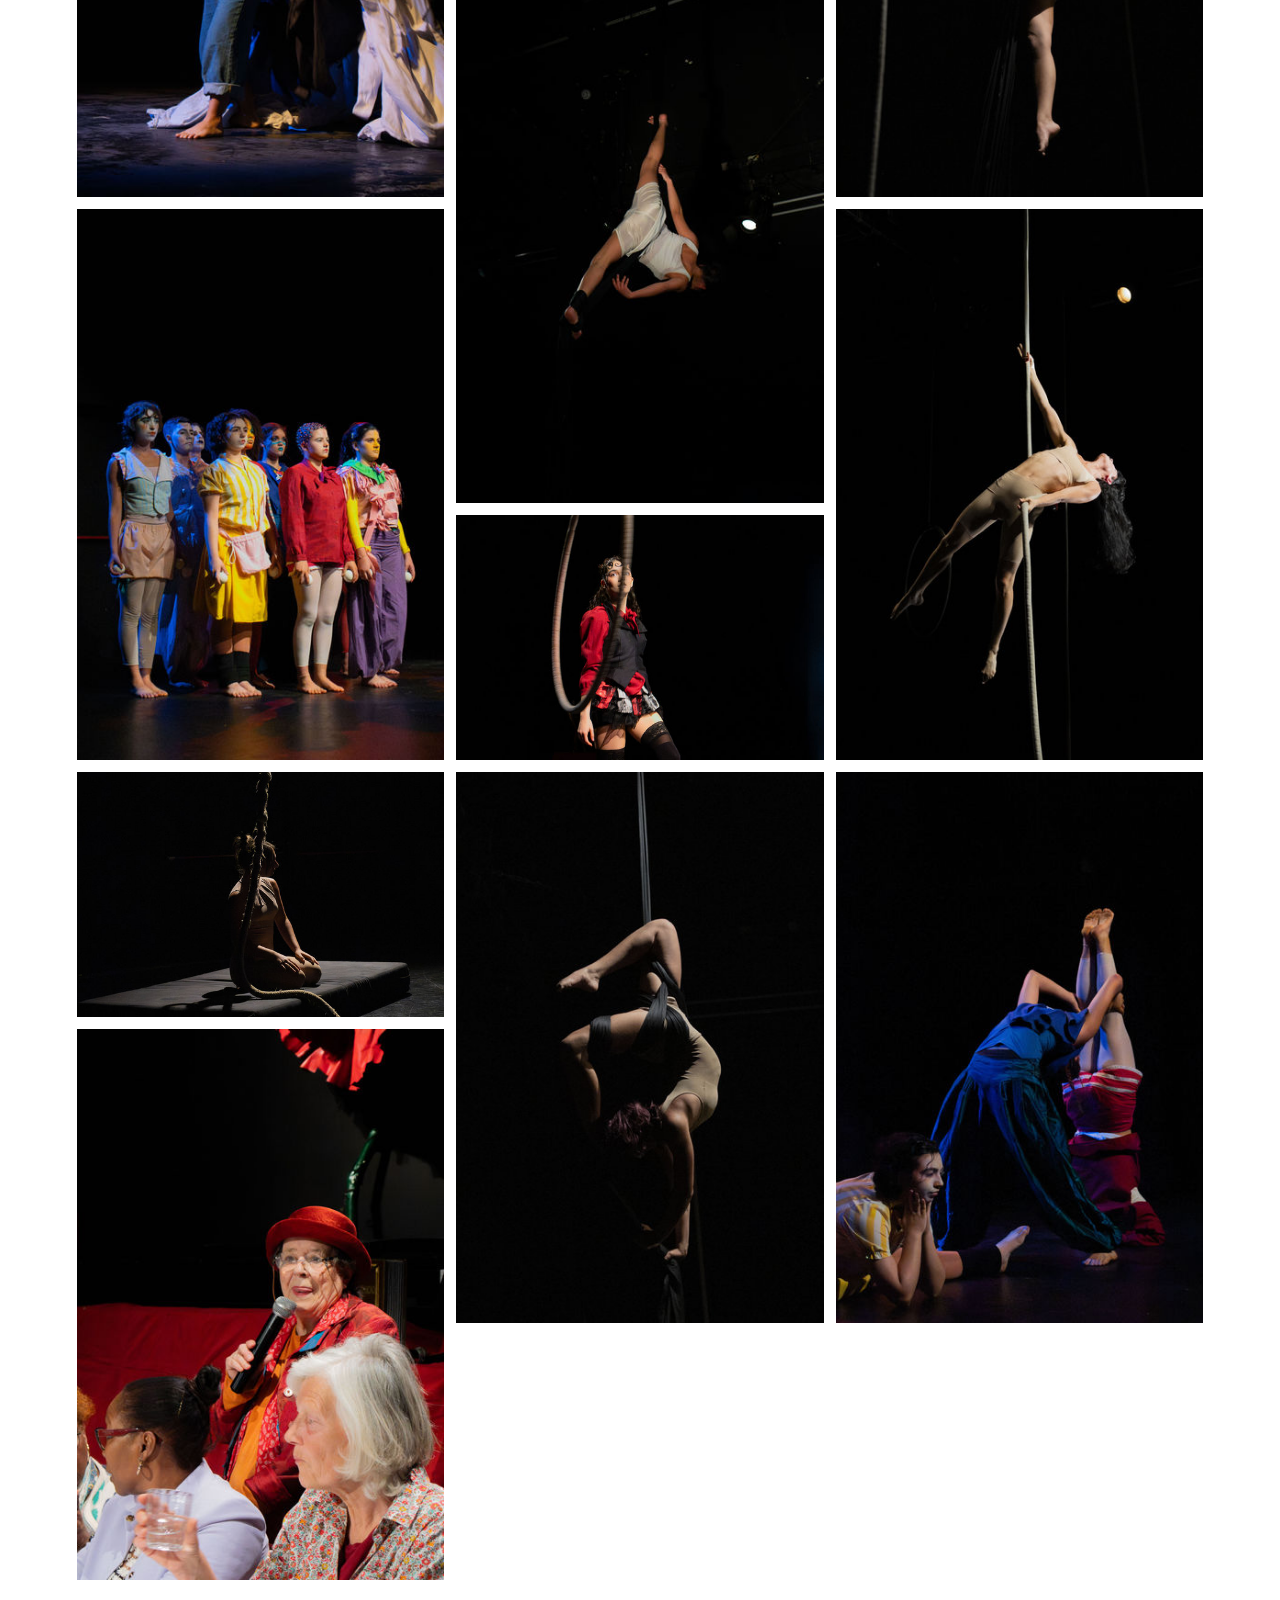
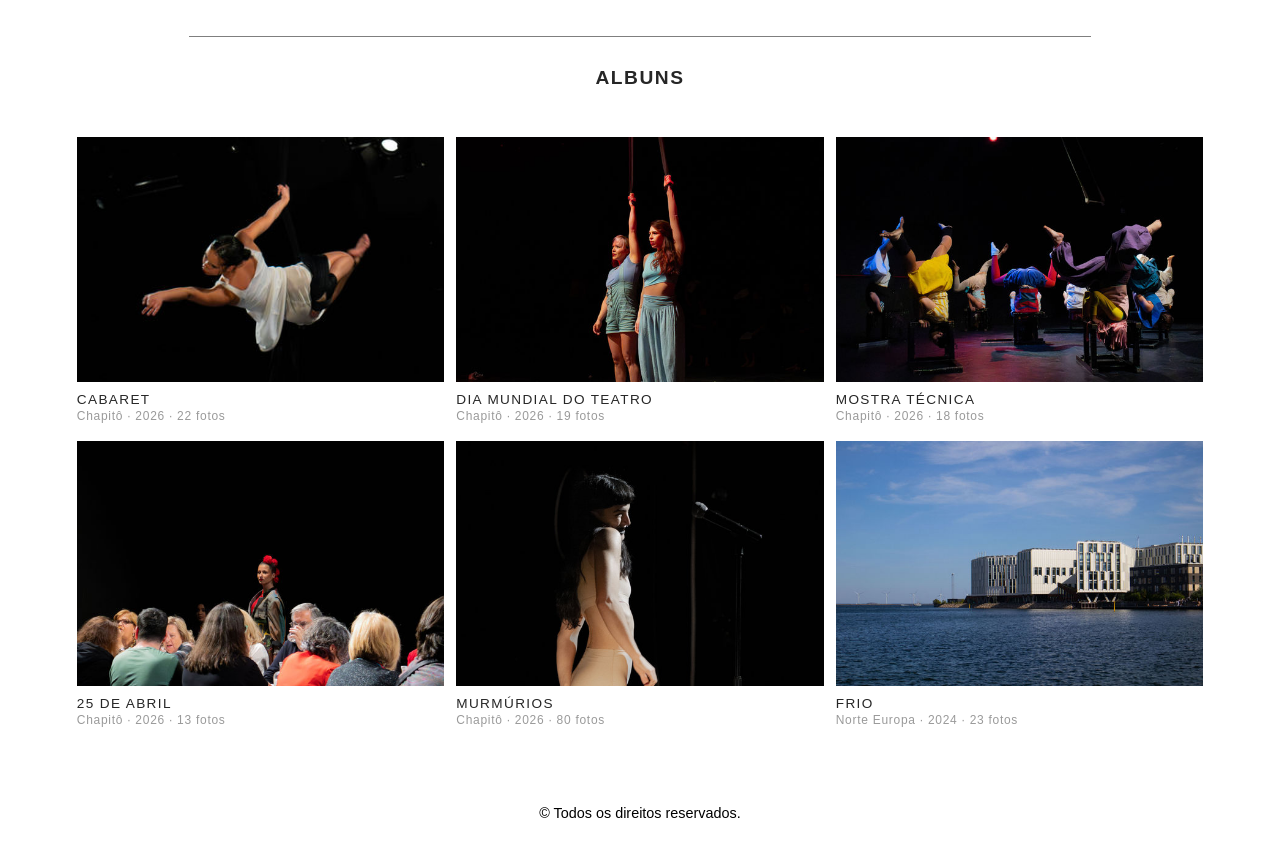
==== commit 8ecff21a: "Fix image source path for DMT event" ====
--- a/index.html
+++ b/index.html
@@ -32,7 +32,7 @@
 
     <a href="dmt.html" class="evento-card">
       <div class="evento-thumb">
-        <img src="img/2026DMT/thumbs/thumb_07.jpg" alt="Dia Mundial do Teatro, Chapitô">
+        <img src="img/2026dmt/thumbs/thumb_07.jpg" alt="Dia Mundial do Teatro, Chapitô">
       </div>
       <div class="evento-info">
         <span class="evento-nome">Dia Mundial do Teatro</span>
